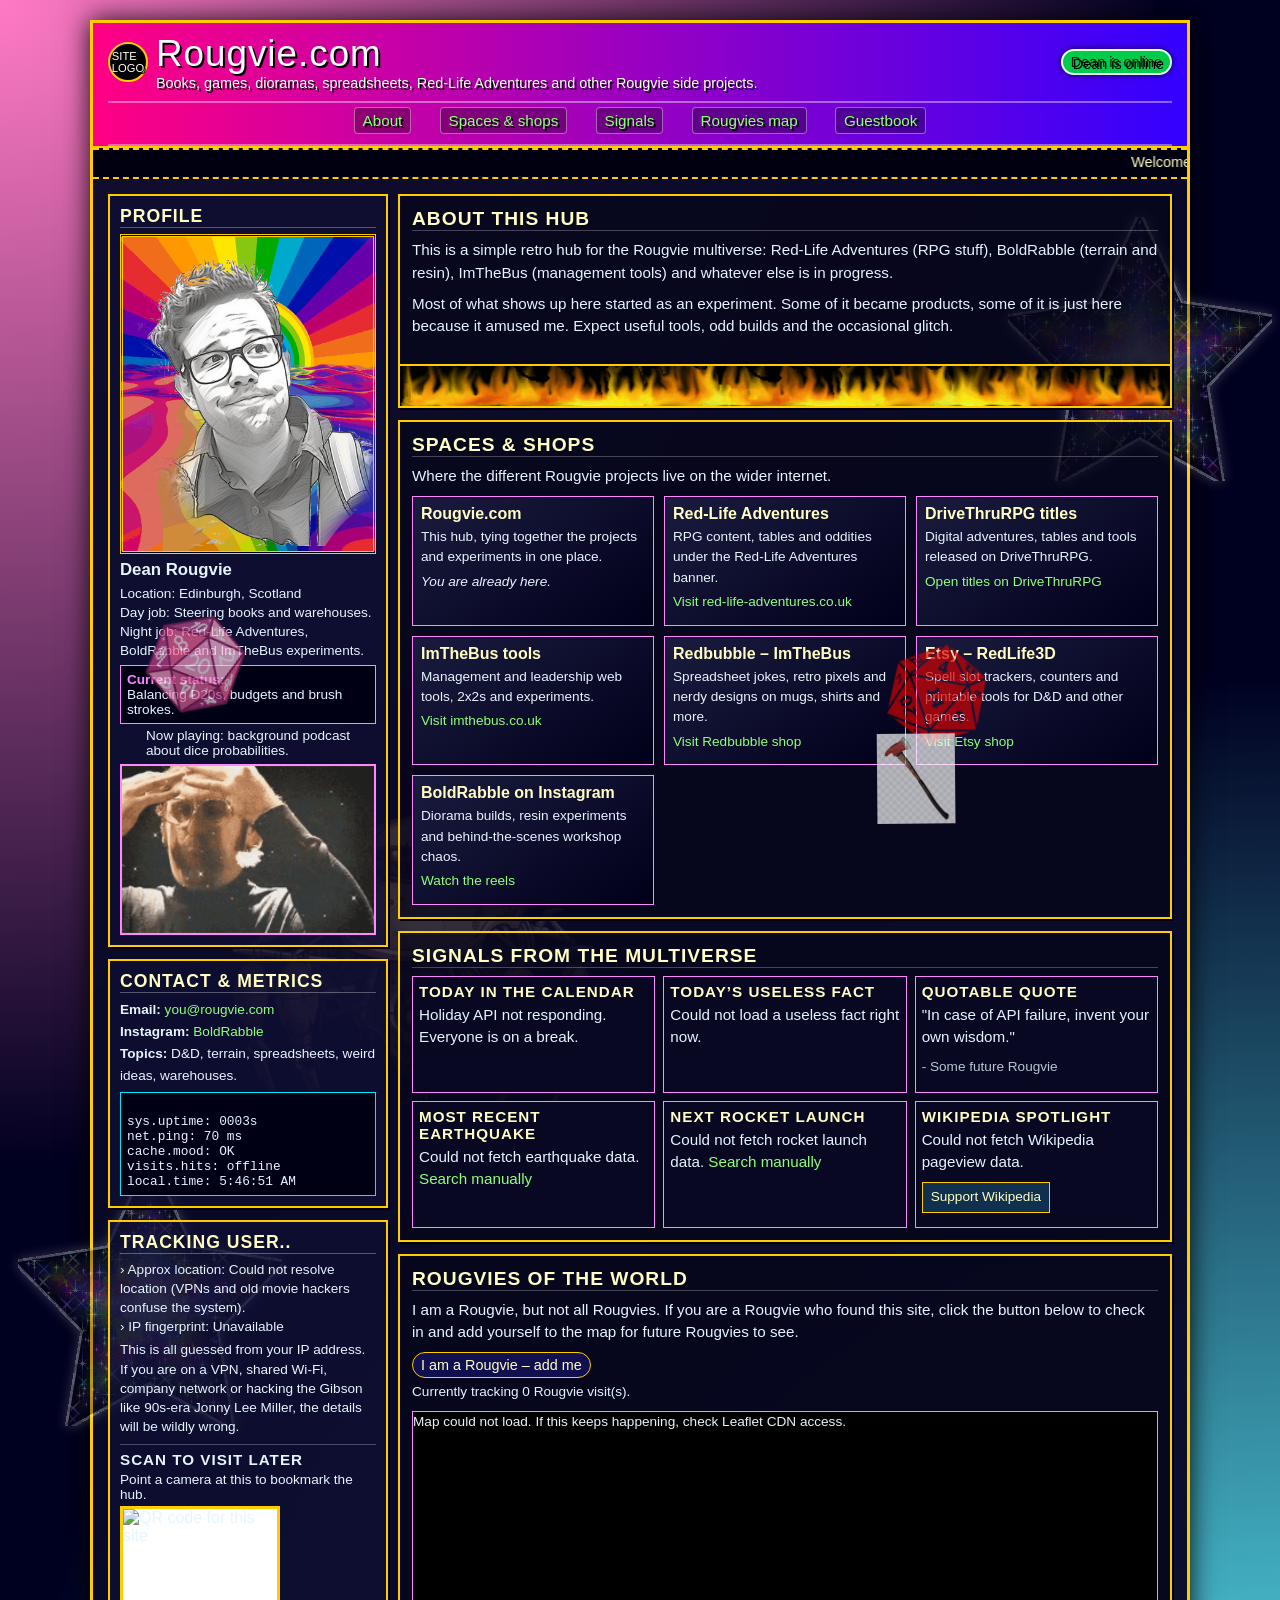
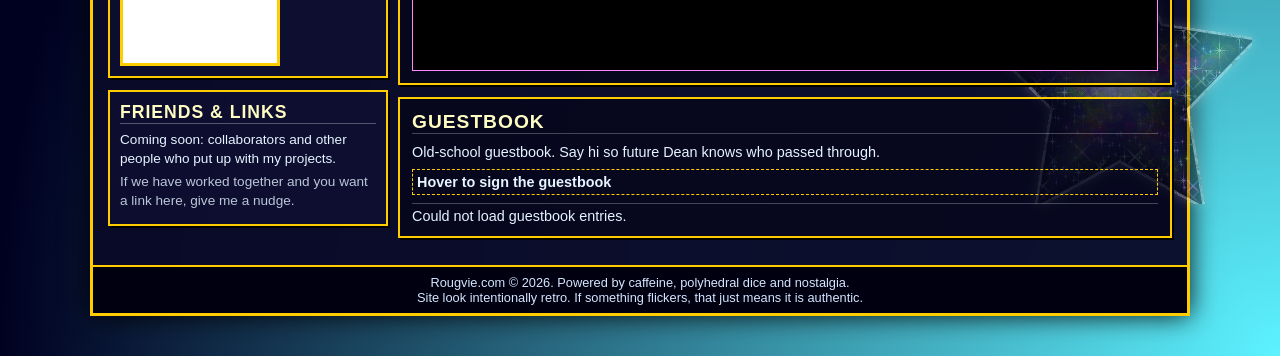
==== index.html @ 3fbbcd96 "Update index.html" ====
<!doctype html>
<html lang="en">
<head>
  <meta charset="utf-8">
  <title>Rougvie.com | Retro Hub</title>
  <meta name="viewport" content="width=device-width, initial-scale=1">

  <!-- Leaflet for the Rougvies map (no integrity/crossorigin to avoid SRI issues on GH Pages) -->
  <link
    rel="stylesheet"
    href="https://unpkg.com/leaflet@1.9.4/dist/leaflet.css"
  />
  <script
    src="https://unpkg.com/leaflet@1.9.4/dist/leaflet.js"
    defer
  ></script>

  <style>
    * {
      margin: 0;
      padding: 0;
      box-sizing: border-box;
    }

    body {
      font-family: "Trebuchet MS", Verdana, Arial, sans-serif;
      background:
        radial-gradient(circle at top left, #ff7ac4 0, transparent 50%),
        radial-gradient(circle at bottom right, #5cf2ff 0, transparent 55%),
        #000020;
      color: #e6f4ff;
      min-height: 100vh;
      overflow-x: hidden;
    }

    /* Sword cursor everywhere, with fallback
       Note: for this to show, cursor-sword.png should be reasonably small (e.g. 32x32 or 48x48). */
    html, body {
      cursor: url("images/cursor-sword.png") 16 16, auto;
    }

    a {
      color: #90ff7a;
      text-decoration: none;
    }

    a:hover {
      text-decoration: underline;
      color: #fffacd;
    }

    .page-wrapper {
      max-width: 1100px;
      margin: 20px auto 40px;
      border: 3px solid #ffcc00;
      background: rgba(10, 10, 40, 0.96);
      box-shadow: 0 0 25px rgba(0, 0, 0, 0.9);
      position: relative;
      overflow: visible; /* allow Charles/d20s to wander wider */
    }

    /* Charles drifting behind content, can move wider */
    .background-charles {
      position: absolute;
      top: 40%;
      left: 10%;
      width: 420px;
      opacity: 0.18;
      pointer-events: none;
      z-index: 0;
      animation: charles-drift 40s ease-in-out infinite alternate;
    }

    @keyframes charles-drift {
      0%   { transform: translate(-25vw, -30vh); }
      50%  { transform: translate(20vw, -5vh); }
      100% { transform: translate(60vw, -25vh); }
    }

    /* Floating d20s: controlled by JS, fixed to viewport, above most content */
    .d20-floater {
      position: fixed;
      top: 0;
      left: 0;
      width: 90px;
      opacity: 0.7;
      pointer-events: none;
      z-index: 5;
      transform: translate(0, 0) rotate(0deg);
    }

    .sticker {
      position: absolute;
      opacity: 0.35;
      pointer-events: none;
      filter: drop-shadow(0 0 6px rgba(255, 255, 255, 0.6));
      animation: float 18s linear infinite;
      z-index: 1;
    }

    .sticker.star1 { top: 60%; left: -80px; animation-delay: 0s; }
    .sticker.star2 { top: 10%; right: -90px; animation-delay: 4s; }
    .sticker.star3 { top: 80%; right: -70px; animation-delay: 8s; }

    @keyframes float {
      0%   { transform: translateX(0) translateY(0) rotate(0deg); }
      50%  { transform: translateX(-40px) translateY(-30px) rotate(10deg); }
      100% { transform: translateX(-260px) translateY(-60px) rotate(-15deg); }
    }

    header {
      border-bottom: 2px solid #ffcc00;
      padding: 10px 15px 0;
      background: linear-gradient(90deg, #ff0084, #3300ff);
      color: #fff;
      text-shadow: 2px 2px 0 #000;
      position: relative;
      z-index: 2;
      overflow: hidden; /* keeps Pokémon inside banner */
    }

    .header-top {
      display: flex;
      align-items: center;
      justify-content: space-between;
      gap: 10px;
    }

    .logo-wrap {
      display: flex;
      align-items: center;
      gap: 8px;
    }

    .site-logo-circle {
      width: 40px;
      height: 40px;
      border-radius: 50%;
      border: 2px solid #ffcc00;
      background: #000;
      display: flex;
      align-items: center;
      justify-content: center;
      font-size: 0.7rem;
      text-transform: uppercase;
    }

    .site-logo-circle img {
      width: 100%;
      height: 100%;
      object-fit: cover;
      border-radius: 50%;
    }

    .site-title {
      font-size: 2.3rem;
      letter-spacing: 1px;
    }

    .site-tagline {
      font-size: 0.9rem;
    }

    .online-status {
      font-size: 0.9rem;
      background: #00cc4b;
      color: #021b06;
      padding: 3px 8px;
      border-radius: 999px;
      border: 2px solid #e6ffe6;
      box-shadow: 0 0 6px rgba(0, 0, 0, 0.7);
      animation: pulse 1.6s ease-in-out infinite;
    }

    @keyframes pulse {
      0%, 100% { transform: scale(1); box-shadow: 0 0 4px #e6ffe6; }
      50%      { transform: scale(1.08); box-shadow: 0 0 10px #e6ffe6; }
    }

    nav {
      margin-top: 10px;
      padding-bottom: 6px;
      border-top: 2px solid rgba(255, 255, 255, 0.4);
      border-bottom: 2px solid rgba(255, 255, 255, 0.4);
      text-align: center;
      font-size: 0.95rem;
      position: relative;
      z-index: 2;
    }

    nav a {
      display: inline-block;
      margin: 4px 12px;
      padding: 4px 8px;
      background: rgba(0, 0, 0, 0.3);
      border-radius: 4px;
      border: 1px solid rgba(255, 255, 255, 0.4);
    }

    nav a:hover {
      background: rgba(0, 0, 0, 0.65);
    }

    /* Pokémon bouncing inside top banner */
    .pokemon-runner {
      position: absolute;
      width: 64px;
      height: 64px;
      pointer-events: none;
      image-rendering: pixelated;
      z-index: 3;
      transform: translate(0, 0);
    }

    .marquee-wrapper {
      background: #000010;
      border-top: 2px dashed #ffcc00;
      border-bottom: 2px dashed #ffcc00;
      padding: 4px 0;
      font-size: 0.9rem;
      color: #fffdc2;
      position: relative;
      z-index: 2;
    }

    .layout {
      display: grid;
      grid-template-columns: 280px 1fr;
      gap: 10px;
      padding: 15px;
      position: relative;
      z-index: 2;
    }

    @media (max-width: 800px) {
      .layout {
        grid-template-columns: 1fr;
      }
    }

    .panel {
      background: rgba(16, 16, 52, 0.68);
      border: 2px solid #ffcc00;
      margin-bottom: 12px;
      padding: 10px;
      box-shadow: 2px 2px 0 #000;
    }

    .panel h2 {
      font-size: 1.1rem;
      margin-bottom: 6px;
      color: #fffdc2;
      text-transform: uppercase;
      letter-spacing: 1px;
      border-bottom: 1px solid rgba(255, 255, 255, 0.3);
    }

    /* Profile frame with background, image on top */
    .profile-pic {
      width: 100%;
      aspect-ratio: 4 / 5;
      border: 3px double #ffcc00;
      margin-bottom: 6px;
      background-color: #000;
      background-image: url("images/captain-planet.gif");
      background-size: cover;
      background-position: center;
      background-repeat: no-repeat;
      position: relative;
      overflow: hidden;
    }

    .profile-pic img {
      position: relative;
      width: 100%;
      height: 100%;
      object-fit: cover;
      transform: scaleX(-1);
      z-index: 1;
    }

    .profile-name {
      font-weight: bold;
      font-size: 1.05rem;
      margin-bottom: 4px;
    }

    .profile-meta {
      font-size: 0.85rem;
      line-height: 1.4;
    }

    .status-box {
      background: #000015;
      border: 1px solid #ff88ff;
      padding: 6px;
      font-size: 0.85rem;
      margin-top: 5px;
    }

    .status-label {
      font-weight: bold;
      color: #ff88ff;
    }

    .now-playing {
      display: flex;
      align-items: center;
      gap: 8px;
      font-size: 0.85rem;
      margin-top: 4px;
    }

    .equalizer {
      display: inline-flex;
      gap: 2px;
      align-items: flex-end;
      height: 12px;
    }

    .bar {
      width: 3px;
      background: #90ff7a;
      animation: bounce 0.8s infinite alternate;
    }

    .bar:nth-child(2) { animation-delay: 0.2s; }
    .bar:nth-child(3) { animation-delay: 0.4s; }
    .bar:nth-child(4) { animation-delay: 0.6s; }

    @keyframes bounce {
      0%   { height: 3px; }
      100% { height: 12px; }
    }

    .profile-footer-gif {
      display: block;
      width: 100%;
      margin-top: 6px;
      border: 2px solid #ff88ff;
      background: #000;
    }

    .contact-list {
      list-style: none;
      font-size: 0.85rem;
      line-height: 1.6;
    }

    .status-metrics {
      font-size: 0.8rem;
      margin-top: 6px;
      background: #000015;
      border: 1px solid #00eaff;
      padding: 6px;
      font-family: "Consolas", "Courier New", monospace;
      white-space: pre-line;
    }

    .tracking-text {
      font-size: 0.85rem;
      line-height: 1.4;
      margin-top: 4px;
    }

    .qr-subpanel {
      margin-top: 8px;
      padding-top: 6px;
      border-top: 1px solid rgba(255,255,255,0.25);
    }

    .qr-subpanel h3 {
      font-size: 0.95rem;
      margin-bottom: 4px;
      text-transform: uppercase;
      letter-spacing: 1px;
    }

    .qr-img {
      width: 160px;
      height: 160px;
      border: 3px solid #ffcc00;
      background: #fff;
      display: block;
      margin-top: 4px;
    }

    .friends-text {
      font-size: 0.85rem;
      line-height: 1.4;
      margin-bottom: 4px;
    }

    .content-panel {
      background: rgba(5, 5, 24, 0.68);
      border: 2px solid #ffcc00;
      padding: 12px;
      margin-bottom: 12px;
      box-shadow: 2px 2px 0 #000;
      position: relative;
    }

    .content-panel h2 {
      font-size: 1.2rem;
      margin-bottom: 8px;
      color: #fffdc2;
      text-transform: uppercase;
      letter-spacing: 1px;
      border-bottom: 1px solid rgba(255, 255, 255, 0.25);
    }

    .content-panel p {
      font-size: 0.95rem;
      line-height: 1.5;
      margin-bottom: 8px;
    }

    /* Ensure About text is not cut off by flame gif */
    #about {
      padding-bottom: 60px;
    }

    /* fire gif glued to bottom border, no frame */
    .about-gif-wrapper {
      position: absolute;
      left: 0;
      right: 0;
      bottom: 0;
      border-top: 2px solid #ffcc00;
    }

    .about-gif {
      display: block;
      width: 100%;
      height: 40px;
      object-fit: cover;
      margin: 0;
      border: none;
      background: transparent;
    }

    .shop-grid {
      display: grid;
      grid-template-columns: repeat(auto-fit, minmax(190px, 1fr));
      gap: 10px;
      margin-top: 6px;
    }

    .shop-card {
      background: linear-gradient(145deg, #1b1b3f, #00001a);
      border: 1px solid #ff88ff;
      padding: 8px;
      font-size: 0.9rem;
      position: relative;
      overflow: hidden;
    }

    .shop-card::before {
      content: "";
      position: absolute;
      inset: 0;
      background: linear-gradient(120deg, transparent, rgba(255, 255, 255, 0.15), transparent);
      transform: translateX(-100%);
      animation: sheen 4s linear infinite;
    }

    @keyframes sheen {
      0%   { transform: translateX(-100%); }
      60%  { transform: translateX(120%); }
      100% { transform: translateX(120%); }
    }

    .shop-card h3 {
      font-size: 1rem;
      margin-bottom: 4px;
      color: #fffdc2;
    }

    .shop-card p {
      font-size: 0.85rem;
      margin-bottom: 4px;
    }

    .signals-grid {
      display: grid;
      grid-template-columns: repeat(auto-fit, minmax(230px, 1fr));
      gap: 8px;
      margin-top: 6px;
    }

    .signal-card {
      border: 1px solid #ff88ff;
      background: #080822;
      padding: 6px;
      font-size: 0.9rem;
    }

    .signal-card h3 {
      font-size: 0.95rem;
      margin-bottom: 4px;
      color: #fffdc2;
      text-transform: uppercase;
      letter-spacing: 1px;
    }

    .wiki-donate-btn {
      display: inline-block;
      padding: 4px 8px;
      border: 1px solid #ffcc00;
      background: #103050;
      color: #fffdc2;
      font-size: 0.85rem;
      text-decoration: none;
    }

    .wiki-donate-btn:hover {
      background: #ffc800;
      color: #000010;
    }

    .rougvies-map {
      width: 100%;
      height: 260px;
      border: 1px solid #ff88ff;
      margin-top: 6px;
      background: #000;
    }

    .rougvie-button {
      padding: 4px 8px;
      border-radius: 999px;
      border: 1px solid #ffcc00;
      background: #101050;
      color: #fffdc2;
      font-size: 0.9rem;
    }

    .rougvie-button:hover {
      background: #ffc800;
      color: #000010;
    }

    .guestbook-form-shell {
      border: 1px dashed #ffcc00;
      padding: 4px;
      margin-top: 4px;
      max-height: 26px;
      overflow: hidden;
      transition: max-height 0.3s ease;
    }

    .guestbook-form-shell:hover {
      max-height: 500px;
    }

    .guestbook-form-shell h3 {
      margin-bottom: 4px;
      font-size: 0.9rem;
    }

    .guestbook-form-shell input,
    .guestbook-form-shell textarea,
    .guestbook-form-shell button {
      width: 100%;
      margin-bottom: 4px;
      padding: 4px;
      font-family: inherit;
      font-size: 0.9rem;
      background: #000020;
      border: 1px solid #ff88ff;
      color: #e6f4ff;
    }

    .guestbook-form-shell button {
      cursor: pointer;
      background: #101050;
    }

    .guestbook-entries {
      font-size: 0.9rem;
      margin-top: 8px;
      max-height: 260px;
      overflow-y: auto;
      border-top: 1px solid rgba(255,255,255,0.25);
      padding-top: 4px;
    }

    .guestbook-entry {
      margin-bottom: 6px;
      padding-bottom: 4px;
      border-bottom: 1px dotted rgba(255,255,255,0.2);
    }

    footer {
      text-align: center;
      padding: 8px;
      font-size: 0.8rem;
      color: #d4e6ff;
      background: #000010;
      border-top: 2px solid #ffcc00;
      position: relative;
      z-index: 2;
    }

    footer a {
      color: #ff88ff;
    }

    /* Cursor trail dots */
    .cursor-trail-dot {
      position: fixed;
      width: 8px;
      height: 8px;
      border-radius: 50%;
      background: rgba(255, 255, 255, 0.75);
      pointer-events: none;
      transform: translate(-50%, -50%);
      animation: trailFade 0.5s ease-out forwards;
      z-index: 9999;
    }

    .cursor-trail-dot.link {
      background: rgba(255, 0, 0, 0.85);
    }

    @keyframes trailFade {
      0% {
        opacity: 1;
        transform: translate(-50%, -50%) scale(1);
      }
      100% {
        opacity: 0;
        transform: translate(-50%, -50%) scale(0.4);
      }
    }
  </style>
</head>

<body>
  <div class="page-wrapper">
    <!-- drifting Charles behind content -->
    <img src="images/charles.png" alt="Background Charles" class="background-charles">

    <!-- three floating d20s (positions controlled in JS) -->
    <img src="images/d20-1.png" alt="d20" class="d20-floater d20-1">
    <img src="images/d20-2.png" alt="d20" class="d20-floater d20-2">
    <img src="images/d20-3.png" alt="d20" class="d20-floater d20-3">

    <!-- floating stickers -->
    <img class="sticker star1" src="images/glitter-star.gif" alt="sparkle">
    <img class="sticker star2" src="images/glitter-star.gif" alt="sparkle">
    <img class="sticker star3" src="images/glitter-star.gif" alt="sparkle">

    <header>
      <div class="header-top">
        <div class="logo-wrap">
          <div class="site-logo-circle">
            <span>Site<br>logo</span>
          </div>
          <div>
            <div class="site-title">Rougvie.com</div>
            <div class="site-tagline">
              Books, games, dioramas, spreadsheets, Red-Life Adventures and other Rougvie side projects.
            </div>
          </div>
        </div>
        <div class="online-status">Dean is online</div>
      </div>

      <nav>
        <a href="#about">About</a>
        <a href="#shops">Spaces &amp; shops</a>
        <a href="#signals">Signals</a>
        <a href="#rougvies">Rougvies map</a>
        <a href="#guestbook">Guestbook</a>
      </nav>
      <img id="pokemon-runner" class="pokemon-runner" src="" alt="">
    </header>

    <div class="marquee-wrapper">
      <marquee behavior="scroll" direction="left" scrollamount="4">
        Welcome to the Rougvie.com hub. Featuring D&amp;D nonsense, crunchy spreadsheets, terrain builds, management tools and the occasional half-finished experiment.
      </marquee>
    </div>

    <main class="layout">
      <!-- Left column -->
      <section>
        <div class="panel">
          <h2>Profile</h2>

          <div class="profile-pic">
            <img id="profile-pic" src="images/DR.png" alt="Dean profile picture">
          </div>

          <div class="profile-name">Dean Rougvie</div>
          <div class="profile-meta">
            Location: Edinburgh, Scotland<br>
            Day job: Steering books and warehouses.<br>
            Night job: Red-Life Adventures, BoldRabble and ImTheBus experiments.
          </div>

          <div class="status-box">
            <div class="status-label">Current status:</div>
            <div id="status-text">Loading creative chaos...</div>
          </div>

          <div class="now-playing">
            <div class="equalizer" aria-hidden="true">
              <div class="bar"></div>
              <div class="bar"></div>
              <div class="bar"></div>
              <div class="bar"></div>
            </div>
            <span>Now playing: background podcast about dice probabilities.</span>
          </div>

          <img src="images/gif-retro-1.gif" alt="Profile footer gif" class="profile-footer-gif">
        </div>

        <div class="panel">
          <h2>Contact &amp; metrics</h2>
          <ul class="contact-list">
            <li><strong>Email:</strong> <a href="mailto:you@rougvie.com">you@rougvie.com</a></li>
            <li><strong>Instagram:</strong> <a href="https://www.instagram.com/boldrabble/" target="_blank" rel="noopener">BoldRabble</a></li>
            <li><strong>Topics:</strong> D&amp;D, terrain, spreadsheets, weird ideas, warehouses.</li>
          </ul>

          <div class="status-metrics">
sys.uptime: <span id="uptime-value">0000s</span>
net.ping: <span id="ping-value">42</span> ms
cache.mood: <span id="mood-value">OK</span>
visits.hits: <span id="visits-value">offline</span>
local.time: <span id="localtime-value">00:00:00</span>
          </div>
        </div>

        <div class="panel">
          <h2 id="tracking-heading">Tracking user.</h2>
          <div class="tracking-text">
            &rsaquo; Approx location: <span id="approx-location">Resolving via IP magic...</span><br>
            &rsaquo; IP fingerprint: <span id="ip-fingerprint">...</span>
          </div>
          <p class="tracking-text">
            This is all guessed from your IP address. If you are on a VPN, shared Wi-Fi, company network or hacking the Gibson like 90s-era Jonny Lee Miller, the details will be wildly wrong.
          </p>

          <div class="qr-subpanel">
            <h3>Scan to visit later</h3>
            <p style="font-size:0.85rem;">
              Point a camera at this to bookmark the hub.
            </p>
            <img id="qr-code" class="qr-img" src="" alt="QR code for this site">
          </div>
        </div>

        <div class="panel">
          <h2>Friends &amp; links</h2>
          <p class="friends-text">
            Coming soon: collaborators and other people who put up with my projects.
          </p>
          <p class="friends-text" style="opacity:0.8;">
            If we have worked together and you want a link here, give me a nudge.
          </p>
        </div>
      </section>

      <!-- Right column -->
      <section>
        <div class="content-panel" id="about">
          <h2>About this hub</h2>
          <p>
            This is a simple retro hub for the Rougvie multiverse: Red-Life Adventures (RPG stuff), BoldRabble (terrain and resin), ImTheBus (management tools) and whatever else is in progress.
          </p>
          <p>
            Most of what shows up here started as an experiment. Some of it became products, some of it is just here because it amused me. Expect useful tools, odd builds and the occasional glitch.
          </p>

          <div class="about-gif-wrapper">
            <img id="about-gif" class="about-gif" src="images/gif-retro-2.gif" alt="Retro gif">
          </div>
        </div>

        <div class="content-panel" id="shops">
          <h2>Spaces &amp; shops</h2>
          <p>Where the different Rougvie projects live on the wider internet.</p>

          <div class="shop-grid">
            <article class="shop-card">
              <h3>Rougvie.com</h3>
              <p>This hub, tying together the projects and experiments in one place.</p>
              <p><em>You are already here.</em></p>
            </article>

            <article class="shop-card">
              <h3>Red-Life Adventures</h3>
              <p>RPG content, tables and oddities under the Red-Life Adventures banner.</p>
              <p>
                <a href="https://red-life-adventures.co.uk" target="_blank" rel="noopener">
                  Visit red-life-adventures.co.uk
                </a>
              </p>
            </article>

            <article class="shop-card">
              <h3>DriveThruRPG titles</h3>
              <p>Digital adventures, tables and tools released on DriveThruRPG.</p>
              <p>
                <a href="https://www.drivethrurpg.com" target="_blank" rel="noopener">
                  Open titles on DriveThruRPG
                </a>
              </p>
            </article>

            <article class="shop-card">
              <h3>ImTheBus tools</h3>
              <p>Management and leadership web tools, 2x2s and experiments.</p>
              <p><a href="https://imthebus.co.uk" target="_blank" rel="noopener">Visit imthebus.co.uk</a></p>
            </article>

            <article class="shop-card">
              <h3>Redbubble &ndash; ImTheBus</h3>
              <p>Spreadsheet jokes, retro pixels and nerdy designs on mugs, shirts and more.</p>
              <p><a href="https://www.redbubble.com/people/imthebus/shop" target="_blank" rel="noopener">Visit Redbubble shop</a></p>
            </article>

            <article class="shop-card">
              <h3>Etsy &ndash; RedLife3D</h3>
              <p>Spell slot trackers, counters and printable tools for D&amp;D and other games.</p>
              <p><a href="https://www.etsy.com/shop/RedLife3D" target="_blank" rel="noopener">Visit Etsy shop</a></p>
            </article>

            <article class="shop-card">
              <h3>BoldRabble on Instagram</h3>
              <p>Diorama builds, resin experiments and behind-the-scenes workshop chaos.</p>
              <p><a href="https://www.instagram.com/boldrabble/" target="_blank" rel="noopener">Watch the reels</a></p>
            </article>
          </div>
        </div>

        <div class="content-panel" id="signals">
          <h2>Signals from the multiverse</h2>

          <div class="signals-grid">
            <article class="signal-card" id="signal-calendar">
              <h3>Today in the calendar</h3>
              <p id="calendar-text">Loading next global holiday...</p>
            </article>

            <article class="signal-card" id="signal-useless">
              <h3>Today’s useless fact</h3>
              <p id="useless-fact">Fetching something gloriously pointless...</p>
            </article>

            <article class="signal-card" id="signal-quote">
              <h3>Quotable quote</h3>
              <p id="quote-text">Loading a line from someone smarter than us...</p>
              <p id="quote-author" style="font-size:0.85rem; opacity:0.8;"></p>
            </article>

            <article class="signal-card" id="signal-quake">
              <h3>Most recent earthquake</h3>
              <p id="quake-text">Checking with USGS...</p>
            </article>

            <article class="signal-card" id="signal-rocket">
              <h3>Next rocket launch</h3>
              <p id="rocket-text">Asking RocketLaunch.Live for details...</p>
            </article>

            <article class="signal-card" id="signal-wiki">
              <h3>Wikipedia spotlight</h3>
              <p id="wiki-text">Finding what everyone just looked up...</p>
              <p style="margin-top:6px;">
                <a href="https://donate.wikimedia.org" target="_blank" rel="noopener"
                   class="wiki-donate-btn">Support Wikipedia</a>
              </p>
            </article>
          </div>
        </div>

        <div class="content-panel" id="rougvies">
          <h2>Rougvies of the world</h2>
          <p>
            I am a Rougvie, but not all Rougvies. If you are a Rougvie who found this site, click the button below to check in and add yourself to the map for future Rougvies to see.
          </p>
          <button id="rougvie-add-btn" class="rougvie-button">I am a Rougvie &ndash; add me</button>
          <p style="margin-top:4px; font-size:0.85rem;">
            Currently tracking <span id="rougvie-count">0</span> Rougvie visit(s).
          </p>
          <div id="rougvies-map" class="rougvies-map"></div>
        </div>

        <div class="content-panel" id="guestbook">
          <h2>Guestbook</h2>
          <p style="font-size:0.9rem; margin-bottom:6px;">
            Old-school guestbook. Say hi so future Dean knows who passed through.
          </p>

          <div class="guestbook-form-shell">
            <h3>Hover to sign the guestbook</h3>
            <input id="gb-name" type="text" placeholder="Name (optional)">
            <input id="gb-city" type="text" placeholder="City (optional)">
            <textarea id="gb-message" rows="3" placeholder="Message"></textarea>
            <button id="gb-submit-btn">Sign guestbook</button>
          </div>

          <div id="guestbook-entries" class="guestbook-entries">
            Loading previous scribbles...
          </div>
        </div>
      </section>
    </main>

    <footer>
      <div>Rougvie.com &copy; <span id="year"></span>. Powered by caffeine, polyhedral dice and nostalgia.</div>
      <div>Site look intentionally retro. If something flickers, that just means it is authentic.</div>
    </footer>
  </div>

  <script>
    // ---- CONSTANTS --------------------------------------------------------

    const IPSTACK_KEY = "486031badb95bb1f7e9145e73a33686e";
    const SITE_URL_FOR_QR = "https://imthebus.github.io/rougvie/";

    const COUNTAPI_URL =
      "https://api.countapi.xyz/hit/imthebus-rougvie/hub";

    const ROUVIES_ENDPOINT =
      "https://script.google.com/macros/s/AKfycbzhSzjmmpyZyklEKFDbebcnHAOMI73QdDy7rgWxit4XvCc_BPDcAxhCHen24QZr2SXZ/exec";
    const GUESTBOOK_ENDPOINT =
      "https://script.google.com/macros/s/AKfycbzmAAURMWxt9OfZP4C5aJrFLF0WWRhE7yibp01-E_5wDDTIkjwsePJCy87LomCF-Iw/exec";

    // ---- STATUS TEXT ------------------------------------------------------

    const statuses = [
      "Painting tiny rocks and pretending it is productive.",
      "Writing encounter tables instead of finishing campaigns.",
      "Balancing D20s, budgets and brush strokes.",
      "Probably thinking about how to make this terrain modular.",
      "Trying to convince myself I do not need another 3D printer."
    ];

    function setStatus() {
      const el = document.getElementById("status-text");
      const pick = statuses[Math.floor(Math.random() * statuses.length)];
      el.textContent = pick;
    }

    setStatus();
    setInterval(setStatus, 12000);

    // ---- METRICS & VISITS -------------------------------------------------

    const pingEl = document.getElementById("ping-value");
    const uptimeEl = document.getElementById("uptime-value");
    const moodEl = document.getElementById("mood-value");
    const visitsEl = document.getElementById("visits-value");
    const localTimeEl = document.getElementById("localtime-value");

    let uptime = 0;
    const moods = ["OK", "OK", "OK", "IDLE", "BUILDING", "LOADING"];

    function updateMetrics() {
      uptime += Math.floor(Math.random() * 4) + 1;
      uptimeEl.textContent = String(uptime).padStart(4, "0") + "s";

      const ping = 15 + Math.floor(Math.random() * 80);
      pingEl.textContent = ping;

      const moodPick = moods[Math.floor(Math.random() * moods.length)];
      moodEl.textContent = moodPick;

      const now = new Date();
      localTimeEl.textContent = now.toLocaleTimeString();
    }

    updateMetrics();
    setInterval(updateMetrics, 3000);

    async function loadVisitorCount() {
      if (!visitsEl) return;
      try {
        const resp = await fetch(COUNTAPI_URL);
        const data = await resp.json();
        visitsEl.textContent = data.value ?? "online";
      } catch (err) {
        console.error("CountAPI error", err);
        visitsEl.textContent = "offline";
      }
    }

    loadVisitorCount();

    // ---- TRACKING USER HEADING DOTS --------------------------------------

    const trackingHeading = document.getElementById("tracking-heading");
    let trackingDotCount = 1;

    setInterval(() => {
      if (!trackingHeading) return;
      trackingDotCount = (trackingDotCount % 3) + 1;
      const dots = ".".repeat(trackingDotCount);
      trackingHeading.textContent = "Tracking user" + dots;
    }, 1200);

    // ---- IP LOCATION / IPSTACK -------------------------------------------

    let lastLat = null;
    let lastLon = null;

    async function loadIpInfo() {
      const locEl = document.getElementById("approx-location");
      const ipEl = document.getElementById("ip-fingerprint");
      if (!locEl || !ipEl) return;

      try {
        const resp = await fetch(
          "https://api.ipstack.com/check?access_key=" + IPSTACK_KEY
        );
        if (!resp.ok) throw new Error("ipstack blocked or error");
        const data = await resp.json();

        const city = data.city || "Somewhere";
        const region = data.region_name || "";
        const country = data.country_name || data.country_code || "Earth";
        const zip = data.zip || "";
        const textLoc = [city, region, country, zip].filter(Boolean).join(", ");

        locEl.textContent = textLoc || "Unknown, somewhere on Earth";
        ipEl.textContent = data.ip || "hidden in the void";

        if (typeof data.latitude === "number" && typeof data.longitude === "number") {
          lastLat = data.latitude;
          lastLon = data.longitude;
        }
      } catch (err) {
        console.error("IP info error", err);
        locEl.textContent = "Could not resolve location (VPNs and old movie hackers confuse the system).";
        ipEl.textContent = "Unavailable";
      }
    }

    loadIpInfo();

    // ---- QR CODE ----------------------------------------------------------

    function buildQrUrl(data) {
      const encoded = encodeURIComponent(data);
      return `https://api.qrserver.com/v1/create-qr-code/?size=200x200&data=${encoded}`;
    }

    const qrImg = document.getElementById("qr-code");
    if (qrImg) {
      qrImg.src = buildQrUrl(SITE_URL_FOR_QR);
    }

    // ---- NEXT HOLIDAY -----------------------------------------------------

    async function loadNextHoliday() {
      const el = document.getElementById("calendar-text");
      if (!el) return;

      try {
        const resp = await fetch("https://date.nager.at/api/v3/NextPublicHolidaysWorldwide");
        if (!resp.ok) throw new Error("Holiday API error");
        const data = await resp.json();
        if (!Array.isArray(data) || !data.length) {
          el.textContent = "No future holidays found, which feels unlikely.";
          return;
        }

        const next = data[0];
        const name = next.localName || next.name;
        const country = next.countryCode || next.country;
        const date = next.date;

        el.textContent = `Next public holiday anywhere: ${name} in ${country} on ${date}.`;
      } catch (err) {
        console.error(err);
        el.textContent = "Holiday API not responding. Everyone is on a break.";
      }
    }

    loadNextHoliday();

    // ---- USELESS FACT -----------------------------------------------------

    async function loadUselessFact() {
      const el = document.getElementById("useless-fact");
      if (!el) return;
      try {
        const resp = await fetch("https://uselessfacts.jsph.pl/api/v2/facts/random?language=en");
        if (!resp.ok) throw new Error("Useless facts error");
        const data = await resp.json();
        el.textContent = data.text || "The fact database had nothing to say.";
      } catch (err) {
        console.error(err);
        el.textContent = "Could not load a useless fact right now.";
      }
    }

    loadUselessFact();

    // ---- QUOTABLE QUOTE ---------------------------------------------------

    async function loadQuote() {
      const textEl = document.getElementById("quote-text");
      const authEl = document.getElementById("quote-author");
      if (!textEl) return;
      try {
        const resp = await fetch("https://api.quotable.io/random", {
          headers: { "Accept": "application/json" }
        });
        if (!resp.ok) throw new Error("Quote error");
        const data = await resp.json();
        textEl.textContent = `"${data.content}"`;
        if (authEl) authEl.textContent = "- " + data.author;
      } catch (err) {
        console.error(err);
        textEl.textContent = "\"In case of API failure, invent your own wisdom.\"";
        if (authEl) authEl.textContent = "- Some future Rougvie";
      }
    }

    loadQuote();

    // ---- LATEST EARTHQUAKE (USGS) ----------------------------------------

    async function loadLatestQuake() {
      const el = document.getElementById("quake-text");
      if (!el) return;
      try {
        const resp = await fetch(
          "https://earthquake.usgs.gov/earthquakes/feed/v1.0/summary/all_hour.geojson"
        );
        if (!resp.ok) throw new Error("USGS error");
        const data = await resp.json();
        const features = data.features || [];
        if (!features.length) {
          const q = encodeURIComponent("latest earthquake USGS");
          el.innerHTML = `No earthquakes reported in the last hour. <a href="https://duckduckgo.com/?q=${q}" target="_blank" rel="noopener">Search USGS</a>`;
          return;
        }
        const quake = features[0];
        const mag = quake.properties.mag;
        const place = quake.properties.place;
        const time = new Date(quake.properties.time).toLocaleTimeString();
        const url = quake.properties.url ||
                    `https://duckduckgo.com/?q=${encodeURIComponent("USGS earthquake " + place)}`;

        el.innerHTML = `M${mag.toFixed(1)} near ${place} at ${time}. ` +
                       `<a href="${url}" target="_blank" rel="noopener">More info</a>`;
      } catch (err) {
        console.error(err);
        const q = encodeURIComponent("latest earthquake USGS");
        el.innerHTML = `Could not fetch earthquake data. <a href="https://duckduckgo.com/?q=${q}" target="_blank" rel="noopener">Search manually</a>`;
      }
    }

    loadLatestQuake();

    // ---- NEXT ROCKET LAUNCH ----------------------------------------------

    async function loadNextRocket() {
      const el = document.getElementById("rocket-text");
      if (!el) return;
      try {
        const resp = await fetch("https://fdo.rocketlaunch.live/json/launches/next/5");
        if (!resp.ok) throw new Error("RocketLaunch error");
        const data = await resp.json();
        const launches = data.result || [];
        if (!launches.length) {
          const q = encodeURIComponent("next rocket launch");
          el.innerHTML = `No upcoming launches in the free feed. <a href="https://duckduckgo.com/?q=${q}" target="_blank" rel="noopener">Search manually</a>`;
          return;
        }
        const launch = launches[0];
        const name = launch.name || "Unnamed mission";
        const provider = (launch.provider && launch.provider.name) || "Unknown provider";
        const pad = (launch.pad && (launch.pad.location && launch.pad.location.name)) ||
                    (launch.pad && launch.pad.name) || "Unknown pad";
        const time = launch.win_open
          ? new Date(launch.win_open).toLocaleString()
          : "TBD";

        const query = encodeURIComponent(`${name} site:rocketlaunch.live`);
        const url = `https://duckduckgo.com/?q=${query}`;

        el.innerHTML = `${name} (${provider}) from ${pad}, planned for ${time}. ` +
                       `<a href="${url}" target="_blank" rel="noopener">More info</a>`;
      } catch (err) {
        console.error(err);
        const q = encodeURIComponent("next rocket launch");
        el.innerHTML = `Could not fetch rocket launch data. <a href="https://duckduckgo.com/?q=${q}" target="_blank" rel="noopener">Search manually</a>`;
      }
    }

    loadNextRocket();

    // ---- WIKIPEDIA TOP PAGE ----------------------------------------------

    async function loadWikiTop() {
      const el = document.getElementById("wiki-text");
      if (!el) return;
      try {
        const now = new Date();
        now.setDate(now.getDate() - 1); // yesterday
        const y = now.getFullYear();
        const m = String(now.getMonth() + 1).padStart(2, "0");
        const d = String(now.getDate()).padStart(2, "0");

        const url =
          `https://wikimedia.org/api/rest_v1/metrics/pageviews/top/en.wikipedia/all-access/${y}/${m}/${d}`;
        const resp = await fetch(url);
        if (!resp.ok) throw new Error("Wikipedia error");
        const data = await resp.json();
        const items = data.items?.[0]?.articles || [];

        const ignore = new Set(["Main_Page", "Special:Search"]);
        const top = items.find(a => !ignore.has(a.article));

        if (!top) {
          el.textContent = "No usable pageview data for yesterday.";
          return;
        }

        const title = decodeURIComponent(top.article.replace(/_/g, " "));
        el.innerHTML =
          `Yesterday’s most viewed article was ` +
          `<a href="https://en.wikipedia.org/wiki/${encodeURIComponent(top.article)}" ` +
          `target="_blank" rel="noopener">${title}</a> ` +
          `with ${top.views.toLocaleString()} views.`;
      } catch (err) {
        console.error(err);
        el.textContent = "Could not fetch Wikipedia pageview data.";
      }
    }

    loadWikiTop();

    // ---- RANDOM POKÉMON --------------------------------------------------

    async function loadRandomPokemon() {
      const img = document.getElementById("pokemon-runner");
      if (!img) return;

      try {
        const maxId = 898;
        const id = Math.floor(Math.random() * maxId) + 1;
        const resp = await fetch(`https://pokeapi.co/api/v2/pokemon/${id}`);
        if (!resp.ok) throw new Error("PokeAPI error: " + resp.status);
        const data = await resp.json();

        const sprite =
          data.sprites?.other?.["official-artwork"]?.front_default ||
          data.sprites?.front_default;

        if (sprite) {
          img.src = sprite;
          img.style.display = "block";
        } else {
          console.warn("No sprite, using fallback (charles.png)");
          img.src = "images/charles.png";
          img.style.display = "block";
        }
      } catch (err) {
        console.error("Pokemon error:", err);
        const img = document.getElementById("pokemon-runner");
        if (img) {
          // Local fallback that definitely exists
          img.src = "images/charles.png";
          img.style.display = "block";
        }
      }
    }

    loadRandomPokemon();

    // ---- POKÉMON MOVEMENT (BOUNCE IN HEADER, INCLUDING CURSOR) ------------

    function initPokemonRunner() {
      const img = document.getElementById("pokemon-runner");
      const header = document.querySelector("header");
      if (!img || !header) return;

      let x = 40;
      let y = 10;
      let vx = 3.5;
      let vy = 2.8;

      let cursorX = 0;
      let cursorY = 0;
      let cursorInside = false;

      header.addEventListener("mousemove", (e) => {
        const rect = header.getBoundingClientRect();
        cursorX = e.clientX - rect.left;
        cursorY = e.clientY - rect.top;
        cursorInside = true;
      });

      header.addEventListener("mouseleave", () => {
        cursorInside = false;
      });

      function tick() {
        const spriteWidth = img.offsetWidth || 64;
        const spriteHeight = img.offsetHeight || 64;
        const maxX = Math.max(0, header.clientWidth  - spriteWidth);
        const maxY = Math.max(0, header.clientHeight - spriteHeight);

        x += vx;
        y += vy;

        if (x <= 0) {
          x = 0;
          vx *= -1;
        } else if (x >= maxX) {
          x = maxX;
          vx *= -1;
        }

        if (y <= 0) {
          y = 0;
          vy *= -1;
        } else if (y >= maxY) {
          y = maxY;
          vy *= -1;
        }

        if (cursorInside) {
          const centerX = x + spriteWidth / 2;
          const centerY = y + spriteHeight / 2;
          const dx = centerX - cursorX;
          const dy = centerY - cursorY;
          const dist = Math.hypot(dx, dy);
          const minDist = 50;

          if (dist < minDist && dist > 0) {
            const signX = centerX < cursorX ? -1 : 1;
            const signY = centerY < cursorY ? -1 : 1;

            vx = Math.abs(vx) * signX;
            vy = Math.abs(vy) * signY;

            x += signX * 8;
            y += signY * 8;
          }
        }

        img.style.transform = `translate(${x}px, ${y}px)`;
        requestAnimationFrame(tick);
      }

      requestAnimationFrame(tick);
    }

    // ---- D20 FLOATERS (FASTER, SPIN, AVOID CURSOR) ------------------------

    function initD20Floaters() {
      const nodes = Array.from(document.querySelectorAll(".d20-floater"));
      if (!nodes.length) return;

      const floaters = nodes.map(el => {
        return {
          el,
          x: Math.random() * window.innerWidth,
          y: Math.random() * window.innerHeight,
          vx: (Math.random() * 2 + 1) * (Math.random() < 0.5 ? -1 : 1),
          vy: (Math.random() * 2 + 1) * (Math.random() < 0.5 ? -1 : 1),
          angle: Math.random() * 360,
          spin: (Math.random() * 2 + 1) * (Math.random() < 0.5 ? -1 : 1)
        };
      });

      let cursorX = window.innerWidth / 2;
      let cursorY = window.innerHeight / 2;

      document.addEventListener("mousemove", (e) => {
        cursorX = e.clientX;
        cursorY = e.clientY;
      });

      function tick() {
        const w = window.innerWidth;
        const h = window.innerHeight;

        for (const f of floaters) {
          const fw = f.el.offsetWidth || 80;
          const fh = f.el.offsetHeight || 80;

          f.x += f.vx;
          f.y += f.vy;

          if (f.x <= 0) {
            f.x = 0;
            f.vx = Math.abs(f.vx);
          } else if (f.x + fw >= w) {
            f.x = w - fw;
            f.vx = -Math.abs(f.vx);
          }

          if (f.y <= 0) {
            f.y = 0;
            f.vy = Math.abs(f.vy);
          } else if (f.y + fh >= h) {
            f.y = h - fh;
            f.vy = -Math.abs(f.vy);
          }

          const centerX = f.x + fw / 2;
          const centerY = f.y + fh / 2;
          const dx = centerX - cursorX;
          const dy = centerY - cursorY;
          const dist = Math.hypot(dx, dy);

          const avoidRadius = 120;
          if (dist > 0 && dist < avoidRadius) {
            const factor = 0.4;
            f.vx += (dx / dist) * factor;
            f.vy += (dy / dist) * factor;
          }

          const maxSpeed = 6;
          const speed = Math.hypot(f.vx, f.vy);
          if (speed > maxSpeed) {
            const scale = maxSpeed / speed;
            f.vx *= scale;
            f.vy *= scale;
          }

          f.angle += f.spin;

          f.el.style.transform =
            `translate(${f.x}px, ${f.y}px) rotate(${f.angle}deg)`;
        }

        requestAnimationFrame(tick);
      }

      requestAnimationFrame(tick);
    }

    // ---- ROUVGIES MAP ----------------------------------------------------

    let rougvieMap = null;

    function initRougviesMap() {
      const mapDiv = document.getElementById("rougvies-map");
      if (!mapDiv) return;

      if (typeof L === "undefined") {
        console.error("Leaflet L is undefined. Map script may not have loaded.");
        mapDiv.innerHTML = "<p style='font-size:0.85rem;'>Map could not load. If this keeps happening, check Leaflet CDN access.</p>";
        return;
      }

      rougvieMap = L.map("rougvies-map").setView([20, 0], 2);

      L.tileLayer("https://{s}.tile.openstreetmap.org/{z}/{x}/{y}.png", {
        maxZoom: 5,
        attribution: "&copy; OpenStreetMap"
      }).addTo(rougvieMap);

      loadRougvies();
    }

    async function loadRougvies() {
      const countEl = document.getElementById("rougvie-count");
      if (!rougvieMap) return;
      try {
        const resp = await fetch(ROUVIES_ENDPOINT);
        const data = await resp.json();
        if (!Array.isArray(data)) return;

        if (countEl) countEl.textContent = data.length;

        data.forEach(row => {
          const lat = Number(row.lat);
          const lon = Number(row.lon);
          if (!isFinite(lat) || !isFinite(lon)) return;
          const name = row.name || "Rougvie";
          const city = row.city || "";
          const label = city ? `${name} (${city})` : name;
          L.circleMarker([lat, lon], {
            radius: 5,
            color: "#ffcc00",
            fillColor: "#ff88ff",
            fillOpacity: 0.9
          }).addTo(rougvieMap).bindPopup(label);
        });
      } catch (err) {
        console.error("Rougvies load error", err);
      }
    }

    async function addRougvie() {
      const name = prompt("First name (optional, can be a nickname):", "");
      const city = prompt("City you want to show on the map:", "") || "";

      const payload = {
        name: name || "Rougvie",
        city: city,
        lat: lastLat,
        lon: lastLon
      };

      try {
        await fetch(ROUVIES_ENDPOINT, {
          method: "POST",
          headers: { "Content-Type": "application/json" },
          body: JSON.stringify(payload)
        });
        alert("Rougvie check-in sent. Reloading markers.");
        loadRougvies();
      } catch (err) {
        console.error("Rougvie add error", err);
        alert("Could not add you to the map. Blame the goblins in the wires.");
      }
    }

    document.getElementById("rougvie-add-btn")?.addEventListener("click", addRougvie);

    // ---- GUESTBOOK -------------------------------------------------------

    async function loadGuestbook() {
      const listEl = document.getElementById("guestbook-entries");
      if (!listEl) return;
      try {
        const resp = await fetch(GUESTBOOK_ENDPOINT);
        const data = await resp.json();
        if (!Array.isArray(data) || !data.length) {
          listEl.textContent = "No entries yet. Be the first scribble.";
          return;
        }
        listEl.innerHTML = "";
        data.slice().reverse().forEach(row => {
          const div = document.createElement("div");
          div.className = "guestbook-entry";
          const name = row.name || "Anonymous";
          const city = row.city || "";
          const msg = row.message || "";
          const stamp = row.timestamp || "";
          div.innerHTML =
            `<strong>${name}</strong>` +
            (city ? ` &mdash; ${city}` : "") +
            (stamp ? ` <span style="font-size:0.8rem; opacity:0.7;">| ${stamp}</span>` : "") +
            `<div>${msg}</div>`;
          listEl.appendChild(div);
        });
      } catch (err) {
        console.error("Guestbook load error", err);
        listEl.textContent = "Could not load guestbook entries.";
      }
    }

    async function submitGuestbook() {
      const nameEl = document.getElementById("gb-name");
      const cityEl = document.getElementById("gb-city");
      const msgEl = document.getElementById("gb-message");
      const message = msgEl.value.trim();
      if (!message) {
        alert("Please write a message before signing.");
        return;
      }
      const payload = {
        name: nameEl.value.trim() || "Anonymous",
        city: cityEl.value.trim(),
        message
      };
      try {
        await fetch(GUESTBOOK_ENDPOINT, {
          method: "POST",
          headers: { "Content-Type": "application/json" },
          body: JSON.stringify(payload)
        });
        msgEl.value = "";
        alert("Guestbook signed. Thanks!");
        loadGuestbook();
      } catch (err) {
        console.error("Guestbook submit error", err);
        alert("Could not sign the guestbook right now.");
      }
    }

    document.getElementById("gb-submit-btn")?.addEventListener("click", submitGuestbook);

    // ---- FOOTER YEAR ------------------------------------------------------

    document.getElementById("year").textContent = new Date().getFullYear();

    // ---- CURSOR TRAIL -----------------------------------------------------

    (function () {
      const maxDots = 80;
      const dots = [];
      let lastTime = 0;

      document.addEventListener("mousemove", (e) => {
        const now = performance.now();
        if (now - lastTime < 15) return;
        lastTime = now;

        const dot = document.createElement("div");
        dot.className = "cursor-trail-dot";

        if (e.target && e.target.closest("a, button")) {
          dot.classList.add("link");
        }

        dot.style.left = e.clientX + "px";
        dot.style.top = e.clientY + "px";

        document.body.appendChild(dot);
        dots.push(dot);

        setTimeout(() => {
          if (dot.parentNode) dot.parentNode.removeChild(dot);
        }, 500);

        if (dots.length > maxDots) {
          const old = dots.shift();
          if (old && old.parentNode) old.parentNode.removeChild(old);
        }
      });
    })();

    // ---- INITIALISE MAP, GUESTBOOK, POKÉMON, D20s AFTER LOAD --------------

    window.addEventListener("load", () => {
      initRougviesMap();
      loadGuestbook();
      initPokemonRunner();
      initD20Floaters();
    });
  </script>
</body>
</html>
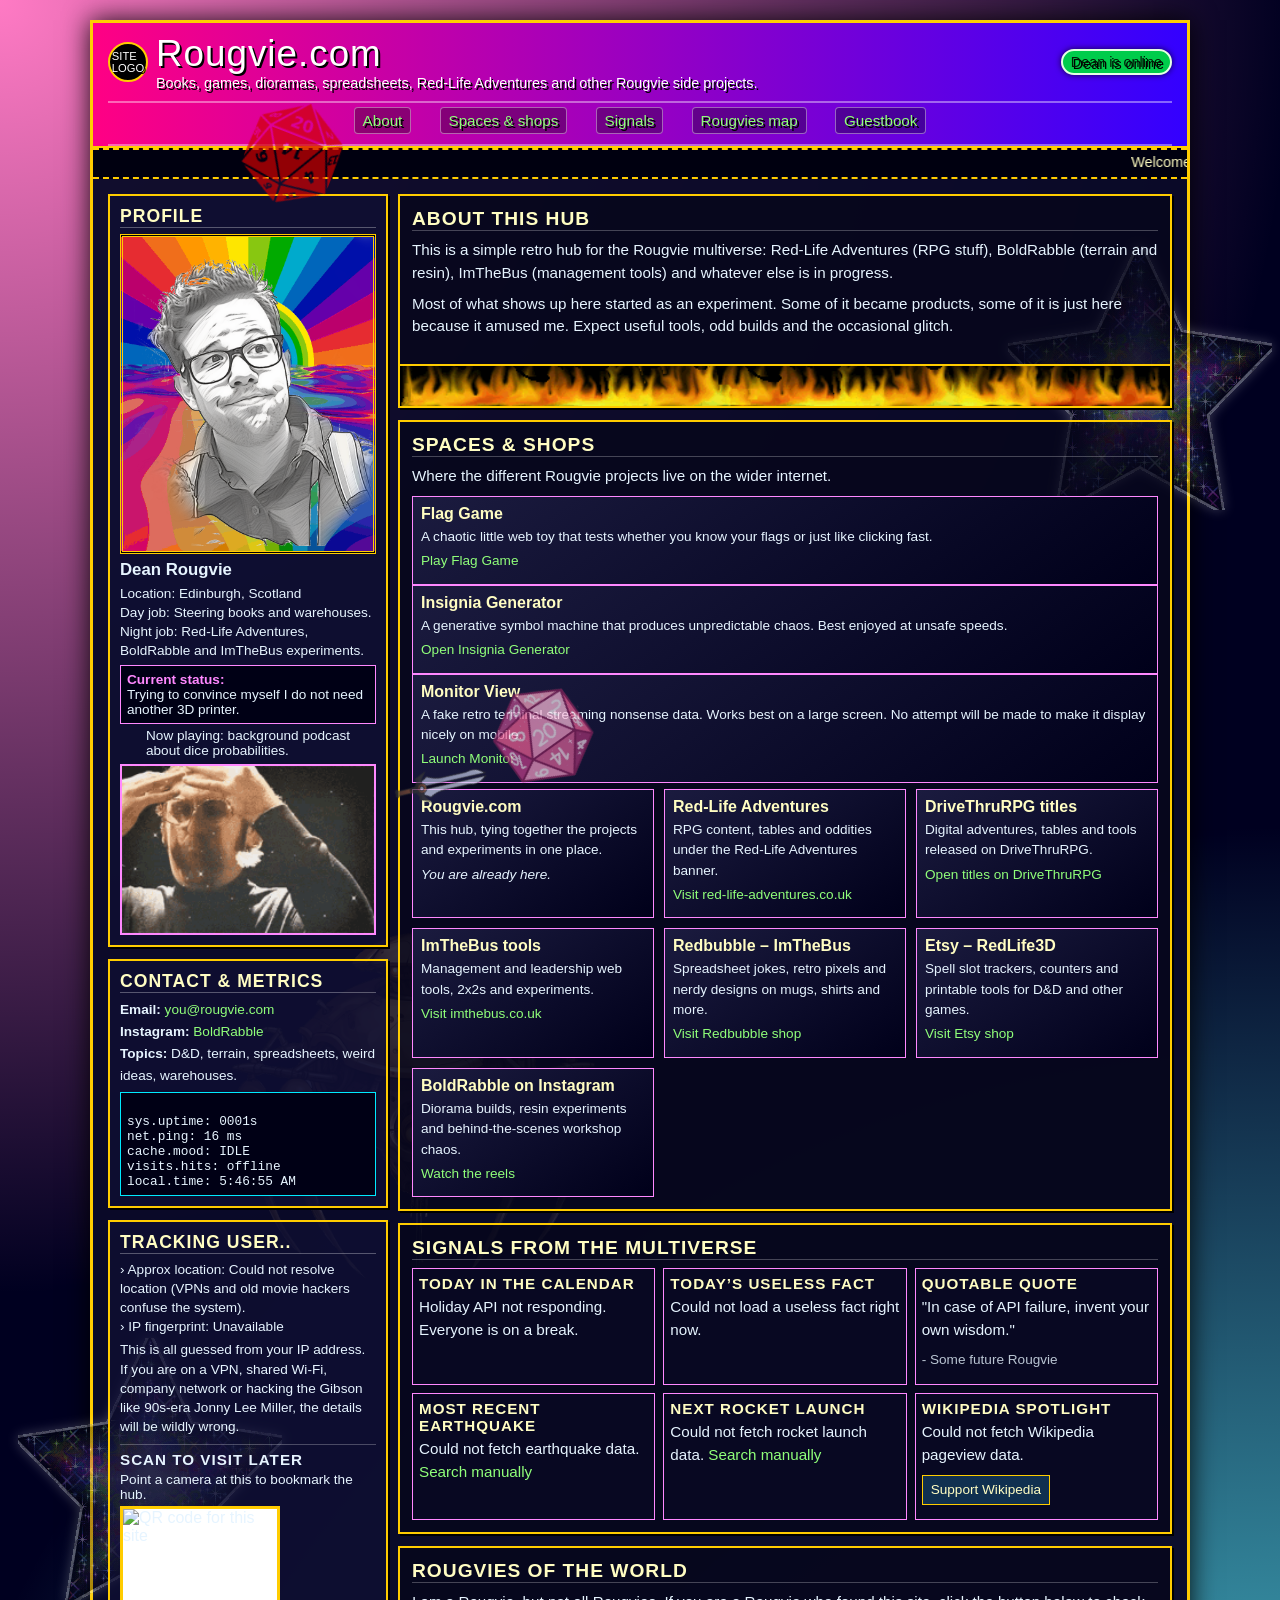
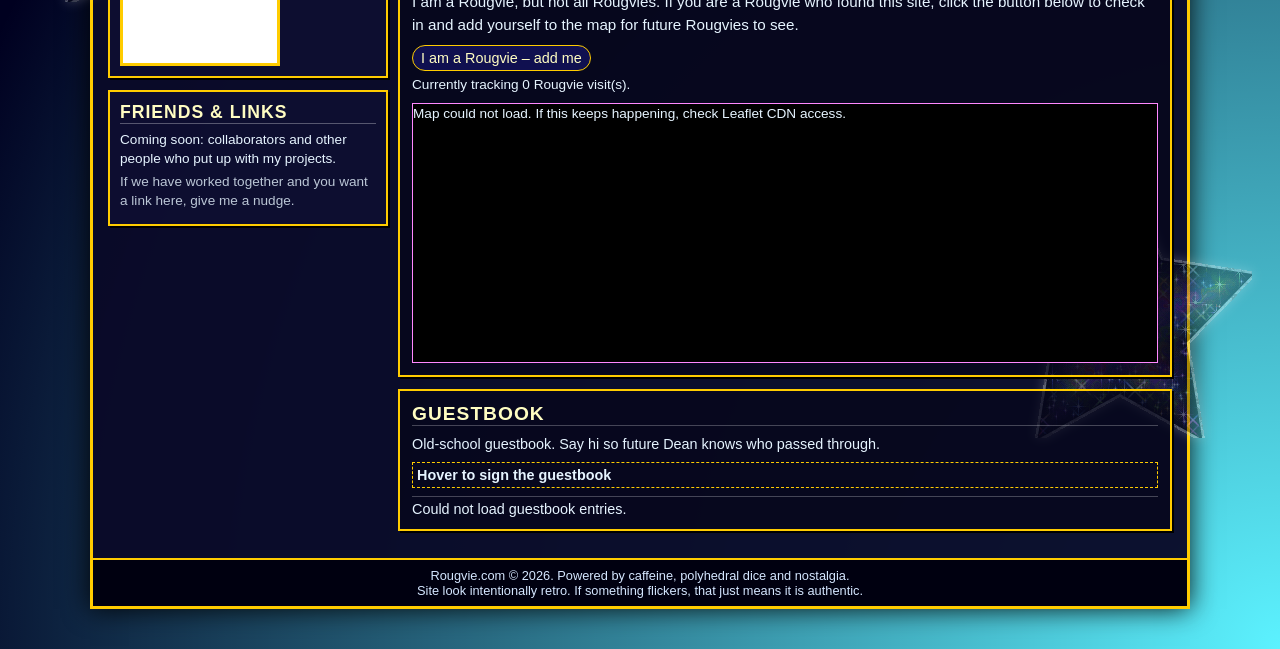
==== commit 476d6213: "Update index.html" ====
--- a/index.html
+++ b/index.html
@@ -784,6 +784,40 @@
         <div class="content-panel" id="shops">
           <h2>Spaces &amp; shops</h2>
           <p>Where the different Rougvie projects live on the wider internet.</p>
+
+          <article class="shop-card">
+          <h3>Flag Game</h3>
+          <p>A chaotic little web toy that tests whether you know your flags or just like clicking fast.</p>
+          <p>
+            <a href="https://imthebus.github.io/flag-game/" target="_blank" rel="noopener">
+              Play Flag Game
+            </a>
+          </p>
+        </article>
+        
+        <article class="shop-card">
+          <h3>Insignia Generator</h3>
+          <p>A generative symbol machine that produces unpredictable chaos. Best enjoyed at unsafe speeds.</p>
+          <p>
+            <a href="https://imthebus.github.io/insig/" target="_blank" rel="noopener">
+              Open Insignia Generator
+            </a>
+          </p>
+        </article>
+        
+        <article class="shop-card">
+          <h3>Monitor View</h3>
+          <p>
+            A fake retro terminal streaming nonsense data.  
+            Works best on a large screen.  
+            No attempt will be made to make it display nicely on mobile.
+          </p>
+          <p>
+            <a href="https://imthebus.github.io/monitor/" target="_blank" rel="noopener">
+              Launch Monitor
+            </a>
+          </p>
+        </article>
 
           <div class="shop-grid">
             <article class="shop-card">
@@ -1638,3 +1672,4 @@
   </script>
 </body>
 </html>
+
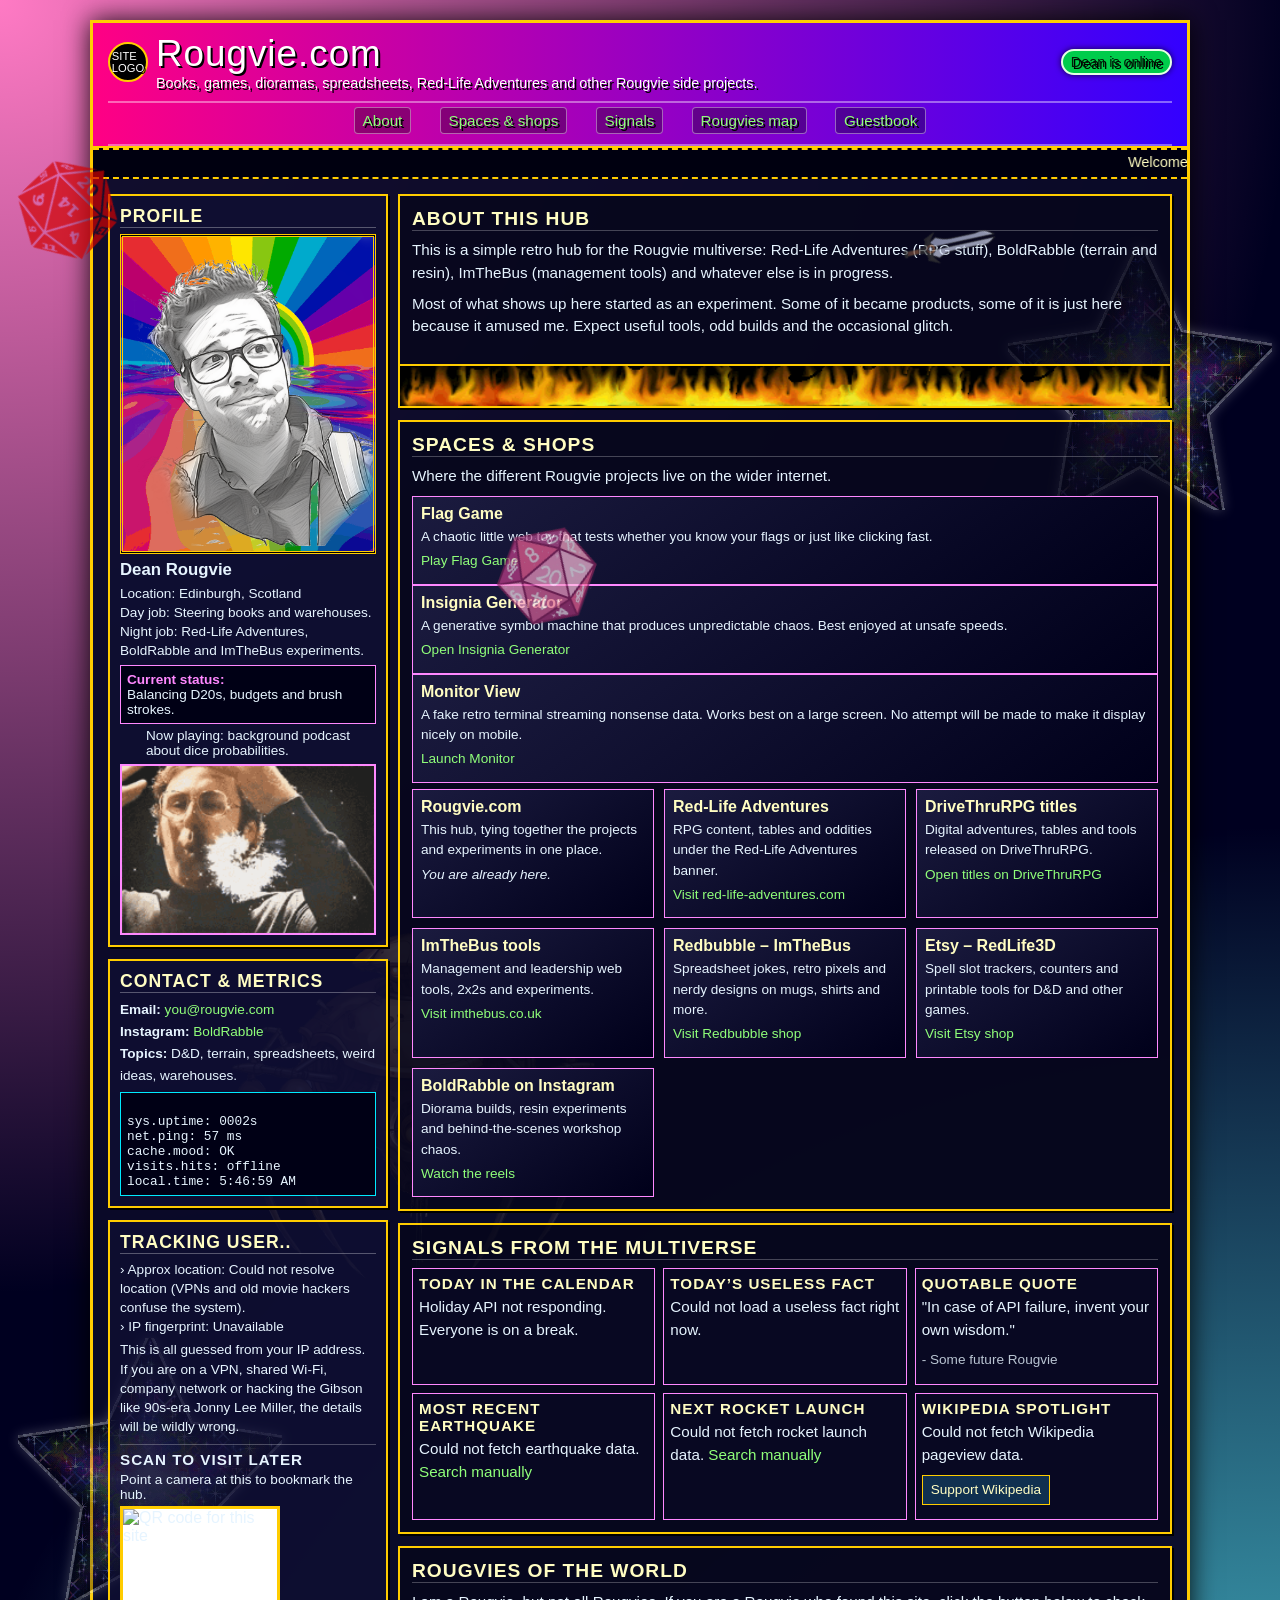
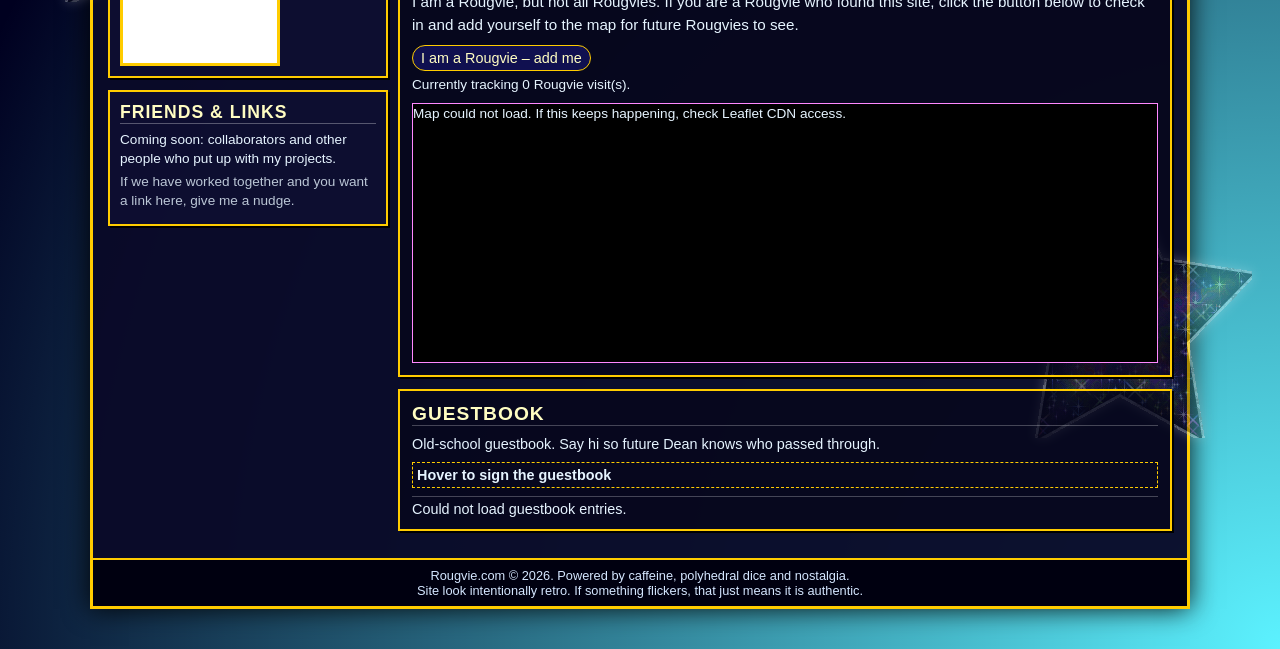
==== commit f7d421fe: "Update index.html" ====
--- a/index.html
+++ b/index.html
@@ -830,8 +830,8 @@
               <h3>Red-Life Adventures</h3>
               <p>RPG content, tables and oddities under the Red-Life Adventures banner.</p>
               <p>
-                <a href="https://red-life-adventures.co.uk" target="_blank" rel="noopener">
-                  Visit red-life-adventures.co.uk
+                <a href="https://red-life-adventures.com" target="_blank" rel="noopener">
+                  Visit red-life-adventures.com
                 </a>
               </p>
             </article>
@@ -1673,3 +1673,4 @@
 </body>
 </html>
 
+
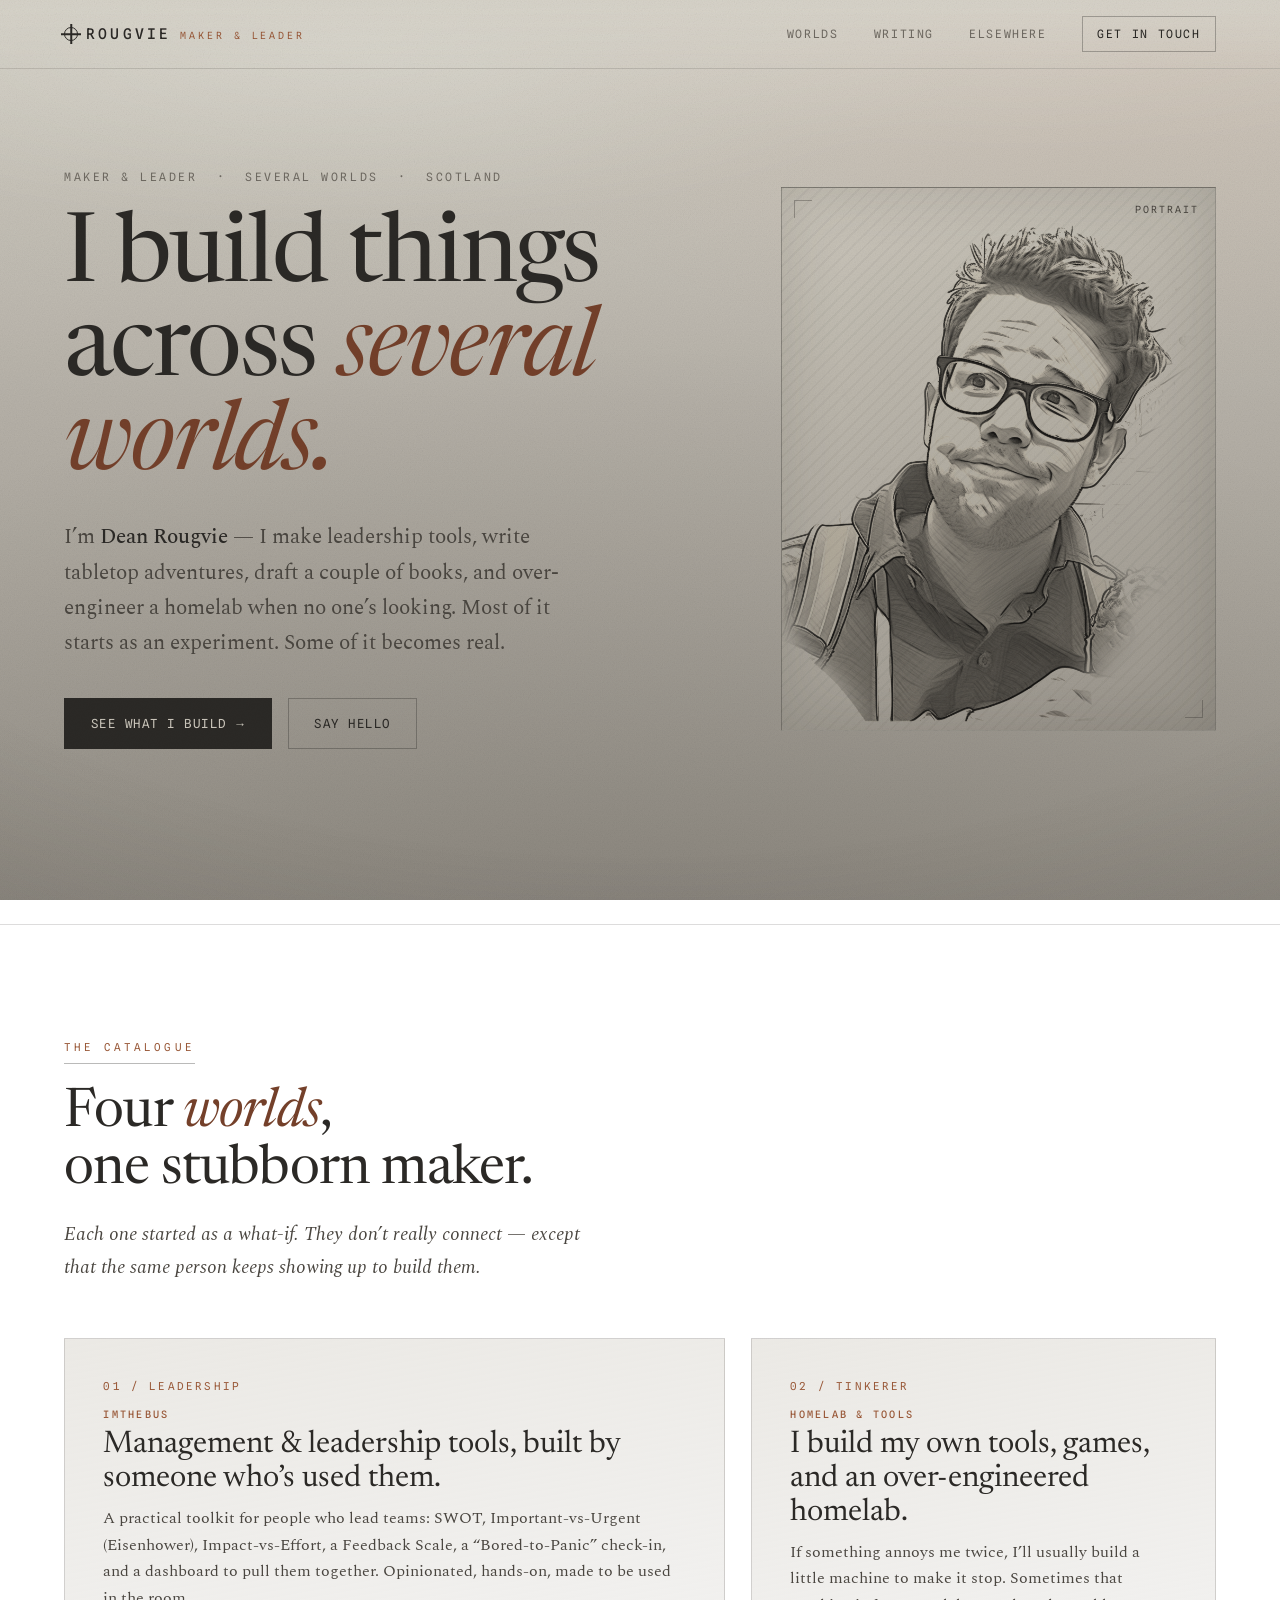
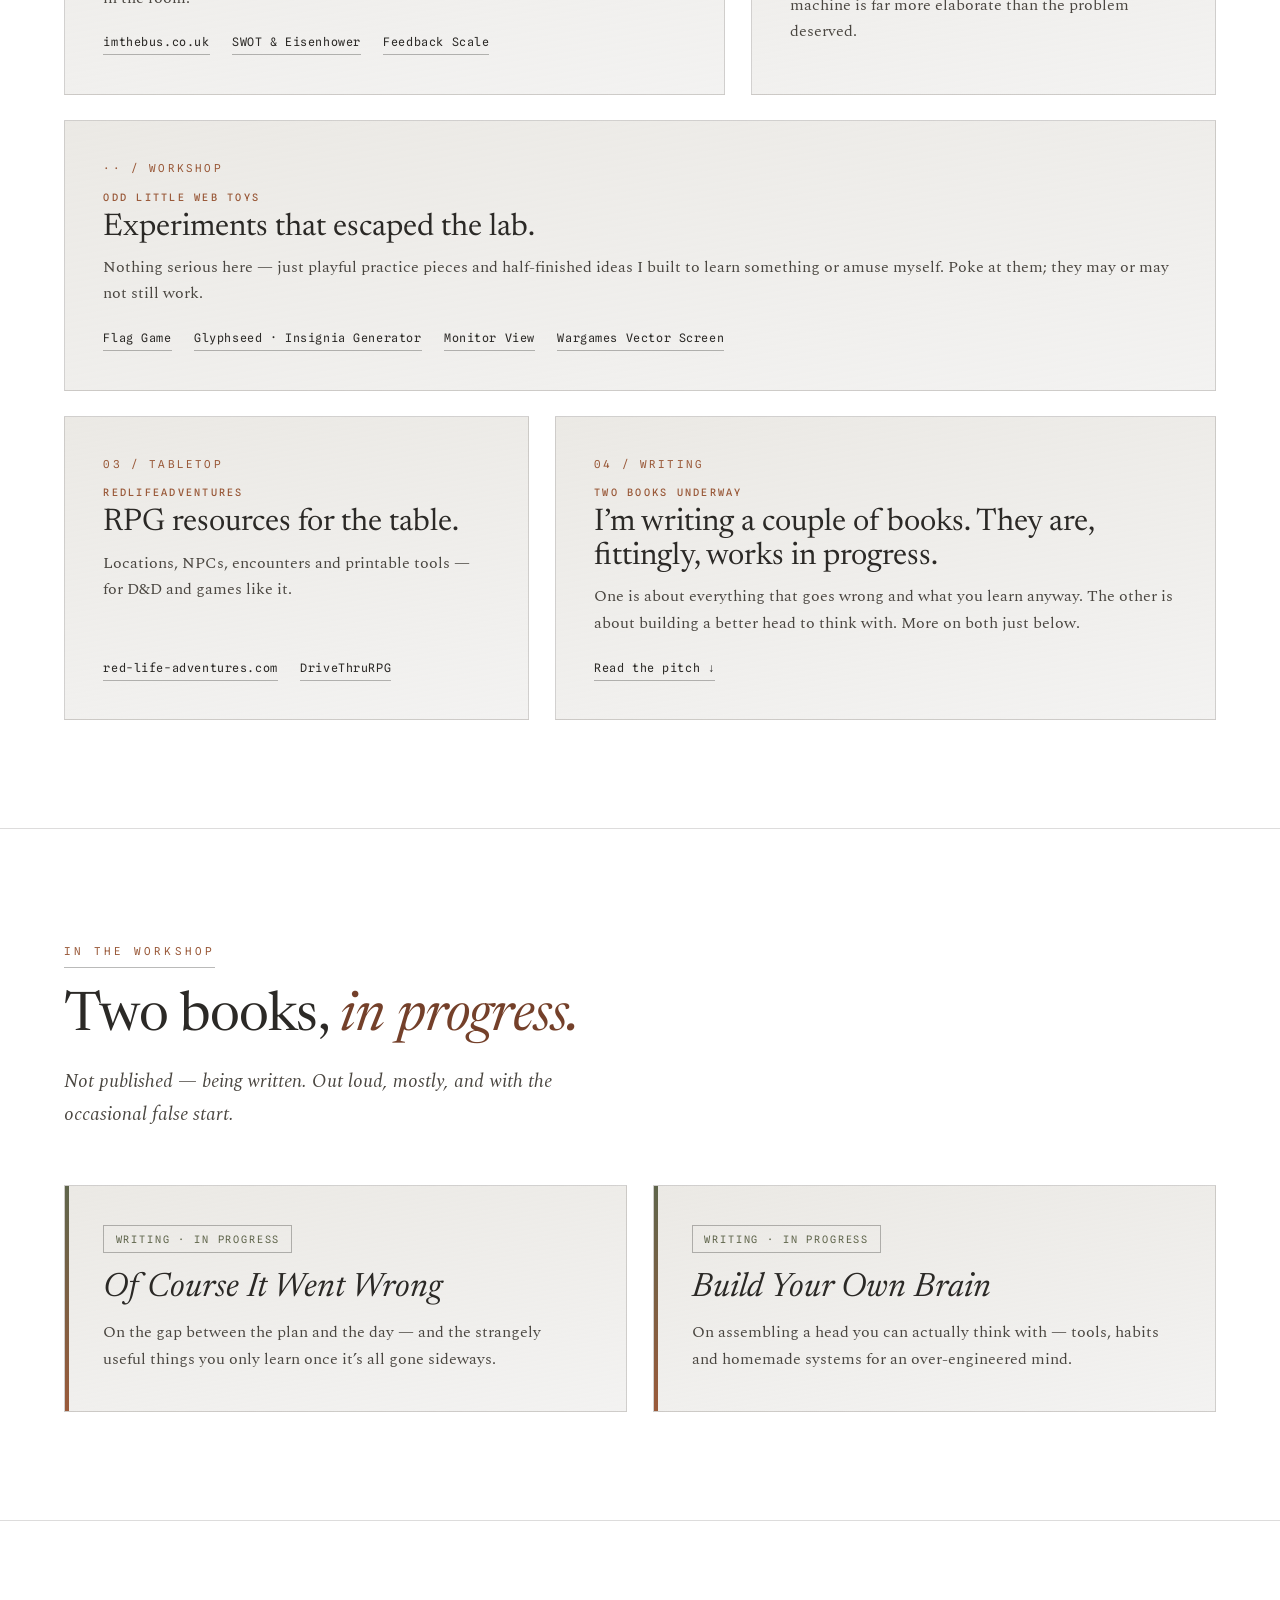
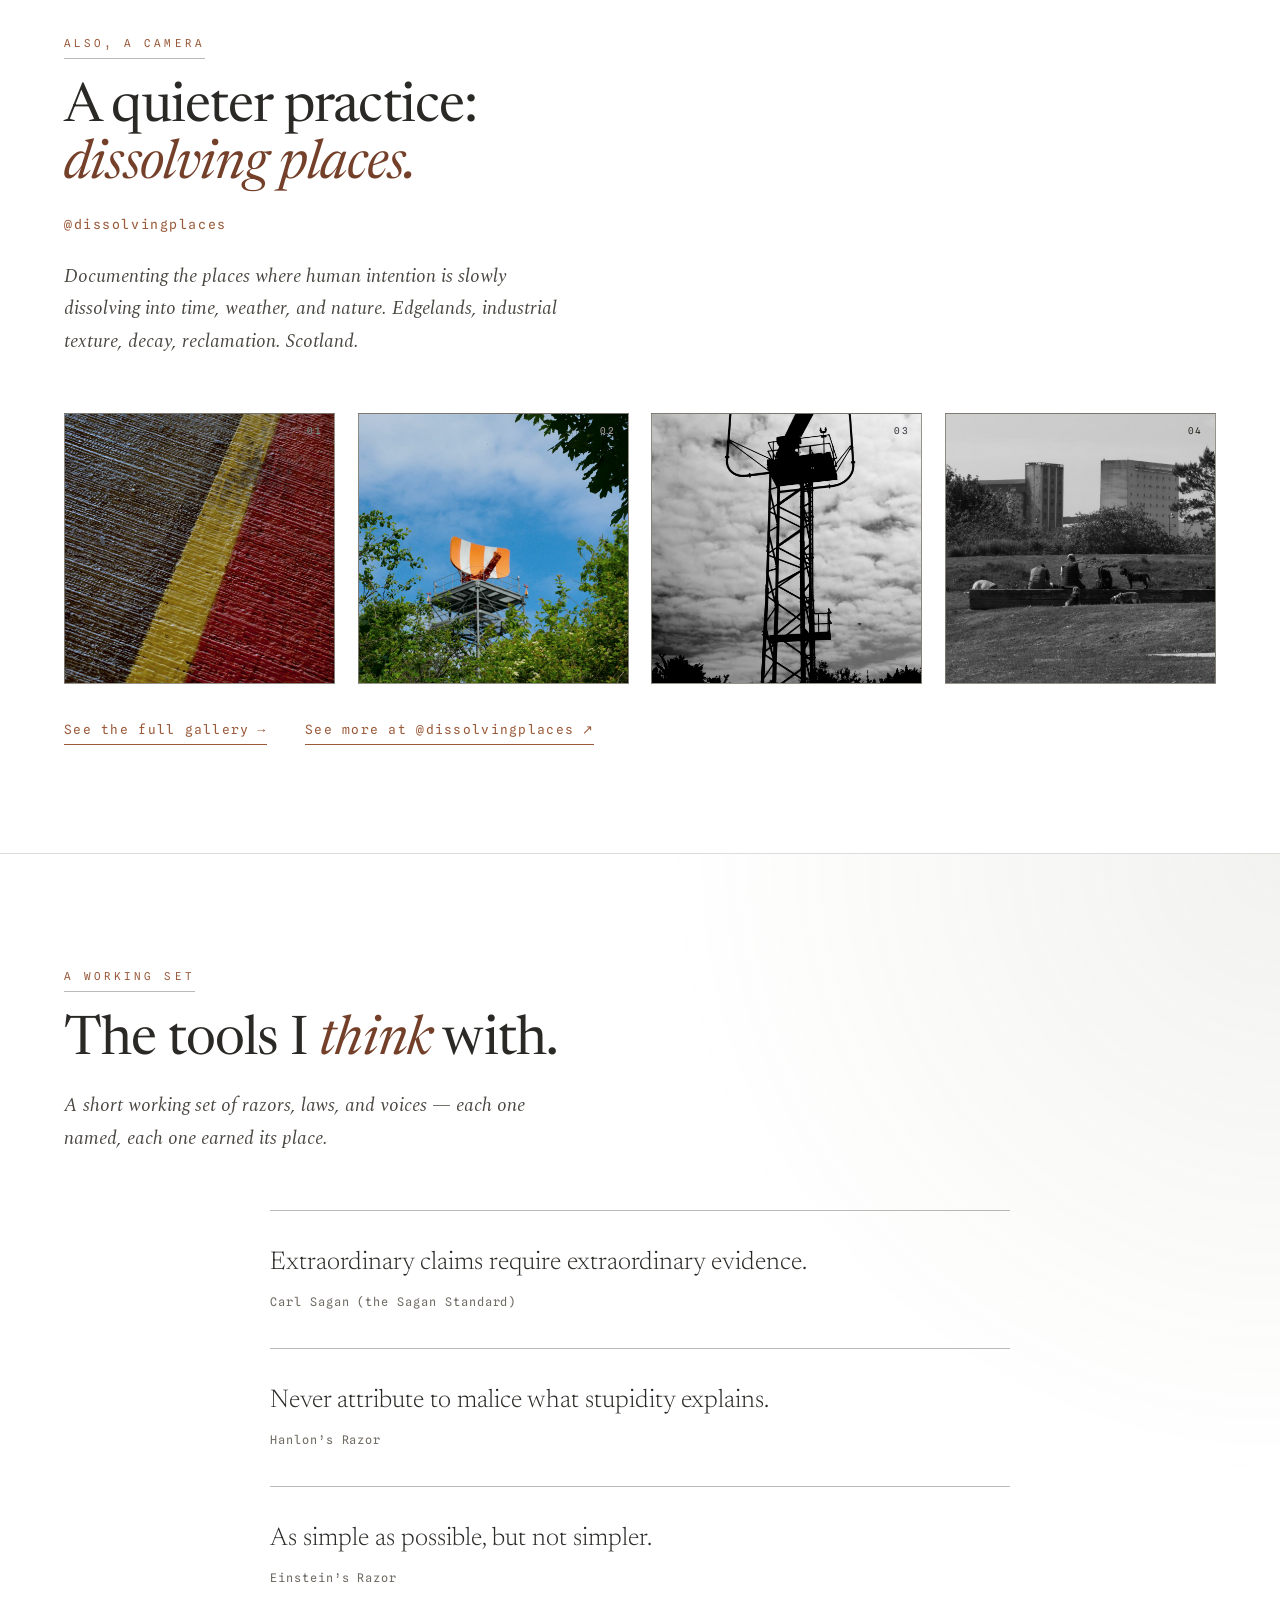
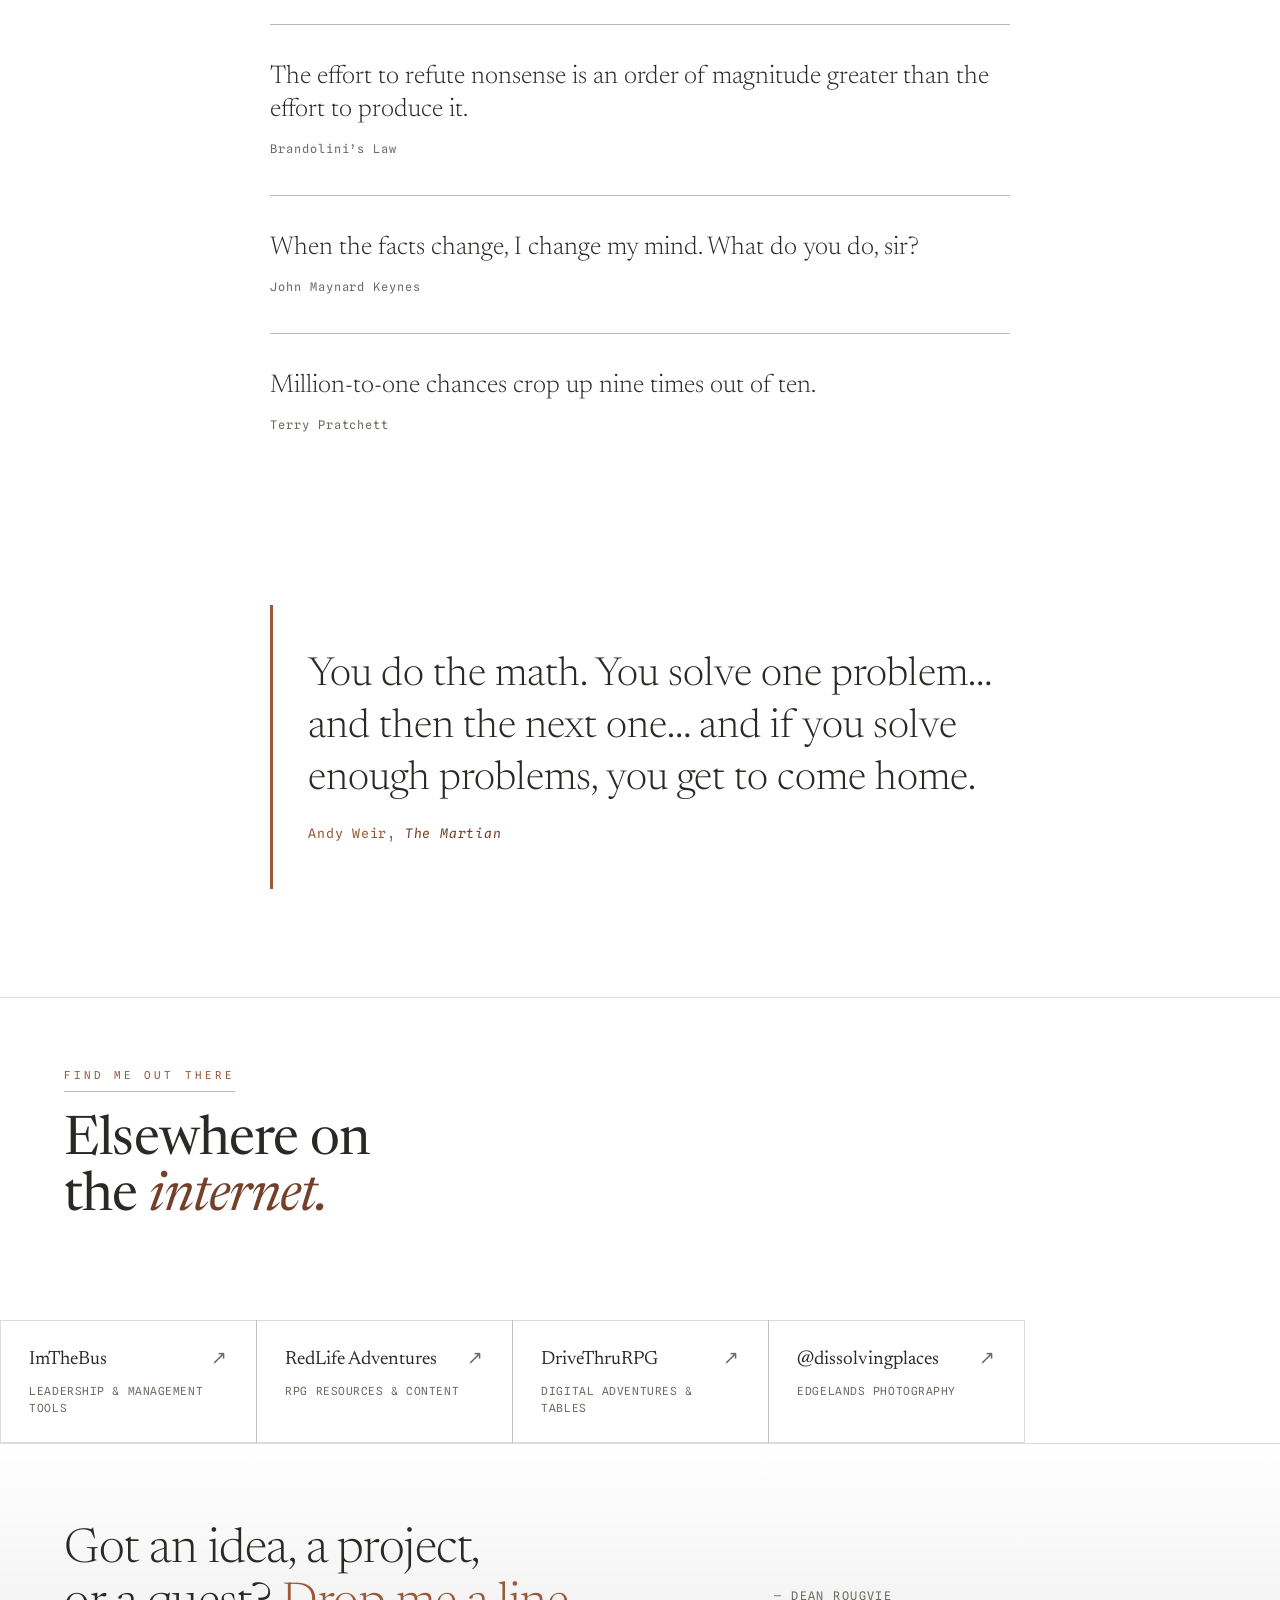
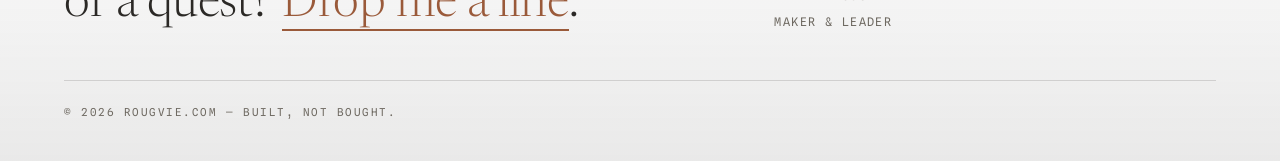
==== commit 97c720eb: "Redesign rougvie.com: modern edgelands landing + photo gallery; retro hub → /classic/ (key+tracking " ====
--- a/index.html
+++ b/index.html
@@ -1,1676 +1,324 @@
-<!doctype html>
-<html lang="en">
-<head>
-  <meta charset="utf-8">
-  <title>Rougvie.com | Retro Hub</title>
-  <meta name="viewport" content="width=device-width, initial-scale=1">
-
-  <!-- Leaflet for the Rougvies map (no integrity/crossorigin to avoid SRI issues on GH Pages) -->
-  <link
-    rel="stylesheet"
-    href="https://unpkg.com/leaflet@1.9.4/dist/leaflet.css"
-  />
-  <script
-    src="https://unpkg.com/leaflet@1.9.4/dist/leaflet.js"
-    defer
-  ></script>
-
-  <style>
-    * {
-      margin: 0;
-      padding: 0;
-      box-sizing: border-box;
-    }
-
-    body {
-      font-family: "Trebuchet MS", Verdana, Arial, sans-serif;
-      background:
-        radial-gradient(circle at top left, #ff7ac4 0, transparent 50%),
-        radial-gradient(circle at bottom right, #5cf2ff 0, transparent 55%),
-        #000020;
-      color: #e6f4ff;
-      min-height: 100vh;
-      overflow-x: hidden;
-    }
-
-    /* Sword cursor everywhere, with fallback
-       Note: for this to show, cursor-sword.png should be reasonably small (e.g. 32x32 or 48x48). */
-    html, body {
-      cursor: url("images/cursor-sword.png") 16 16, auto;
-    }
-
-    a {
-      color: #90ff7a;
-      text-decoration: none;
-    }
-
-    a:hover {
-      text-decoration: underline;
-      color: #fffacd;
-    }
-
-    .page-wrapper {
-      max-width: 1100px;
-      margin: 20px auto 40px;
-      border: 3px solid #ffcc00;
-      background: rgba(10, 10, 40, 0.96);
-      box-shadow: 0 0 25px rgba(0, 0, 0, 0.9);
-      position: relative;
-      overflow: visible; /* allow Charles/d20s to wander wider */
-    }
-
-    /* Charles drifting behind content, can move wider */
-    .background-charles {
-      position: absolute;
-      top: 40%;
-      left: 10%;
-      width: 420px;
-      opacity: 0.18;
-      pointer-events: none;
-      z-index: 0;
-      animation: charles-drift 40s ease-in-out infinite alternate;
-    }
-
-    @keyframes charles-drift {
-      0%   { transform: translate(-25vw, -30vh); }
-      50%  { transform: translate(20vw, -5vh); }
-      100% { transform: translate(60vw, -25vh); }
-    }
-
-    /* Floating d20s: controlled by JS, fixed to viewport, above most content */
-    .d20-floater {
-      position: fixed;
-      top: 0;
-      left: 0;
-      width: 90px;
-      opacity: 0.7;
-      pointer-events: none;
-      z-index: 5;
-      transform: translate(0, 0) rotate(0deg);
-    }
-
-    .sticker {
-      position: absolute;
-      opacity: 0.35;
-      pointer-events: none;
-      filter: drop-shadow(0 0 6px rgba(255, 255, 255, 0.6));
-      animation: float 18s linear infinite;
-      z-index: 1;
-    }
-
-    .sticker.star1 { top: 60%; left: -80px; animation-delay: 0s; }
-    .sticker.star2 { top: 10%; right: -90px; animation-delay: 4s; }
-    .sticker.star3 { top: 80%; right: -70px; animation-delay: 8s; }
-
-    @keyframes float {
-      0%   { transform: translateX(0) translateY(0) rotate(0deg); }
-      50%  { transform: translateX(-40px) translateY(-30px) rotate(10deg); }
-      100% { transform: translateX(-260px) translateY(-60px) rotate(-15deg); }
-    }
-
-    header {
-      border-bottom: 2px solid #ffcc00;
-      padding: 10px 15px 0;
-      background: linear-gradient(90deg, #ff0084, #3300ff);
-      color: #fff;
-      text-shadow: 2px 2px 0 #000;
-      position: relative;
-      z-index: 2;
-      overflow: hidden; /* keeps Pokémon inside banner */
-    }
-
-    .header-top {
-      display: flex;
-      align-items: center;
-      justify-content: space-between;
-      gap: 10px;
-    }
-
-    .logo-wrap {
-      display: flex;
-      align-items: center;
-      gap: 8px;
-    }
-
-    .site-logo-circle {
-      width: 40px;
-      height: 40px;
-      border-radius: 50%;
-      border: 2px solid #ffcc00;
-      background: #000;
-      display: flex;
-      align-items: center;
-      justify-content: center;
-      font-size: 0.7rem;
-      text-transform: uppercase;
-    }
-
-    .site-logo-circle img {
-      width: 100%;
-      height: 100%;
-      object-fit: cover;
-      border-radius: 50%;
-    }
-
-    .site-title {
-      font-size: 2.3rem;
-      letter-spacing: 1px;
-    }
-
-    .site-tagline {
-      font-size: 0.9rem;
-    }
-
-    .online-status {
-      font-size: 0.9rem;
-      background: #00cc4b;
-      color: #021b06;
-      padding: 3px 8px;
-      border-radius: 999px;
-      border: 2px solid #e6ffe6;
-      box-shadow: 0 0 6px rgba(0, 0, 0, 0.7);
-      animation: pulse 1.6s ease-in-out infinite;
-    }
-
-    @keyframes pulse {
-      0%, 100% { transform: scale(1); box-shadow: 0 0 4px #e6ffe6; }
-      50%      { transform: scale(1.08); box-shadow: 0 0 10px #e6ffe6; }
-    }
-
-    nav {
-      margin-top: 10px;
-      padding-bottom: 6px;
-      border-top: 2px solid rgba(255, 255, 255, 0.4);
-      border-bottom: 2px solid rgba(255, 255, 255, 0.4);
-      text-align: center;
-      font-size: 0.95rem;
-      position: relative;
-      z-index: 2;
-    }
-
-    nav a {
-      display: inline-block;
-      margin: 4px 12px;
-      padding: 4px 8px;
-      background: rgba(0, 0, 0, 0.3);
-      border-radius: 4px;
-      border: 1px solid rgba(255, 255, 255, 0.4);
-    }
-
-    nav a:hover {
-      background: rgba(0, 0, 0, 0.65);
-    }
-
-    /* Pokémon bouncing inside top banner */
-    .pokemon-runner {
-      position: absolute;
-      width: 64px;
-      height: 64px;
-      pointer-events: none;
-      image-rendering: pixelated;
-      z-index: 3;
-      transform: translate(0, 0);
-    }
-
-    .marquee-wrapper {
-      background: #000010;
-      border-top: 2px dashed #ffcc00;
-      border-bottom: 2px dashed #ffcc00;
-      padding: 4px 0;
-      font-size: 0.9rem;
-      color: #fffdc2;
-      position: relative;
-      z-index: 2;
-    }
-
-    .layout {
-      display: grid;
-      grid-template-columns: 280px 1fr;
-      gap: 10px;
-      padding: 15px;
-      position: relative;
-      z-index: 2;
-    }
-
-    @media (max-width: 800px) {
-      .layout {
-        grid-template-columns: 1fr;
-      }
-    }
-
-    .panel {
-      background: rgba(16, 16, 52, 0.68);
-      border: 2px solid #ffcc00;
-      margin-bottom: 12px;
-      padding: 10px;
-      box-shadow: 2px 2px 0 #000;
-    }
-
-    .panel h2 {
-      font-size: 1.1rem;
-      margin-bottom: 6px;
-      color: #fffdc2;
-      text-transform: uppercase;
-      letter-spacing: 1px;
-      border-bottom: 1px solid rgba(255, 255, 255, 0.3);
-    }
-
-    /* Profile frame with background, image on top */
-    .profile-pic {
-      width: 100%;
-      aspect-ratio: 4 / 5;
-      border: 3px double #ffcc00;
-      margin-bottom: 6px;
-      background-color: #000;
-      background-image: url("images/captain-planet.gif");
-      background-size: cover;
-      background-position: center;
-      background-repeat: no-repeat;
-      position: relative;
-      overflow: hidden;
-    }
-
-    .profile-pic img {
-      position: relative;
-      width: 100%;
-      height: 100%;
-      object-fit: cover;
-      transform: scaleX(-1);
-      z-index: 1;
-    }
-
-    .profile-name {
-      font-weight: bold;
-      font-size: 1.05rem;
-      margin-bottom: 4px;
-    }
-
-    .profile-meta {
-      font-size: 0.85rem;
-      line-height: 1.4;
-    }
-
-    .status-box {
-      background: #000015;
-      border: 1px solid #ff88ff;
-      padding: 6px;
-      font-size: 0.85rem;
-      margin-top: 5px;
-    }
-
-    .status-label {
-      font-weight: bold;
-      color: #ff88ff;
-    }
-
-    .now-playing {
-      display: flex;
-      align-items: center;
-      gap: 8px;
-      font-size: 0.85rem;
-      margin-top: 4px;
-    }
-
-    .equalizer {
-      display: inline-flex;
-      gap: 2px;
-      align-items: flex-end;
-      height: 12px;
-    }
-
-    .bar {
-      width: 3px;
-      background: #90ff7a;
-      animation: bounce 0.8s infinite alternate;
-    }
-
-    .bar:nth-child(2) { animation-delay: 0.2s; }
-    .bar:nth-child(3) { animation-delay: 0.4s; }
-    .bar:nth-child(4) { animation-delay: 0.6s; }
-
-    @keyframes bounce {
-      0%   { height: 3px; }
-      100% { height: 12px; }
-    }
-
-    .profile-footer-gif {
-      display: block;
-      width: 100%;
-      margin-top: 6px;
-      border: 2px solid #ff88ff;
-      background: #000;
-    }
-
-    .contact-list {
-      list-style: none;
-      font-size: 0.85rem;
-      line-height: 1.6;
-    }
-
-    .status-metrics {
-      font-size: 0.8rem;
-      margin-top: 6px;
-      background: #000015;
-      border: 1px solid #00eaff;
-      padding: 6px;
-      font-family: "Consolas", "Courier New", monospace;
-      white-space: pre-line;
-    }
-
-    .tracking-text {
-      font-size: 0.85rem;
-      line-height: 1.4;
-      margin-top: 4px;
-    }
-
-    .qr-subpanel {
-      margin-top: 8px;
-      padding-top: 6px;
-      border-top: 1px solid rgba(255,255,255,0.25);
-    }
-
-    .qr-subpanel h3 {
-      font-size: 0.95rem;
-      margin-bottom: 4px;
-      text-transform: uppercase;
-      letter-spacing: 1px;
-    }
-
-    .qr-img {
-      width: 160px;
-      height: 160px;
-      border: 3px solid #ffcc00;
-      background: #fff;
-      display: block;
-      margin-top: 4px;
-    }
-
-    .friends-text {
-      font-size: 0.85rem;
-      line-height: 1.4;
-      margin-bottom: 4px;
-    }
-
-    .content-panel {
-      background: rgba(5, 5, 24, 0.68);
-      border: 2px solid #ffcc00;
-      padding: 12px;
-      margin-bottom: 12px;
-      box-shadow: 2px 2px 0 #000;
-      position: relative;
-    }
-
-    .content-panel h2 {
-      font-size: 1.2rem;
-      margin-bottom: 8px;
-      color: #fffdc2;
-      text-transform: uppercase;
-      letter-spacing: 1px;
-      border-bottom: 1px solid rgba(255, 255, 255, 0.25);
-    }
-
-    .content-panel p {
-      font-size: 0.95rem;
-      line-height: 1.5;
-      margin-bottom: 8px;
-    }
-
-    /* Ensure About text is not cut off by flame gif */
-    #about {
-      padding-bottom: 60px;
-    }
-
-    /* fire gif glued to bottom border, no frame */
-    .about-gif-wrapper {
-      position: absolute;
-      left: 0;
-      right: 0;
-      bottom: 0;
-      border-top: 2px solid #ffcc00;
-    }
-
-    .about-gif {
-      display: block;
-      width: 100%;
-      height: 40px;
-      object-fit: cover;
-      margin: 0;
-      border: none;
-      background: transparent;
-    }
-
-    .shop-grid {
-      display: grid;
-      grid-template-columns: repeat(auto-fit, minmax(190px, 1fr));
-      gap: 10px;
-      margin-top: 6px;
-    }
-
-    .shop-card {
-      background: linear-gradient(145deg, #1b1b3f, #00001a);
-      border: 1px solid #ff88ff;
-      padding: 8px;
-      font-size: 0.9rem;
-      position: relative;
-      overflow: hidden;
-    }
-
-    .shop-card::before {
-      content: "";
-      position: absolute;
-      inset: 0;
-      background: linear-gradient(120deg, transparent, rgba(255, 255, 255, 0.15), transparent);
-      transform: translateX(-100%);
-      animation: sheen 4s linear infinite;
-    }
-
-    @keyframes sheen {
-      0%   { transform: translateX(-100%); }
-      60%  { transform: translateX(120%); }
-      100% { transform: translateX(120%); }
-    }
-
-    .shop-card h3 {
-      font-size: 1rem;
-      margin-bottom: 4px;
-      color: #fffdc2;
-    }
-
-    .shop-card p {
-      font-size: 0.85rem;
-      margin-bottom: 4px;
-    }
-
-    .signals-grid {
-      display: grid;
-      grid-template-columns: repeat(auto-fit, minmax(230px, 1fr));
-      gap: 8px;
-      margin-top: 6px;
-    }
-
-    .signal-card {
-      border: 1px solid #ff88ff;
-      background: #080822;
-      padding: 6px;
-      font-size: 0.9rem;
-    }
-
-    .signal-card h3 {
-      font-size: 0.95rem;
-      margin-bottom: 4px;
-      color: #fffdc2;
-      text-transform: uppercase;
-      letter-spacing: 1px;
-    }
-
-    .wiki-donate-btn {
-      display: inline-block;
-      padding: 4px 8px;
-      border: 1px solid #ffcc00;
-      background: #103050;
-      color: #fffdc2;
-      font-size: 0.85rem;
-      text-decoration: none;
-    }
-
-    .wiki-donate-btn:hover {
-      background: #ffc800;
-      color: #000010;
-    }
-
-    .rougvies-map {
-      width: 100%;
-      height: 260px;
-      border: 1px solid #ff88ff;
-      margin-top: 6px;
-      background: #000;
-    }
-
-    .rougvie-button {
-      padding: 4px 8px;
-      border-radius: 999px;
-      border: 1px solid #ffcc00;
-      background: #101050;
-      color: #fffdc2;
-      font-size: 0.9rem;
-    }
-
-    .rougvie-button:hover {
-      background: #ffc800;
-      color: #000010;
-    }
-
-    .guestbook-form-shell {
-      border: 1px dashed #ffcc00;
-      padding: 4px;
-      margin-top: 4px;
-      max-height: 26px;
-      overflow: hidden;
-      transition: max-height 0.3s ease;
-    }
-
-    .guestbook-form-shell:hover {
-      max-height: 500px;
-    }
-
-    .guestbook-form-shell h3 {
-      margin-bottom: 4px;
-      font-size: 0.9rem;
-    }
-
-    .guestbook-form-shell input,
-    .guestbook-form-shell textarea,
-    .guestbook-form-shell button {
-      width: 100%;
-      margin-bottom: 4px;
-      padding: 4px;
-      font-family: inherit;
-      font-size: 0.9rem;
-      background: #000020;
-      border: 1px solid #ff88ff;
-      color: #e6f4ff;
-    }
-
-    .guestbook-form-shell button {
-      cursor: pointer;
-      background: #101050;
-    }
-
-    .guestbook-entries {
-      font-size: 0.9rem;
-      margin-top: 8px;
-      max-height: 260px;
-      overflow-y: auto;
-      border-top: 1px solid rgba(255,255,255,0.25);
-      padding-top: 4px;
-    }
-
-    .guestbook-entry {
-      margin-bottom: 6px;
-      padding-bottom: 4px;
-      border-bottom: 1px dotted rgba(255,255,255,0.2);
-    }
-
-    footer {
-      text-align: center;
-      padding: 8px;
-      font-size: 0.8rem;
-      color: #d4e6ff;
-      background: #000010;
-      border-top: 2px solid #ffcc00;
-      position: relative;
-      z-index: 2;
-    }
-
-    footer a {
-      color: #ff88ff;
-    }
-
-    /* Cursor trail dots */
-    .cursor-trail-dot {
-      position: fixed;
-      width: 8px;
-      height: 8px;
-      border-radius: 50%;
-      background: rgba(255, 255, 255, 0.75);
-      pointer-events: none;
-      transform: translate(-50%, -50%);
-      animation: trailFade 0.5s ease-out forwards;
-      z-index: 9999;
-    }
-
-    .cursor-trail-dot.link {
-      background: rgba(255, 0, 0, 0.85);
-    }
-
-    @keyframes trailFade {
-      0% {
-        opacity: 1;
-        transform: translate(-50%, -50%) scale(1);
-      }
-      100% {
-        opacity: 0;
-        transform: translate(-50%, -50%) scale(0.4);
-      }
-    }
-  </style>
-</head>
-
-<body>
-  <div class="page-wrapper">
-    <!-- drifting Charles behind content -->
-    <img src="images/charles.png" alt="Background Charles" class="background-charles">
-
-    <!-- three floating d20s (positions controlled in JS) -->
-    <img src="images/d20-1.png" alt="d20" class="d20-floater d20-1">
-    <img src="images/d20-2.png" alt="d20" class="d20-floater d20-2">
-    <img src="images/d20-3.png" alt="d20" class="d20-floater d20-3">
-
-    <!-- floating stickers -->
-    <img class="sticker star1" src="images/glitter-star.gif" alt="sparkle">
-    <img class="sticker star2" src="images/glitter-star.gif" alt="sparkle">
-    <img class="sticker star3" src="images/glitter-star.gif" alt="sparkle">
-
-    <header>
-      <div class="header-top">
-        <div class="logo-wrap">
-          <div class="site-logo-circle">
-            <span>Site<br>logo</span>
-          </div>
-          <div>
-            <div class="site-title">Rougvie.com</div>
-            <div class="site-tagline">
-              Books, games, dioramas, spreadsheets, Red-Life Adventures and other Rougvie side projects.
-            </div>
-          </div>
-        </div>
-        <div class="online-status">Dean is online</div>
-      </div>
-
-      <nav>
-        <a href="#about">About</a>
-        <a href="#shops">Spaces &amp; shops</a>
-        <a href="#signals">Signals</a>
-        <a href="#rougvies">Rougvies map</a>
-        <a href="#guestbook">Guestbook</a>
-      </nav>
-      <img id="pokemon-runner" class="pokemon-runner" src="" alt="">
-    </header>
-
-    <div class="marquee-wrapper">
-      <marquee behavior="scroll" direction="left" scrollamount="4">
-        Welcome to the Rougvie.com hub. Featuring D&amp;D nonsense, crunchy spreadsheets, terrain builds, management tools and the occasional half-finished experiment.
-      </marquee>
-    </div>
-
-    <main class="layout">
-      <!-- Left column -->
-      <section>
-        <div class="panel">
-          <h2>Profile</h2>
-
-          <div class="profile-pic">
-            <img id="profile-pic" src="images/DR.png" alt="Dean profile picture">
-          </div>
-
-          <div class="profile-name">Dean Rougvie</div>
-          <div class="profile-meta">
-            Location: Edinburgh, Scotland<br>
-            Day job: Steering books and warehouses.<br>
-            Night job: Red-Life Adventures, BoldRabble and ImTheBus experiments.
-          </div>
-
-          <div class="status-box">
-            <div class="status-label">Current status:</div>
-            <div id="status-text">Loading creative chaos...</div>
-          </div>
-
-          <div class="now-playing">
-            <div class="equalizer" aria-hidden="true">
-              <div class="bar"></div>
-              <div class="bar"></div>
-              <div class="bar"></div>
-              <div class="bar"></div>
-            </div>
-            <span>Now playing: background podcast about dice probabilities.</span>
-          </div>
-
-          <img src="images/gif-retro-1.gif" alt="Profile footer gif" class="profile-footer-gif">
-        </div>
-
-        <div class="panel">
-          <h2>Contact &amp; metrics</h2>
-          <ul class="contact-list">
-            <li><strong>Email:</strong> <a href="mailto:you@rougvie.com">you@rougvie.com</a></li>
-            <li><strong>Instagram:</strong> <a href="https://www.instagram.com/boldrabble/" target="_blank" rel="noopener">BoldRabble</a></li>
-            <li><strong>Topics:</strong> D&amp;D, terrain, spreadsheets, weird ideas, warehouses.</li>
-          </ul>
-
-          <div class="status-metrics">
-sys.uptime: <span id="uptime-value">0000s</span>
-net.ping: <span id="ping-value">42</span> ms
-cache.mood: <span id="mood-value">OK</span>
-visits.hits: <span id="visits-value">offline</span>
-local.time: <span id="localtime-value">00:00:00</span>
-          </div>
-        </div>
-
-        <div class="panel">
-          <h2 id="tracking-heading">Tracking user.</h2>
-          <div class="tracking-text">
-            &rsaquo; Approx location: <span id="approx-location">Resolving via IP magic...</span><br>
-            &rsaquo; IP fingerprint: <span id="ip-fingerprint">...</span>
-          </div>
-          <p class="tracking-text">
-            This is all guessed from your IP address. If you are on a VPN, shared Wi-Fi, company network or hacking the Gibson like 90s-era Jonny Lee Miller, the details will be wildly wrong.
-          </p>
-
-          <div class="qr-subpanel">
-            <h3>Scan to visit later</h3>
-            <p style="font-size:0.85rem;">
-              Point a camera at this to bookmark the hub.
-            </p>
-            <img id="qr-code" class="qr-img" src="" alt="QR code for this site">
-          </div>
-        </div>
-
-        <div class="panel">
-          <h2>Friends &amp; links</h2>
-          <p class="friends-text">
-            Coming soon: collaborators and other people who put up with my projects.
-          </p>
-          <p class="friends-text" style="opacity:0.8;">
-            If we have worked together and you want a link here, give me a nudge.
-          </p>
-        </div>
-      </section>
-
-      <!-- Right column -->
-      <section>
-        <div class="content-panel" id="about">
-          <h2>About this hub</h2>
-          <p>
-            This is a simple retro hub for the Rougvie multiverse: Red-Life Adventures (RPG stuff), BoldRabble (terrain and resin), ImTheBus (management tools) and whatever else is in progress.
-          </p>
-          <p>
-            Most of what shows up here started as an experiment. Some of it became products, some of it is just here because it amused me. Expect useful tools, odd builds and the occasional glitch.
-          </p>
-
-          <div class="about-gif-wrapper">
-            <img id="about-gif" class="about-gif" src="images/gif-retro-2.gif" alt="Retro gif">
-          </div>
-        </div>
-
-        <div class="content-panel" id="shops">
-          <h2>Spaces &amp; shops</h2>
-          <p>Where the different Rougvie projects live on the wider internet.</p>
-
-          <article class="shop-card">
-          <h3>Flag Game</h3>
-          <p>A chaotic little web toy that tests whether you know your flags or just like clicking fast.</p>
-          <p>
-            <a href="https://imthebus.github.io/flag-game/" target="_blank" rel="noopener">
-              Play Flag Game
-            </a>
-          </p>
-        </article>
-        
-        <article class="shop-card">
-          <h3>Insignia Generator</h3>
-          <p>A generative symbol machine that produces unpredictable chaos. Best enjoyed at unsafe speeds.</p>
-          <p>
-            <a href="https://imthebus.github.io/insig/" target="_blank" rel="noopener">
-              Open Insignia Generator
-            </a>
-          </p>
-        </article>
-        
-        <article class="shop-card">
-          <h3>Monitor View</h3>
-          <p>
-            A fake retro terminal streaming nonsense data.  
-            Works best on a large screen.  
-            No attempt will be made to make it display nicely on mobile.
-          </p>
-          <p>
-            <a href="https://imthebus.github.io/monitor/" target="_blank" rel="noopener">
-              Launch Monitor
-            </a>
-          </p>
-        </article>
-
-          <div class="shop-grid">
-            <article class="shop-card">
-              <h3>Rougvie.com</h3>
-              <p>This hub, tying together the projects and experiments in one place.</p>
-              <p><em>You are already here.</em></p>
-            </article>
-
-            <article class="shop-card">
-              <h3>Red-Life Adventures</h3>
-              <p>RPG content, tables and oddities under the Red-Life Adventures banner.</p>
-              <p>
-                <a href="https://red-life-adventures.com" target="_blank" rel="noopener">
-                  Visit red-life-adventures.com
-                </a>
-              </p>
-            </article>
-
-            <article class="shop-card">
-              <h3>DriveThruRPG titles</h3>
-              <p>Digital adventures, tables and tools released on DriveThruRPG.</p>
-              <p>
-                <a href="https://www.drivethrurpg.com" target="_blank" rel="noopener">
-                  Open titles on DriveThruRPG
-                </a>
-              </p>
-            </article>
-
-            <article class="shop-card">
-              <h3>ImTheBus tools</h3>
-              <p>Management and leadership web tools, 2x2s and experiments.</p>
-              <p><a href="https://imthebus.co.uk" target="_blank" rel="noopener">Visit imthebus.co.uk</a></p>
-            </article>
-
-            <article class="shop-card">
-              <h3>Redbubble &ndash; ImTheBus</h3>
-              <p>Spreadsheet jokes, retro pixels and nerdy designs on mugs, shirts and more.</p>
-              <p><a href="https://www.redbubble.com/people/imthebus/shop" target="_blank" rel="noopener">Visit Redbubble shop</a></p>
-            </article>
-
-            <article class="shop-card">
-              <h3>Etsy &ndash; RedLife3D</h3>
-              <p>Spell slot trackers, counters and printable tools for D&amp;D and other games.</p>
-              <p><a href="https://www.etsy.com/shop/RedLife3D" target="_blank" rel="noopener">Visit Etsy shop</a></p>
-            </article>
-
-            <article class="shop-card">
-              <h3>BoldRabble on Instagram</h3>
-              <p>Diorama builds, resin experiments and behind-the-scenes workshop chaos.</p>
-              <p><a href="https://www.instagram.com/boldrabble/" target="_blank" rel="noopener">Watch the reels</a></p>
-            </article>
-          </div>
-        </div>
-
-        <div class="content-panel" id="signals">
-          <h2>Signals from the multiverse</h2>
-
-          <div class="signals-grid">
-            <article class="signal-card" id="signal-calendar">
-              <h3>Today in the calendar</h3>
-              <p id="calendar-text">Loading next global holiday...</p>
-            </article>
-
-            <article class="signal-card" id="signal-useless">
-              <h3>Today’s useless fact</h3>
-              <p id="useless-fact">Fetching something gloriously pointless...</p>
-            </article>
-
-            <article class="signal-card" id="signal-quote">
-              <h3>Quotable quote</h3>
-              <p id="quote-text">Loading a line from someone smarter than us...</p>
-              <p id="quote-author" style="font-size:0.85rem; opacity:0.8;"></p>
-            </article>
-
-            <article class="signal-card" id="signal-quake">
-              <h3>Most recent earthquake</h3>
-              <p id="quake-text">Checking with USGS...</p>
-            </article>
-
-            <article class="signal-card" id="signal-rocket">
-              <h3>Next rocket launch</h3>
-              <p id="rocket-text">Asking RocketLaunch.Live for details...</p>
-            </article>
-
-            <article class="signal-card" id="signal-wiki">
-              <h3>Wikipedia spotlight</h3>
-              <p id="wiki-text">Finding what everyone just looked up...</p>
-              <p style="margin-top:6px;">
-                <a href="https://donate.wikimedia.org" target="_blank" rel="noopener"
-                   class="wiki-donate-btn">Support Wikipedia</a>
-              </p>
-            </article>
-          </div>
-        </div>
-
-        <div class="content-panel" id="rougvies">
-          <h2>Rougvies of the world</h2>
-          <p>
-            I am a Rougvie, but not all Rougvies. If you are a Rougvie who found this site, click the button below to check in and add yourself to the map for future Rougvies to see.
-          </p>
-          <button id="rougvie-add-btn" class="rougvie-button">I am a Rougvie &ndash; add me</button>
-          <p style="margin-top:4px; font-size:0.85rem;">
-            Currently tracking <span id="rougvie-count">0</span> Rougvie visit(s).
-          </p>
-          <div id="rougvies-map" class="rougvies-map"></div>
-        </div>
-
-        <div class="content-panel" id="guestbook">
-          <h2>Guestbook</h2>
-          <p style="font-size:0.9rem; margin-bottom:6px;">
-            Old-school guestbook. Say hi so future Dean knows who passed through.
-          </p>
-
-          <div class="guestbook-form-shell">
-            <h3>Hover to sign the guestbook</h3>
-            <input id="gb-name" type="text" placeholder="Name (optional)">
-            <input id="gb-city" type="text" placeholder="City (optional)">
-            <textarea id="gb-message" rows="3" placeholder="Message"></textarea>
-            <button id="gb-submit-btn">Sign guestbook</button>
-          </div>
-
-          <div id="guestbook-entries" class="guestbook-entries">
-            Loading previous scribbles...
-          </div>
-        </div>
-      </section>
-    </main>
-
-    <footer>
-      <div>Rougvie.com &copy; <span id="year"></span>. Powered by caffeine, polyhedral dice and nostalgia.</div>
-      <div>Site look intentionally retro. If something flickers, that just means it is authentic.</div>
-    </footer>
-  </div>
-
-  <script>
-    // ---- CONSTANTS --------------------------------------------------------
-
-    const IPSTACK_KEY = "486031badb95bb1f7e9145e73a33686e";
-    const SITE_URL_FOR_QR = "https://imthebus.github.io/rougvie/";
-
-    const COUNTAPI_URL =
-      "https://api.countapi.xyz/hit/imthebus-rougvie/hub";
-
-    const ROUVIES_ENDPOINT =
-      "https://script.google.com/macros/s/AKfycbzhSzjmmpyZyklEKFDbebcnHAOMI73QdDy7rgWxit4XvCc_BPDcAxhCHen24QZr2SXZ/exec";
-    const GUESTBOOK_ENDPOINT =
-      "https://script.google.com/macros/s/AKfycbzmAAURMWxt9OfZP4C5aJrFLF0WWRhE7yibp01-E_5wDDTIkjwsePJCy87LomCF-Iw/exec";
-
-    // ---- STATUS TEXT ------------------------------------------------------
-
-    const statuses = [
-      "Painting tiny rocks and pretending it is productive.",
-      "Writing encounter tables instead of finishing campaigns.",
-      "Balancing D20s, budgets and brush strokes.",
-      "Probably thinking about how to make this terrain modular.",
-      "Trying to convince myself I do not need another 3D printer."
-    ];
-
-    function setStatus() {
-      const el = document.getElementById("status-text");
-      const pick = statuses[Math.floor(Math.random() * statuses.length)];
-      el.textContent = pick;
-    }
-
-    setStatus();
-    setInterval(setStatus, 12000);
-
-    // ---- METRICS & VISITS -------------------------------------------------
-
-    const pingEl = document.getElementById("ping-value");
-    const uptimeEl = document.getElementById("uptime-value");
-    const moodEl = document.getElementById("mood-value");
-    const visitsEl = document.getElementById("visits-value");
-    const localTimeEl = document.getElementById("localtime-value");
-
-    let uptime = 0;
-    const moods = ["OK", "OK", "OK", "IDLE", "BUILDING", "LOADING"];
-
-    function updateMetrics() {
-      uptime += Math.floor(Math.random() * 4) + 1;
-      uptimeEl.textContent = String(uptime).padStart(4, "0") + "s";
-
-      const ping = 15 + Math.floor(Math.random() * 80);
-      pingEl.textContent = ping;
-
-      const moodPick = moods[Math.floor(Math.random() * moods.length)];
-      moodEl.textContent = moodPick;
-
-      const now = new Date();
-      localTimeEl.textContent = now.toLocaleTimeString();
-    }
-
-    updateMetrics();
-    setInterval(updateMetrics, 3000);
-
-    async function loadVisitorCount() {
-      if (!visitsEl) return;
-      try {
-        const resp = await fetch(COUNTAPI_URL);
-        const data = await resp.json();
-        visitsEl.textContent = data.value ?? "online";
-      } catch (err) {
-        console.error("CountAPI error", err);
-        visitsEl.textContent = "offline";
-      }
-    }
-
-    loadVisitorCount();
-
-    // ---- TRACKING USER HEADING DOTS --------------------------------------
-
-    const trackingHeading = document.getElementById("tracking-heading");
-    let trackingDotCount = 1;
-
-    setInterval(() => {
-      if (!trackingHeading) return;
-      trackingDotCount = (trackingDotCount % 3) + 1;
-      const dots = ".".repeat(trackingDotCount);
-      trackingHeading.textContent = "Tracking user" + dots;
-    }, 1200);
-
-    // ---- IP LOCATION / IPSTACK -------------------------------------------
-
-    let lastLat = null;
-    let lastLon = null;
-
-    async function loadIpInfo() {
-      const locEl = document.getElementById("approx-location");
-      const ipEl = document.getElementById("ip-fingerprint");
-      if (!locEl || !ipEl) return;
-
-      try {
-        const resp = await fetch(
-          "https://api.ipstack.com/check?access_key=" + IPSTACK_KEY
-        );
-        if (!resp.ok) throw new Error("ipstack blocked or error");
-        const data = await resp.json();
-
-        const city = data.city || "Somewhere";
-        const region = data.region_name || "";
-        const country = data.country_name || data.country_code || "Earth";
-        const zip = data.zip || "";
-        const textLoc = [city, region, country, zip].filter(Boolean).join(", ");
-
-        locEl.textContent = textLoc || "Unknown, somewhere on Earth";
-        ipEl.textContent = data.ip || "hidden in the void";
-
-        if (typeof data.latitude === "number" && typeof data.longitude === "number") {
-          lastLat = data.latitude;
-          lastLon = data.longitude;
-        }
-      } catch (err) {
-        console.error("IP info error", err);
-        locEl.textContent = "Could not resolve location (VPNs and old movie hackers confuse the system).";
-        ipEl.textContent = "Unavailable";
-      }
-    }
-
-    loadIpInfo();
-
-    // ---- QR CODE ----------------------------------------------------------
-
-    function buildQrUrl(data) {
-      const encoded = encodeURIComponent(data);
-      return `https://api.qrserver.com/v1/create-qr-code/?size=200x200&data=${encoded}`;
-    }
-
-    const qrImg = document.getElementById("qr-code");
-    if (qrImg) {
-      qrImg.src = buildQrUrl(SITE_URL_FOR_QR);
-    }
-
-    // ---- NEXT HOLIDAY -----------------------------------------------------
-
-    async function loadNextHoliday() {
-      const el = document.getElementById("calendar-text");
-      if (!el) return;
-
-      try {
-        const resp = await fetch("https://date.nager.at/api/v3/NextPublicHolidaysWorldwide");
-        if (!resp.ok) throw new Error("Holiday API error");
-        const data = await resp.json();
-        if (!Array.isArray(data) || !data.length) {
-          el.textContent = "No future holidays found, which feels unlikely.";
-          return;
-        }
-
-        const next = data[0];
-        const name = next.localName || next.name;
-        const country = next.countryCode || next.country;
-        const date = next.date;
-
-        el.textContent = `Next public holiday anywhere: ${name} in ${country} on ${date}.`;
-      } catch (err) {
-        console.error(err);
-        el.textContent = "Holiday API not responding. Everyone is on a break.";
-      }
-    }
-
-    loadNextHoliday();
-
-    // ---- USELESS FACT -----------------------------------------------------
-
-    async function loadUselessFact() {
-      const el = document.getElementById("useless-fact");
-      if (!el) return;
-      try {
-        const resp = await fetch("https://uselessfacts.jsph.pl/api/v2/facts/random?language=en");
-        if (!resp.ok) throw new Error("Useless facts error");
-        const data = await resp.json();
-        el.textContent = data.text || "The fact database had nothing to say.";
-      } catch (err) {
-        console.error(err);
-        el.textContent = "Could not load a useless fact right now.";
-      }
-    }
-
-    loadUselessFact();
-
-    // ---- QUOTABLE QUOTE ---------------------------------------------------
-
-    async function loadQuote() {
-      const textEl = document.getElementById("quote-text");
-      const authEl = document.getElementById("quote-author");
-      if (!textEl) return;
-      try {
-        const resp = await fetch("https://api.quotable.io/random", {
-          headers: { "Accept": "application/json" }
-        });
-        if (!resp.ok) throw new Error("Quote error");
-        const data = await resp.json();
-        textEl.textContent = `"${data.content}"`;
-        if (authEl) authEl.textContent = "- " + data.author;
-      } catch (err) {
-        console.error(err);
-        textEl.textContent = "\"In case of API failure, invent your own wisdom.\"";
-        if (authEl) authEl.textContent = "- Some future Rougvie";
-      }
-    }
-
-    loadQuote();
-
-    // ---- LATEST EARTHQUAKE (USGS) ----------------------------------------
-
-    async function loadLatestQuake() {
-      const el = document.getElementById("quake-text");
-      if (!el) return;
-      try {
-        const resp = await fetch(
-          "https://earthquake.usgs.gov/earthquakes/feed/v1.0/summary/all_hour.geojson"
-        );
-        if (!resp.ok) throw new Error("USGS error");
-        const data = await resp.json();
-        const features = data.features || [];
-        if (!features.length) {
-          const q = encodeURIComponent("latest earthquake USGS");
-          el.innerHTML = `No earthquakes reported in the last hour. <a href="https://duckduckgo.com/?q=${q}" target="_blank" rel="noopener">Search USGS</a>`;
-          return;
-        }
-        const quake = features[0];
-        const mag = quake.properties.mag;
-        const place = quake.properties.place;
-        const time = new Date(quake.properties.time).toLocaleTimeString();
-        const url = quake.properties.url ||
-                    `https://duckduckgo.com/?q=${encodeURIComponent("USGS earthquake " + place)}`;
-
-        el.innerHTML = `M${mag.toFixed(1)} near ${place} at ${time}. ` +
-                       `<a href="${url}" target="_blank" rel="noopener">More info</a>`;
-      } catch (err) {
-        console.error(err);
-        const q = encodeURIComponent("latest earthquake USGS");
-        el.innerHTML = `Could not fetch earthquake data. <a href="https://duckduckgo.com/?q=${q}" target="_blank" rel="noopener">Search manually</a>`;
-      }
-    }
-
-    loadLatestQuake();
-
-    // ---- NEXT ROCKET LAUNCH ----------------------------------------------
-
-    async function loadNextRocket() {
-      const el = document.getElementById("rocket-text");
-      if (!el) return;
-      try {
-        const resp = await fetch("https://fdo.rocketlaunch.live/json/launches/next/5");
-        if (!resp.ok) throw new Error("RocketLaunch error");
-        const data = await resp.json();
-        const launches = data.result || [];
-        if (!launches.length) {
-          const q = encodeURIComponent("next rocket launch");
-          el.innerHTML = `No upcoming launches in the free feed. <a href="https://duckduckgo.com/?q=${q}" target="_blank" rel="noopener">Search manually</a>`;
-          return;
-        }
-        const launch = launches[0];
-        const name = launch.name || "Unnamed mission";
-        const provider = (launch.provider && launch.provider.name) || "Unknown provider";
-        const pad = (launch.pad && (launch.pad.location && launch.pad.location.name)) ||
-                    (launch.pad && launch.pad.name) || "Unknown pad";
-        const time = launch.win_open
-          ? new Date(launch.win_open).toLocaleString()
-          : "TBD";
-
-        const query = encodeURIComponent(`${name} site:rocketlaunch.live`);
-        const url = `https://duckduckgo.com/?q=${query}`;
-
-        el.innerHTML = `${name} (${provider}) from ${pad}, planned for ${time}. ` +
-                       `<a href="${url}" target="_blank" rel="noopener">More info</a>`;
-      } catch (err) {
-        console.error(err);
-        const q = encodeURIComponent("next rocket launch");
-        el.innerHTML = `Could not fetch rocket launch data. <a href="https://duckduckgo.com/?q=${q}" target="_blank" rel="noopener">Search manually</a>`;
-      }
-    }
-
-    loadNextRocket();
-
-    // ---- WIKIPEDIA TOP PAGE ----------------------------------------------
-
-    async function loadWikiTop() {
-      const el = document.getElementById("wiki-text");
-      if (!el) return;
-      try {
-        const now = new Date();
-        now.setDate(now.getDate() - 1); // yesterday
-        const y = now.getFullYear();
-        const m = String(now.getMonth() + 1).padStart(2, "0");
-        const d = String(now.getDate()).padStart(2, "0");
-
-        const url =
-          `https://wikimedia.org/api/rest_v1/metrics/pageviews/top/en.wikipedia/all-access/${y}/${m}/${d}`;
-        const resp = await fetch(url);
-        if (!resp.ok) throw new Error("Wikipedia error");
-        const data = await resp.json();
-        const items = data.items?.[0]?.articles || [];
-
-        const ignore = new Set(["Main_Page", "Special:Search"]);
-        const top = items.find(a => !ignore.has(a.article));
-
-        if (!top) {
-          el.textContent = "No usable pageview data for yesterday.";
-          return;
-        }
-
-        const title = decodeURIComponent(top.article.replace(/_/g, " "));
-        el.innerHTML =
-          `Yesterday’s most viewed article was ` +
-          `<a href="https://en.wikipedia.org/wiki/${encodeURIComponent(top.article)}" ` +
-          `target="_blank" rel="noopener">${title}</a> ` +
-          `with ${top.views.toLocaleString()} views.`;
-      } catch (err) {
-        console.error(err);
-        el.textContent = "Could not fetch Wikipedia pageview data.";
-      }
-    }
-
-    loadWikiTop();
-
-    // ---- RANDOM POKÉMON --------------------------------------------------
-
-    async function loadRandomPokemon() {
-      const img = document.getElementById("pokemon-runner");
-      if (!img) return;
-
-      try {
-        const maxId = 898;
-        const id = Math.floor(Math.random() * maxId) + 1;
-        const resp = await fetch(`https://pokeapi.co/api/v2/pokemon/${id}`);
-        if (!resp.ok) throw new Error("PokeAPI error: " + resp.status);
-        const data = await resp.json();
-
-        const sprite =
-          data.sprites?.other?.["official-artwork"]?.front_default ||
-          data.sprites?.front_default;
-
-        if (sprite) {
-          img.src = sprite;
-          img.style.display = "block";
-        } else {
-          console.warn("No sprite, using fallback (charles.png)");
-          img.src = "images/charles.png";
-          img.style.display = "block";
-        }
-      } catch (err) {
-        console.error("Pokemon error:", err);
-        const img = document.getElementById("pokemon-runner");
-        if (img) {
-          // Local fallback that definitely exists
-          img.src = "images/charles.png";
-          img.style.display = "block";
-        }
-      }
-    }
-
-    loadRandomPokemon();
-
-    // ---- POKÉMON MOVEMENT (BOUNCE IN HEADER, INCLUDING CURSOR) ------------
-
-    function initPokemonRunner() {
-      const img = document.getElementById("pokemon-runner");
-      const header = document.querySelector("header");
-      if (!img || !header) return;
-
-      let x = 40;
-      let y = 10;
-      let vx = 3.5;
-      let vy = 2.8;
-
-      let cursorX = 0;
-      let cursorY = 0;
-      let cursorInside = false;
-
-      header.addEventListener("mousemove", (e) => {
-        const rect = header.getBoundingClientRect();
-        cursorX = e.clientX - rect.left;
-        cursorY = e.clientY - rect.top;
-        cursorInside = true;
-      });
-
-      header.addEventListener("mouseleave", () => {
-        cursorInside = false;
-      });
-
-      function tick() {
-        const spriteWidth = img.offsetWidth || 64;
-        const spriteHeight = img.offsetHeight || 64;
-        const maxX = Math.max(0, header.clientWidth  - spriteWidth);
-        const maxY = Math.max(0, header.clientHeight - spriteHeight);
-
-        x += vx;
-        y += vy;
-
-        if (x <= 0) {
-          x = 0;
-          vx *= -1;
-        } else if (x >= maxX) {
-          x = maxX;
-          vx *= -1;
-        }
-
-        if (y <= 0) {
-          y = 0;
-          vy *= -1;
-        } else if (y >= maxY) {
-          y = maxY;
-          vy *= -1;
-        }
-
-        if (cursorInside) {
-          const centerX = x + spriteWidth / 2;
-          const centerY = y + spriteHeight / 2;
-          const dx = centerX - cursorX;
-          const dy = centerY - cursorY;
-          const dist = Math.hypot(dx, dy);
-          const minDist = 50;
-
-          if (dist < minDist && dist > 0) {
-            const signX = centerX < cursorX ? -1 : 1;
-            const signY = centerY < cursorY ? -1 : 1;
-
-            vx = Math.abs(vx) * signX;
-            vy = Math.abs(vy) * signY;
-
-            x += signX * 8;
-            y += signY * 8;
-          }
-        }
-
-        img.style.transform = `translate(${x}px, ${y}px)`;
-        requestAnimationFrame(tick);
-      }
-
-      requestAnimationFrame(tick);
-    }
-
-    // ---- D20 FLOATERS (FASTER, SPIN, AVOID CURSOR) ------------------------
-
-    function initD20Floaters() {
-      const nodes = Array.from(document.querySelectorAll(".d20-floater"));
-      if (!nodes.length) return;
-
-      const floaters = nodes.map(el => {
-        return {
-          el,
-          x: Math.random() * window.innerWidth,
-          y: Math.random() * window.innerHeight,
-          vx: (Math.random() * 2 + 1) * (Math.random() < 0.5 ? -1 : 1),
-          vy: (Math.random() * 2 + 1) * (Math.random() < 0.5 ? -1 : 1),
-          angle: Math.random() * 360,
-          spin: (Math.random() * 2 + 1) * (Math.random() < 0.5 ? -1 : 1)
-        };
-      });
-
-      let cursorX = window.innerWidth / 2;
-      let cursorY = window.innerHeight / 2;
-
-      document.addEventListener("mousemove", (e) => {
-        cursorX = e.clientX;
-        cursorY = e.clientY;
-      });
-
-      function tick() {
-        const w = window.innerWidth;
-        const h = window.innerHeight;
-
-        for (const f of floaters) {
-          const fw = f.el.offsetWidth || 80;
-          const fh = f.el.offsetHeight || 80;
-
-          f.x += f.vx;
-          f.y += f.vy;
-
-          if (f.x <= 0) {
-            f.x = 0;
-            f.vx = Math.abs(f.vx);
-          } else if (f.x + fw >= w) {
-            f.x = w - fw;
-            f.vx = -Math.abs(f.vx);
-          }
-
-          if (f.y <= 0) {
-            f.y = 0;
-            f.vy = Math.abs(f.vy);
-          } else if (f.y + fh >= h) {
-            f.y = h - fh;
-            f.vy = -Math.abs(f.vy);
-          }
-
-          const centerX = f.x + fw / 2;
-          const centerY = f.y + fh / 2;
-          const dx = centerX - cursorX;
-          const dy = centerY - cursorY;
-          const dist = Math.hypot(dx, dy);
-
-          const avoidRadius = 120;
-          if (dist > 0 && dist < avoidRadius) {
-            const factor = 0.4;
-            f.vx += (dx / dist) * factor;
-            f.vy += (dy / dist) * factor;
-          }
-
-          const maxSpeed = 6;
-          const speed = Math.hypot(f.vx, f.vy);
-          if (speed > maxSpeed) {
-            const scale = maxSpeed / speed;
-            f.vx *= scale;
-            f.vy *= scale;
-          }
-
-          f.angle += f.spin;
-
-          f.el.style.transform =
-            `translate(${f.x}px, ${f.y}px) rotate(${f.angle}deg)`;
-        }
-
-        requestAnimationFrame(tick);
-      }
-
-      requestAnimationFrame(tick);
-    }
-
-    // ---- ROUVGIES MAP ----------------------------------------------------
-
-    let rougvieMap = null;
-
-    function initRougviesMap() {
-      const mapDiv = document.getElementById("rougvies-map");
-      if (!mapDiv) return;
-
-      if (typeof L === "undefined") {
-        console.error("Leaflet L is undefined. Map script may not have loaded.");
-        mapDiv.innerHTML = "<p style='font-size:0.85rem;'>Map could not load. If this keeps happening, check Leaflet CDN access.</p>";
-        return;
-      }
-
-      rougvieMap = L.map("rougvies-map").setView([20, 0], 2);
-
-      L.tileLayer("https://{s}.tile.openstreetmap.org/{z}/{x}/{y}.png", {
-        maxZoom: 5,
-        attribution: "&copy; OpenStreetMap"
-      }).addTo(rougvieMap);
-
-      loadRougvies();
-    }
-
-    async function loadRougvies() {
-      const countEl = document.getElementById("rougvie-count");
-      if (!rougvieMap) return;
-      try {
-        const resp = await fetch(ROUVIES_ENDPOINT);
-        const data = await resp.json();
-        if (!Array.isArray(data)) return;
-
-        if (countEl) countEl.textContent = data.length;
-
-        data.forEach(row => {
-          const lat = Number(row.lat);
-          const lon = Number(row.lon);
-          if (!isFinite(lat) || !isFinite(lon)) return;
-          const name = row.name || "Rougvie";
-          const city = row.city || "";
-          const label = city ? `${name} (${city})` : name;
-          L.circleMarker([lat, lon], {
-            radius: 5,
-            color: "#ffcc00",
-            fillColor: "#ff88ff",
-            fillOpacity: 0.9
-          }).addTo(rougvieMap).bindPopup(label);
-        });
-      } catch (err) {
-        console.error("Rougvies load error", err);
-      }
-    }
-
-    async function addRougvie() {
-      const name = prompt("First name (optional, can be a nickname):", "");
-      const city = prompt("City you want to show on the map:", "") || "";
-
-      const payload = {
-        name: name || "Rougvie",
-        city: city,
-        lat: lastLat,
-        lon: lastLon
-      };
-
-      try {
-        await fetch(ROUVIES_ENDPOINT, {
-          method: "POST",
-          headers: { "Content-Type": "application/json" },
-          body: JSON.stringify(payload)
-        });
-        alert("Rougvie check-in sent. Reloading markers.");
-        loadRougvies();
-      } catch (err) {
-        console.error("Rougvie add error", err);
-        alert("Could not add you to the map. Blame the goblins in the wires.");
-      }
-    }
-
-    document.getElementById("rougvie-add-btn")?.addEventListener("click", addRougvie);
-
-    // ---- GUESTBOOK -------------------------------------------------------
-
-    async function loadGuestbook() {
-      const listEl = document.getElementById("guestbook-entries");
-      if (!listEl) return;
-      try {
-        const resp = await fetch(GUESTBOOK_ENDPOINT);
-        const data = await resp.json();
-        if (!Array.isArray(data) || !data.length) {
-          listEl.textContent = "No entries yet. Be the first scribble.";
-          return;
-        }
-        listEl.innerHTML = "";
-        data.slice().reverse().forEach(row => {
-          const div = document.createElement("div");
-          div.className = "guestbook-entry";
-          const name = row.name || "Anonymous";
-          const city = row.city || "";
-          const msg = row.message || "";
-          const stamp = row.timestamp || "";
-          div.innerHTML =
-            `<strong>${name}</strong>` +
-            (city ? ` &mdash; ${city}` : "") +
-            (stamp ? ` <span style="font-size:0.8rem; opacity:0.7;">| ${stamp}</span>` : "") +
-            `<div>${msg}</div>`;
-          listEl.appendChild(div);
-        });
-      } catch (err) {
-        console.error("Guestbook load error", err);
-        listEl.textContent = "Could not load guestbook entries.";
-      }
-    }
-
-    async function submitGuestbook() {
-      const nameEl = document.getElementById("gb-name");
-      const cityEl = document.getElementById("gb-city");
-      const msgEl = document.getElementById("gb-message");
-      const message = msgEl.value.trim();
-      if (!message) {
-        alert("Please write a message before signing.");
-        return;
-      }
-      const payload = {
-        name: nameEl.value.trim() || "Anonymous",
-        city: cityEl.value.trim(),
-        message
-      };
-      try {
-        await fetch(GUESTBOOK_ENDPOINT, {
-          method: "POST",
-          headers: { "Content-Type": "application/json" },
-          body: JSON.stringify(payload)
-        });
-        msgEl.value = "";
-        alert("Guestbook signed. Thanks!");
-        loadGuestbook();
-      } catch (err) {
-        console.error("Guestbook submit error", err);
-        alert("Could not sign the guestbook right now.");
-      }
-    }
-
-    document.getElementById("gb-submit-btn")?.addEventListener("click", submitGuestbook);
-
-    // ---- FOOTER YEAR ------------------------------------------------------
-
-    document.getElementById("year").textContent = new Date().getFullYear();
-
-    // ---- CURSOR TRAIL -----------------------------------------------------
-
-    (function () {
-      const maxDots = 80;
-      const dots = [];
-      let lastTime = 0;
-
-      document.addEventListener("mousemove", (e) => {
-        const now = performance.now();
-        if (now - lastTime < 15) return;
-        lastTime = now;
-
-        const dot = document.createElement("div");
-        dot.className = "cursor-trail-dot";
-
-        if (e.target && e.target.closest("a, button")) {
-          dot.classList.add("link");
-        }
-
-        dot.style.left = e.clientX + "px";
-        dot.style.top = e.clientY + "px";
-
-        document.body.appendChild(dot);
-        dots.push(dot);
-
-        setTimeout(() => {
-          if (dot.parentNode) dot.parentNode.removeChild(dot);
-        }, 500);
-
-        if (dots.length > maxDots) {
-          const old = dots.shift();
-          if (old && old.parentNode) old.parentNode.removeChild(old);
-        }
-      });
-    })();
-
-    // ---- INITIALISE MAP, GUESTBOOK, POKÉMON, D20s AFTER LOAD --------------
-
-    window.addEventListener("load", () => {
-      initRougviesMap();
-      loadGuestbook();
-      initPokemonRunner();
-      initD20Floaters();
-    });
-  </script>
-</body>
-</html>
-
-
+<!doctype html>
+<html lang="en">
+<head>
+  <meta charset="utf-8">
+  <meta name="viewport" content="width=device-width, initial-scale=1">
+  <title>Dean Rougvie — Maker &amp; Leader</title>
+  <meta name="description" content="Dean Rougvie builds things across several worlds: leadership and management tools, tabletop RPGs, books in progress, and an over-engineered homelab.">
+
+  <!-- Open Graph -->
+  <meta property="og:type" content="website">
+  <meta property="og:title" content="Dean Rougvie — Maker &amp; Leader">
+  <meta property="og:description" content="One person, several worlds: leadership tools, tabletop RPGs, books in progress, and a homelab that got out of hand.">
+  <meta property="og:url" content="https://rougvie.com">
+  <meta name="twitter:card" content="summary_large_image">
+
+  <!-- weathered survey-marker favicon: a worn benchmark cross -->
+  <link rel="icon" href="data:image/svg+xml,%3Csvg xmlns='http://www.w3.org/2000/svg' viewBox='0 0 100 100'%3E%3Crect width='100' height='100' fill='%23a8a29a'/%3E%3Cpath d='M50 18 V82 M18 50 H82' stroke='%23433f3a' stroke-width='8'/%3E%3Ccircle cx='50' cy='50' r='12' fill='none' stroke='%23433f3a' stroke-width='8'/%3E%3C/svg%3E">
+
+  <!-- Fonts: Newsreader (display serif) + Spectral (body serif) + Spline Sans Mono (field-note metadata) -->
+  <link rel="preconnect" href="https://fonts.googleapis.com">
+  <link rel="preconnect" href="https://fonts.gstatic.com" crossorigin>
+  <link href="https://fonts.googleapis.com/css2?family=Newsreader:ital,opsz,wght@0,6..72,300..600;1,6..72,300..500&family=Spectral:ital,wght@0,300;0,400;0,500;1,300;1,400&family=Spline+Sans+Mono:wght@400;500&display=swap" rel="stylesheet">
+
+  <link rel="stylesheet" href="styles.css">
+</head>
+<body>
+  <!-- atmospheric layers: grain, drifting fog, vignette -->
+  <div class="grain" aria-hidden="true"></div>
+  <div class="fog" aria-hidden="true"></div>
+  <div class="vignette" aria-hidden="true"></div>
+
+  <!-- ===================== NAV ===================== -->
+  <header class="nav">
+    <div class="wrap nav-inner">
+      <a href="#top" class="brand" aria-label="Rougvie home">
+        <span class="brand-mark" aria-hidden="true"></span>
+        <span class="brand-text">ROUGV<span class="brand-i">I</span>E</span>
+        <span class="brand-sub">maker &amp; leader</span>
+      </a>
+      <nav class="nav-links" aria-label="Primary">
+        <a href="#worlds" class="hide-sm">Worlds</a>
+        <a href="#writing" class="hide-sm">Writing</a>
+        <a href="#elsewhere" class="hide-sm">Elsewhere</a>
+        <a href="#contact" class="nav-cta">Get in touch</a>
+      </nav>
+    </div>
+  </header>
+
+  <main id="top">
+    <!-- ===================== HERO ===================== -->
+    <section class="hero">
+      <div class="wrap">
+        <div class="hero-grid">
+          <div>
+            <p class="coord reveal">MAKER &amp; LEADER&nbsp;&nbsp;·&nbsp;&nbsp;SEVERAL WORLDS&nbsp;&nbsp;·&nbsp;&nbsp;SCOTLAND</p>
+            <h1 class="reveal d1">
+              I build things<br>
+              across <em>several<br>worlds.</em>
+            </h1>
+            <p class="hero-lede reveal d2">
+              I&rsquo;m <strong>Dean Rougvie</strong> — I make leadership tools,
+              write tabletop adventures, draft a couple of books, and
+              over-engineer a homelab when no one&rsquo;s looking. Most of it
+              starts as an experiment. Some of it becomes real.
+            </p>
+            <div class="hero-actions reveal d3">
+              <a href="#worlds" class="btn">See what I build <span class="arr">→</span></a>
+              <a href="#contact" class="btn btn-ghost">Say hello</a>
+            </div>
+          </div>
+
+          <div class="hero-card reveal d2">
+            <span class="plate-id">PORTRAIT</span>
+            <img src="images/DR.png" alt="Portrait of Dean Rougvie">
+          </div>
+        </div>
+
+        <!-- horizon ledger ticker -->
+        <div class="ledger reveal" aria-hidden="true">
+          <div class="ledger-track">
+            <span>Leadership tools&nbsp;·&nbsp;Tabletop RPGs&nbsp;·&nbsp;Two books in progress&nbsp;·&nbsp;3D printing&nbsp;·&nbsp;Homelab tinkering&nbsp;·&nbsp;Odd little web toys&nbsp;·&nbsp;</span>
+            <span>Leadership tools&nbsp;·&nbsp;Tabletop RPGs&nbsp;·&nbsp;Two books in progress&nbsp;·&nbsp;3D printing&nbsp;·&nbsp;Homelab tinkering&nbsp;·&nbsp;Odd little web toys&nbsp;·&nbsp;</span>
+          </div>
+        </div>
+      </div>
+    </section>
+
+    <!-- ===================== WORLDS ===================== -->
+    <section id="worlds" class="section-pad worlds-section">
+      <div class="wrap">
+        <div class="section-head reveal">
+          <span class="eyebrow">The catalogue</span>
+          <h2>Four <em>worlds</em>,<br>one stubborn maker.</h2>
+          <p>Each one started as a what-if. They don&rsquo;t really connect — except that the same person keeps showing up to build them.</p>
+        </div>
+
+        <div class="worlds">
+          <!-- Leadership -->
+          <article class="world span-7 reveal">
+            <span class="w-num">01 / Leadership</span>
+            <h3><span class="kicker">ImTheBus</span>Management &amp; leadership tools, built by someone who&rsquo;s used them.</h3>
+            <p>A practical toolkit for people who lead teams: SWOT, Important-vs-Urgent (Eisenhower), Impact-vs-Effort, a Feedback Scale, a &ldquo;Bored-to-Panic&rdquo; check-in, and a dashboard to pull them together. Opinionated, hands-on, made to be used in the room.</p>
+            <div class="w-links">
+              <a href="https://imthebus.co.uk" target="_blank" rel="noopener">imthebus.co.uk</a>
+              <a href="https://imthebus.co.uk" target="_blank" rel="noopener">SWOT &amp; Eisenhower</a>
+              <a href="https://imthebus.co.uk" target="_blank" rel="noopener">Feedback Scale</a>
+            </div>
+          </article>
+
+          <!-- Technologist -->
+          <article class="world span-5 reveal d1">
+            <span class="w-num">02 / Tinkerer</span>
+            <h3><span class="kicker">Homelab &amp; tools</span>I build my own tools, games, and an over-engineered homelab.</h3>
+            <p>If something annoys me twice, I&rsquo;ll usually build a little machine to make it stop. Sometimes that machine is far more elaborate than the problem deserved.</p>
+          </article>
+
+          <!-- Web toys / experiments (NOT leadership) -->
+          <article class="world span-12 reveal">
+            <span class="w-num">·· / Workshop</span>
+            <h3><span class="kicker">Odd little web toys</span>Experiments that escaped the lab.</h3>
+            <p>Nothing serious here — just playful practice pieces and half-finished ideas I built to learn something or amuse myself. Poke at them; they may or may not still work.</p>
+            <div class="w-links">
+              <a href="https://imthebus.github.io/flag-game/" target="_blank" rel="noopener">Flag Game</a>
+              <a href="https://imthebus.github.io/insig/" target="_blank" rel="noopener">Glyphseed · Insignia Generator</a>
+              <a href="https://imthebus.github.io/monitor/" target="_blank" rel="noopener">Monitor View</a>
+              <a href="https://imthebus.github.io/VectorDisplay/" target="_blank" rel="noopener">Wargames Vector Screen</a>
+            </div>
+          </article>
+
+          <!-- Tabletop RPG -->
+          <article class="world span-5 reveal">
+            <span class="w-num">03 / Tabletop</span>
+            <h3><span class="kicker">RedLifeAdventures</span>RPG resources for the table.</h3>
+            <p>Locations, NPCs, encounters and printable tools — for D&amp;D and games like it.</p>
+            <div class="w-links">
+              <a href="https://red-life-adventures.com" target="_blank" rel="noopener">red-life-adventures.com</a>
+              <a href="https://www.drivethrurpg.com" target="_blank" rel="noopener">DriveThruRPG</a>
+            </div>
+          </article>
+
+          <!-- Author teaser -->
+          <article class="world span-7 reveal d1">
+            <span class="w-num">04 / Writing</span>
+            <h3><span class="kicker">Two books underway</span>I&rsquo;m writing a couple of books. They are, fittingly, works in progress.</h3>
+            <p>One is about everything that goes wrong and what you learn anyway. The other is about building a better head to think with. More on both just below.</p>
+            <div class="w-links">
+              <a href="#writing">Read the pitch ↓</a>
+            </div>
+          </article>
+        </div>
+      </div>
+    </section>
+
+    <!-- ===================== WRITING ===================== -->
+    <section id="writing" class="section-pad writing-section">
+      <div class="wrap">
+        <div class="section-head reveal">
+          <span class="eyebrow">In the workshop</span>
+          <h2>Two books, <em>in progress.</em></h2>
+          <p>Not published — being written. Out loud, mostly, and with the occasional false start.</p>
+        </div>
+
+        <div class="writing-grid">
+          <article class="book reveal">
+            <span class="spine" aria-hidden="true"></span>
+            <span class="status-pill">Writing · in progress</span>
+            <h3>Of Course It Went Wrong</h3>
+            <p>On the gap between the plan and the day — and the strangely useful things you only learn once it&rsquo;s all gone sideways.</p>
+          </article>
+          <article class="book reveal d1">
+            <span class="spine" aria-hidden="true"></span>
+            <span class="status-pill">Writing · in progress</span>
+            <h3>Build Your Own Brain</h3>
+            <p>On assembling a head you can actually think with — tools, habits and homemade systems for an over-engineered mind.</p>
+          </article>
+        </div>
+      </div>
+    </section>
+
+    <!-- ===================== PHOTOGRAPHY (modest real-photo section) ===================== -->
+    <section id="photography" class="section-pad photography">
+      <div class="wrap">
+        <div class="section-head reveal">
+          <span class="eyebrow">Also, a camera</span>
+          <h2>A quieter practice:<br><em>dissolving places.</em></h2>
+          <div class="photo-meta">
+            <span class="photo-handle">@dissolvingplaces</span>
+          </div>
+          <p class="photo-bio">Documenting the places where human intention is slowly dissolving into time, weather, and nature. Edgelands, industrial texture, decay, reclamation. Scotland.</p>
+        </div>
+
+        <div class="photo-grid">
+          <figure class="photo-plate reveal">
+            <div class="photo-wrap">
+              <span class="photo-id">01</span>
+              <img src="images/photography/dissolvingplaces-1.jpg" alt="Edgelands photograph — reclamation, nature taking back the line" width="1600" height="1068" loading="lazy" decoding="async">
+            </div>
+          </figure>
+          <figure class="photo-plate reveal d1">
+            <div class="photo-wrap">
+              <span class="photo-id">02</span>
+              <img src="images/photography/dissolvingplaces-2.jpg" alt="Edgelands photograph — industrial texture and wear" width="1068" height="1600" loading="lazy" decoding="async">
+            </div>
+          </figure>
+          <figure class="photo-plate reveal d2">
+            <div class="photo-wrap">
+              <span class="photo-id">03</span>
+              <img src="images/photography/dissolvingplaces-3.jpg" alt="Edgelands photograph — a structure given back to time" width="1054" height="1600" loading="lazy" decoding="async">
+            </div>
+          </figure>
+          <figure class="photo-plate reveal d3">
+            <div class="photo-wrap">
+              <span class="photo-id">04</span>
+              <img src="images/photography/dissolvingplaces-4.jpg" alt="Edgelands photograph — a transitional, liminal space" width="1600" height="1054" loading="lazy" decoding="async">
+            </div>
+          </figure>
+        </div>
+
+        <div class="photo-cta reveal">
+          <a href="gallery/" class="handle-link">See the full gallery <span class="arr">→</span></a>
+          <a href="https://glass.photo/dissolvingplaces" target="_blank" rel="noopener" class="handle-link">See more at @dissolvingplaces <span class="arr">↗</span></a>
+        </div>
+      </div>
+    </section>
+
+    <!-- ===================== PHILOSOPHY ("The tools I think with") ===================== -->
+    <section id="philosophy" class="section-pad philosophy" aria-label="Philosophy">
+      <div class="wrap">
+        <div class="section-head reveal">
+          <span class="eyebrow">A working set</span>
+          <h2>The tools I <em>think</em> with.</h2>
+          <p class="phil-kicker">A short working set of razors, laws, and voices — each one named, each one earned its place.</p>
+        </div>
+
+        <ul class="phil-wall reveal">
+          <li class="phil-line">
+            <blockquote>Extraordinary claims require extraordinary evidence.</blockquote>
+            <cite>Carl Sagan (the Sagan Standard)</cite>
+          </li>
+          <li class="phil-line">
+            <blockquote>Never attribute to malice what stupidity explains.</blockquote>
+            <cite>Hanlon&rsquo;s Razor</cite>
+          </li>
+          <li class="phil-line">
+            <blockquote>As simple as possible, but not simpler.</blockquote>
+            <cite>Einstein&rsquo;s Razor</cite>
+          </li>
+          <li class="phil-line">
+            <blockquote>The effort to refute nonsense is an order of magnitude greater than the effort to produce it.</blockquote>
+            <cite>Brandolini&rsquo;s Law</cite>
+          </li>
+          <li class="phil-line">
+            <blockquote>When the facts change, I change my mind. What do you do, sir?</blockquote>
+            <cite>John Maynard Keynes</cite>
+          </li>
+          <li class="phil-line">
+            <blockquote>Million-to-one chances crop up nine times out of ten.</blockquote>
+            <cite>Terry Pratchett</cite>
+          </li>
+        </ul>
+
+        <div class="phil-div reveal" aria-hidden="true">✦</div>
+
+        <div class="phil-anchor reveal">
+          <blockquote>You do the math. You solve one problem&hellip; and then the next one&hellip; and if you solve enough problems, you get to come home.</blockquote>
+          <cite>Andy Weir, <em>The Martian</em></cite>
+        </div>
+      </div>
+    </section>
+
+    <!-- ===================== ELSEWHERE ===================== -->
+    <section id="elsewhere" class="elsewhere">
+      <div class="wrap section-pad" style="padding-block: clamp(3rem, 7vh, 5rem);">
+        <div class="section-head reveal" style="margin-bottom: 2rem;">
+          <span class="eyebrow">Find me out there</span>
+          <h2>Elsewhere on<br>the <em>internet.</em></h2>
+        </div>
+      </div>
+      <div class="wrap" style="--gutter: 0; width: 100%; max-width: none;">
+        <div class="rail reveal">
+          <a href="https://imthebus.co.uk" target="_blank" rel="noopener">
+            <span class="r-name">ImTheBus <span class="ar">↗</span></span>
+            <span class="r-desc">leadership &amp; management tools</span>
+          </a>
+          <a href="https://red-life-adventures.com" target="_blank" rel="noopener">
+            <span class="r-name">RedLife Adventures <span class="ar">↗</span></span>
+            <span class="r-desc">rpg resources &amp; content</span>
+          </a>
+          <a href="https://www.drivethrurpg.com" target="_blank" rel="noopener">
+            <span class="r-name">DriveThruRPG <span class="ar">↗</span></span>
+            <span class="r-desc">digital adventures &amp; tables</span>
+          </a>
+          <a href="https://glass.photo/dissolvingplaces" target="_blank" rel="noopener">
+            <span class="r-name">@dissolvingplaces <span class="ar">↗</span></span>
+            <span class="r-desc">edgelands photography</span>
+          </a>
+        </div>
+      </div>
+    </section>
+
+    <!-- ===================== FOOTER / CONTACT ===================== -->
+    <footer id="contact" class="footer">
+      <div class="wrap">
+        <div class="footer-grid reveal">
+          <div class="big">
+            Got an idea, a project,<br>
+            or a quest? <a href="mailto:hello@rougvie.com">Drop me a line</a>.
+          </div>
+          <div class="foot-meta">
+            <span>— Dean Rougvie</span>
+            <span>maker &amp; leader</span>
+          </div>
+        </div>
+
+        <div class="foot-bar">
+          <span>© <span data-year>2026</span> Rougvie.com — built, not bought.</span>
+        </div>
+      </div>
+    </footer>
+  </main>
+
+  <script src="main.js" defer></script>
+</body>
+</html>
--- a/styles.css
+++ b/styles.css
@@ -0,0 +1,567 @@
+/* =========================================================
+   rougvie.com — main landing, EDGELANDS skin
+   New Topographics / documentary aesthetic: weathered concrete,
+   rust/oxide, lichen, drifting fog. The full maker-&-leader
+   landing, dressed in patina.
+   Slow, weather-like motion; reduced-motion fully guarded.
+   ========================================================= */
+
+:root {
+  /* --- weathered palette --- */
+  --concrete:      #b6b1a8;   /* fog/concrete base */
+  --concrete-deep: #9a958c;
+  --paper:         #cdc8bd;   /* faded board */
+  --ink:           #2b2926;   /* weathered near-black */
+  --ink-soft:      #4a4640;
+  --mute:          #6f6a62;   /* lichen-grey text */
+  --rust:          #9a5a3a;   /* oxide / corten — the accent */
+  --rust-deep:     #74402a;
+  --lichen:        #7f8466;   /* dried moss green */
+  --lichen-deep:   #5f654b;
+  --fog:           #d7d3c9;
+  --line:          rgba(43, 41, 38, 0.16);
+  --line-strong:   rgba(43, 41, 38, 0.32);
+
+  --bg:            var(--concrete);
+  --fg:            var(--ink);
+
+  --display: "Newsreader", Georgia, "Times New Roman", serif;
+  --body:    "Spectral", Georgia, serif;
+  --mono:    "Spline Sans Mono", ui-monospace, "SFMono-Regular", monospace;
+
+  --wrap: 76rem;
+  --gutter: clamp(1.25rem, 5vw, 4rem);
+
+  --ease: cubic-bezier(0.22, 1, 0.36, 1);
+}
+
+*, *::before, *::after { box-sizing: border-box; margin: 0; padding: 0; }
+
+html { scroll-behavior: smooth; -webkit-text-size-adjust: 100%; }
+@media (prefers-reduced-motion: reduce) { html { scroll-behavior: auto; } }
+
+body {
+  font-family: var(--body);
+  font-weight: 400;
+  color: var(--fg);
+  /* layered concrete: soft tonal mottling, no flat fill */
+  background:
+    radial-gradient(120% 80% at 18% -10%, rgba(127,132,102,0.10), transparent 55%),
+    radial-gradient(110% 70% at 92% 8%, rgba(154,90,58,0.08), transparent 50%),
+    radial-gradient(140% 120% at 50% 110%, rgba(43,41,38,0.16), transparent 60%),
+    linear-gradient(180deg, var(--fog) 0%, var(--concrete) 45%, var(--concrete-deep) 100%);
+  background-attachment: fixed;
+  line-height: 1.6;
+  font-size: clamp(1rem, 0.97rem + 0.18vw, 1.075rem);
+  -webkit-font-smoothing: antialiased;
+  text-rendering: optimizeLegibility;
+  overflow-x: hidden;
+  position: relative;
+}
+
+a { color: inherit; text-decoration: none; }
+img { max-width: 100%; display: block; }
+::selection { background: var(--rust); color: var(--fog); }
+
+/* ---------- atmospheric layers ---------- */
+
+/* fine, desaturated film grain via SVG fractal noise */
+.grain {
+  position: fixed; inset: 0; z-index: 9000;
+  pointer-events: none; opacity: 0.16; mix-blend-mode: multiply;
+  background-image: url("data:image/svg+xml,%3Csvg xmlns='http://www.w3.org/2000/svg' width='160' height='160'%3E%3Cfilter id='n'%3E%3CfeTurbulence type='fractalNoise' baseFrequency='0.85' numOctaves='2' stitchTiles='stitch'/%3E%3CfeColorMatrix type='saturate' values='0'/%3E%3C/filter%3E%3Crect width='100%25' height='100%25' filter='url(%23n)'/%3E%3C/svg%3E");
+}
+
+/* drifting fog band — slow, weather-like */
+.fog {
+  position: fixed; inset: -20% -10% auto -10%; height: 60vh; z-index: 1;
+  pointer-events: none; opacity: 0.5; mix-blend-mode: screen;
+  background:
+    radial-gradient(60% 50% at 30% 40%, rgba(215,211,201,0.55), transparent 70%),
+    radial-gradient(50% 45% at 75% 30%, rgba(182,177,168,0.45), transparent 70%);
+  filter: blur(8px);
+  animation: drift 64s linear infinite;
+}
+@keyframes drift {
+  0%   { transform: translate3d(-4%, 0, 0) scale(1.05); }
+  50%  { transform: translate3d(4%, 1.5%, 0) scale(1.12); }
+  100% { transform: translate3d(-4%, 0, 0) scale(1.05); }
+}
+
+/* vignette — quiet edge darkening */
+.vignette {
+  position: fixed; inset: 0; z-index: 8000; pointer-events: none;
+  background: radial-gradient(130% 100% at 50% 40%, transparent 55%, rgba(43,41,38,0.28) 100%);
+}
+
+@media (prefers-reduced-motion: reduce) {
+  .fog { animation: none; }
+}
+
+/* ---------- layout shell ---------- */
+.wrap {
+  width: min(var(--wrap), 100% - var(--gutter) * 2);
+  margin-inline: auto;
+}
+.section-pad { padding-block: clamp(4rem, 12vh, 8rem); position: relative; z-index: 2; }
+section { position: relative; }
+
+.eyebrow {
+  display: inline-flex; align-items: center; gap: 0.6em;
+  font-family: var(--mono); font-size: 0.68rem; letter-spacing: 0.28em;
+  text-transform: uppercase; color: var(--rust);
+  margin-bottom: 1.4rem;
+  padding-bottom: 0.4rem; border-bottom: 1px solid var(--line-strong);
+}
+h1, h2, h3 { font-family: var(--display); font-weight: 400; }
+em { font-style: italic; color: var(--rust-deep); }
+
+/* ====================== NAV ====================== */
+.nav {
+  position: sticky; top: 0; z-index: 100;
+  backdrop-filter: blur(6px);
+  background: linear-gradient(180deg, rgba(215,211,201,0.78), rgba(215,211,201,0.0));
+  border-bottom: 1px solid var(--line);
+}
+.nav-inner {
+  display: flex; align-items: center; justify-content: space-between;
+  padding-block: 1rem;
+}
+.brand {
+  display: inline-flex; align-items: baseline; gap: 0.5rem;
+  color: var(--ink);
+}
+.brand-mark {
+  width: 14px; height: 14px; align-self: center;
+  border: 1.5px solid var(--ink); border-radius: 50%;
+  position: relative; flex: none;
+}
+.brand-mark::before, .brand-mark::after {
+  content: ""; position: absolute; background: var(--ink);
+  left: 50%; top: 50%; transform: translate(-50%,-50%);
+}
+.brand-mark::before { width: 1.5px; height: 20px; }
+.brand-mark::after  { width: 20px; height: 1.5px; }
+.brand-text {
+  font-family: var(--mono); font-size: 0.92rem; font-weight: 500;
+  letter-spacing: 0.22em; position: relative;
+}
+.brand-sub {
+  font-family: var(--mono); font-size: 0.62rem; letter-spacing: 0.3em;
+  text-transform: uppercase; color: var(--rust);
+}
+.nav-links { display: flex; align-items: center; gap: clamp(1rem, 3vw, 2.2rem); }
+.nav-links a {
+  font-family: var(--mono); font-size: 0.72rem; letter-spacing: 0.14em;
+  text-transform: uppercase; color: var(--mute);
+  transition: color 0.4s var(--ease);
+}
+.nav-links a:hover { color: var(--ink); }
+.nav-cta {
+  color: var(--ink) !important;
+  border: 1px solid var(--line-strong);
+  padding: 0.5rem 0.9rem !important;
+}
+.nav-cta:hover { border-color: var(--rust); color: var(--rust) !important; }
+@media (max-width: 680px) {
+  .nav-links .hide-sm { display: none; }
+}
+
+/* ====================== HERO ====================== */
+.hero {
+  position: relative; z-index: 2;
+  padding-block: clamp(4rem, 11vh, 8rem) clamp(2.5rem, 6vh, 4rem);
+}
+.hero-grid {
+  display: grid;
+  grid-template-columns: 1.5fr 1fr;
+  gap: clamp(2rem, 5vw, 5rem);
+  align-items: center;
+}
+@media (max-width: 880px) { .hero-grid { grid-template-columns: 1fr; } }
+
+.coord {
+  font-family: var(--mono); font-size: 0.72rem; letter-spacing: 0.22em;
+  text-transform: uppercase; color: var(--mute); margin-bottom: 1.5rem;
+}
+.hero h1 {
+  font-size: clamp(2.7rem, 8vw, 6rem);
+  line-height: 0.98; letter-spacing: -0.02em;
+  margin-block: 0 1.7rem;
+  color: var(--ink);
+  text-wrap: balance;
+  font-optical-sizing: auto;
+}
+.hero h1 em { font-style: italic; }
+.hero-lede {
+  font-size: clamp(1.05rem, 1rem + 0.4vw, 1.3rem); line-height: 1.7;
+  max-width: 48ch; color: var(--ink-soft); margin-bottom: 2.3rem;
+}
+.hero-lede strong { font-weight: 500; color: var(--ink); }
+
+.hero-actions {
+  display: flex; flex-wrap: wrap; gap: 1rem; align-items: center;
+}
+.btn {
+  font-family: var(--mono); font-size: 0.78rem; letter-spacing: 0.12em;
+  text-transform: uppercase;
+  display: inline-flex; align-items: center; gap: 0.6rem;
+  padding: 0.9rem 1.6rem; color: var(--paper);
+  background: var(--ink); border: 1px solid var(--ink);
+  transition: transform 0.4s var(--ease), background 0.4s var(--ease), color 0.4s var(--ease), border-color 0.4s var(--ease);
+}
+.btn .arr { transition: transform 0.4s var(--ease); }
+.btn:hover { background: var(--rust-deep); border-color: var(--rust-deep); }
+.btn:hover .arr { transform: translateX(4px); }
+.btn-ghost { background: transparent; color: var(--ink); border-color: var(--line-strong); }
+.btn-ghost:hover { background: transparent; color: var(--rust); border-color: var(--rust); }
+
+/* hero portrait — a weathered survey plate */
+.hero-card {
+  position: relative;
+  aspect-ratio: 4 / 5;
+  border: 1px solid var(--line-strong);
+  background:
+    repeating-linear-gradient(135deg, rgba(43,41,38,0.04) 0 2px, transparent 2px 9px),
+    linear-gradient(160deg, var(--paper), var(--concrete-deep));
+  box-shadow: inset 0 0 60px rgba(43,41,38,0.16);
+  overflow: hidden;
+}
+.hero-card::before, .hero-card::after {
+  content: ""; position: absolute; width: 18px; height: 18px;
+  border: 1px solid var(--line-strong); z-index: 3;
+}
+.hero-card::before { top: 12px; left: 12px; border-right: 0; border-bottom: 0; }
+.hero-card::after  { bottom: 12px; right: 12px; border-left: 0; border-top: 0; }
+.hero-card img {
+  width: 100%; height: 100%;
+  object-fit: cover; object-position: center 22%;
+  filter: grayscale(0.55) contrast(1.04) sepia(0.08);
+  mix-blend-mode: multiply;
+  opacity: 0.96;
+}
+.hero-card .plate-id {
+  position: absolute; top: 14px; right: 16px; z-index: 4;
+  font-family: var(--mono); font-size: 0.62rem; letter-spacing: 0.2em;
+  color: var(--ink-soft);
+}
+@media (max-width: 880px) {
+  .hero-card { max-width: 360px; aspect-ratio: 1 / 1; }
+}
+
+/* horizon ledger ticker */
+.ledger {
+  margin-top: clamp(3rem, 8vh, 5rem);
+  border-block: 1px solid var(--line);
+  overflow: hidden; white-space: nowrap;
+  background: rgba(43,41,38,0.03);
+  -webkit-mask-image: linear-gradient(90deg, transparent, #000 6%, #000 94%, transparent);
+          mask-image: linear-gradient(90deg, transparent, #000 6%, #000 94%, transparent);
+}
+.ledger-track {
+  display: inline-flex; will-change: transform;
+  animation: scroll-ledger 48s linear infinite;
+}
+.ledger-track span {
+  font-family: var(--mono); font-size: 0.72rem; letter-spacing: 0.2em;
+  text-transform: uppercase; color: var(--mute);
+  padding: 0.9rem 0; flex-shrink: 0;
+}
+@keyframes scroll-ledger { to { transform: translateX(-50%); } }
+@media (prefers-reduced-motion: reduce) { .ledger-track { animation: none; } }
+
+/* ====================== SECTION HEAD ====================== */
+.section-head { max-width: 56rem; margin-bottom: clamp(2.5rem, 6vh, 4rem); }
+.section-head .eyebrow { margin-bottom: 1.3rem; }
+.section-head h2 {
+  font-size: clamp(2rem, 5vw, 3.4rem); line-height: 1.04;
+  letter-spacing: -0.015em; margin-bottom: 1.3rem; color: var(--ink);
+  text-wrap: balance;
+}
+.section-head h2 em { font-style: italic; }
+.section-head p {
+  font-size: clamp(1.02rem, 1.05rem + 0.3vw, 1.2rem); line-height: 1.7;
+  max-width: 52ch; color: var(--ink-soft); font-style: italic;
+}
+
+/* ====================== WORLDS ====================== */
+.worlds-section { border-top: 1px solid var(--line); }
+.worlds {
+  display: grid; grid-template-columns: repeat(12, 1fr);
+  gap: clamp(1rem, 2.2vw, 1.6rem);
+}
+.world {
+  position: relative; overflow: hidden;
+  padding: clamp(1.5rem, 3vw, 2.4rem);
+  border: 1px solid var(--line);
+  background: linear-gradient(170deg, rgba(205,200,189,0.4), rgba(154,149,140,0.12));
+  transition: border-color 0.5s var(--ease), transform 0.5s var(--ease);
+  display: flex; flex-direction: column; min-height: 230px;
+}
+.world::after {
+  /* oxide stain that creeps in on hover — entropy */
+  content: ""; position: absolute; inset: auto -30% -40% auto;
+  width: 60%; height: 70%;
+  background: radial-gradient(circle, rgba(154,90,58,0.18), transparent 70%);
+  opacity: 0; transition: opacity 0.6s var(--ease);
+}
+.world:hover { border-color: var(--line-strong); transform: translateY(-3px); }
+.world:hover::after { opacity: 1; }
+
+.world .w-num {
+  font-family: var(--mono); font-size: 0.68rem; letter-spacing: 0.2em;
+  text-transform: uppercase; color: var(--rust); display: block;
+}
+.world h3 {
+  font-size: clamp(1.4rem, 2.5vw, 1.95rem); line-height: 1.08;
+  margin-block: 0.9rem 0.6rem; color: var(--ink);
+}
+.world h3 .kicker {
+  display: block;
+  font-family: var(--mono); font-size: 0.64rem; letter-spacing: 0.22em;
+  text-transform: uppercase; color: var(--rust);
+  margin-bottom: 0.5rem; font-weight: 500;
+}
+.world p { color: var(--ink-soft); font-size: 1.0rem; line-height: 1.65; flex: 1; }
+.world .w-links {
+  display: flex; flex-wrap: wrap; gap: 0.6rem 1.4rem;
+  margin-top: 1.4rem; position: relative; z-index: 1;
+}
+.world .w-links a {
+  font-family: var(--mono); font-size: 0.73rem; letter-spacing: 0.05em;
+  color: var(--ink);
+  border-bottom: 1px solid var(--line-strong);
+  padding-bottom: 0.15rem;
+  transition: color 0.4s var(--ease), border-color 0.4s var(--ease);
+}
+.world .w-links a:hover { color: var(--rust); border-color: var(--rust); }
+
+/* spans (12-col, same as ember structure) */
+.span-7 { grid-column: span 7; }
+.span-5 { grid-column: span 5; }
+.span-6 { grid-column: span 6; }
+.span-12 { grid-column: span 12; }
+@media (max-width: 860px) {
+  .worlds { grid-template-columns: 1fr; }
+  .span-7, .span-5, .span-6, .span-12 { grid-column: 1 / -1; }
+}
+
+/* ====================== WRITING ====================== */
+.writing-section { border-top: 1px solid var(--line); }
+.writing-grid {
+  display: grid; grid-template-columns: repeat(2, 1fr);
+  gap: clamp(1rem, 2.2vw, 1.6rem);
+}
+@media (max-width: 720px) { .writing-grid { grid-template-columns: 1fr; } }
+.book {
+  position: relative; overflow: hidden;
+  padding: clamp(1.6rem, 3vw, 2.4rem);
+  border: 1px solid var(--line);
+  background: linear-gradient(170deg, rgba(205,200,189,0.4), rgba(154,149,140,0.12));
+}
+.book .spine {
+  position: absolute; left: 0; top: 0; bottom: 0; width: 4px;
+  background: linear-gradient(var(--lichen-deep), var(--rust));
+}
+.book .status-pill {
+  font-family: var(--mono); font-size: 0.64rem; letter-spacing: 0.18em;
+  text-transform: uppercase; color: var(--lichen-deep);
+  border: 1px solid var(--line-strong);
+  padding: 0.3rem 0.7rem; display: inline-block; margin-bottom: 1.1rem;
+}
+.book h3 {
+  font-style: italic; font-size: clamp(1.5rem, 3vw, 2.1rem);
+  line-height: 1.08; color: var(--ink);
+}
+.book p { color: var(--ink-soft); margin-top: 0.8rem; font-size: 1.0rem; line-height: 1.65; }
+
+/* ====================== PHOTOGRAPHY (modest real-photo gallery) ====================== */
+.photography { border-top: 1px solid var(--line); }
+.photo-meta {
+  display: flex; flex-wrap: wrap; align-items: baseline; gap: 0.8rem 1.6rem;
+  margin-bottom: 1.6rem;
+}
+.photo-handle {
+  font-family: var(--mono); font-size: 0.82rem; letter-spacing: 0.12em;
+  color: var(--rust);
+}
+.photo-bio {
+  font-style: italic; font-size: clamp(1.02rem, 1.05rem + 0.3vw, 1.22rem);
+  line-height: 1.7; max-width: 56ch; color: var(--ink-soft);
+}
+.photo-grid {
+  display: grid; grid-template-columns: repeat(4, 1fr);
+  gap: clamp(0.8rem, 2vw, 1.4rem);
+  margin-top: clamp(1.8rem, 4vh, 2.6rem);
+}
+@media (max-width: 760px) { .photo-grid { grid-template-columns: repeat(2, 1fr); } }
+.photo-plate { margin: 0; position: relative; }
+.photo-plate .photo-wrap {
+  position: relative; overflow: hidden;
+  border: 1px solid var(--line-strong);
+  aspect-ratio: 1 / 1;
+  background: linear-gradient(160deg, var(--paper), var(--concrete-deep));
+  box-shadow: inset 0 0 40px rgba(43,41,38,0.12);
+}
+.photo-plate img {
+  width: 100%; height: 100%; object-fit: cover;
+  filter: grayscale(0.18) contrast(1.03);
+  transition: filter 0.7s var(--ease), transform 0.9s var(--ease);
+}
+.photo-plate:hover img { filter: grayscale(0) contrast(1.05); transform: scale(1.02); }
+.photo-plate .photo-id {
+  position: absolute; top: 10px; right: 12px; z-index: 2;
+  font-family: var(--mono); font-size: 0.58rem; letter-spacing: 0.18em;
+  color: var(--fog); mix-blend-mode: difference; opacity: 0.85;
+}
+.photo-cta {
+  margin-top: clamp(1.6rem, 4vh, 2.4rem);
+  display: flex; flex-wrap: wrap; gap: 1rem 2.4rem; align-items: baseline;
+}
+.handle-link {
+  display: inline-flex; align-items: center; gap: 0.5rem;
+  font-family: var(--mono); font-size: 0.8rem; letter-spacing: 0.1em;
+  color: var(--rust);
+  border-bottom: 1px solid var(--rust);
+  padding-bottom: 0.2rem;
+  transition: gap 0.4s var(--ease), color 0.4s var(--ease);
+}
+.handle-link:hover { gap: 0.85rem; color: var(--rust-deep); }
+
+/* ====================== PHILOSOPHY ("The tools I think with") ====================== */
+.philosophy {
+  border-top: 1px solid var(--line);
+  background: radial-gradient(80% 60% at 100% 0%, rgba(127,132,102,0.10), transparent 60%);
+}
+.phil-kicker { font-style: italic; color: var(--ink-soft); max-width: 52ch; line-height: 1.7; }
+
+/* the working set — one calm wall, lots of breathing room */
+.phil-wall {
+  list-style: none;
+  max-width: 740px; margin: clamp(2.5rem, 6vh, 4rem) auto 0;
+  display: flex; flex-direction: column;
+}
+.phil-line {
+  border-top: 1px solid var(--line-strong);
+  padding-block: clamp(1.6rem, 4vh, 2.4rem);
+  transition: background 0.5s var(--ease);
+}
+.phil-line:hover { background: rgba(43,41,38,0.035); }
+.phil-line blockquote {
+  font-family: var(--display); font-weight: 300;
+  font-size: clamp(1.15rem, 1.05rem + 0.7vw, 1.6rem);
+  line-height: 1.3; color: var(--ink); text-wrap: pretty;
+}
+.phil-line cite {
+  display: block; margin-top: 0.8rem; font-style: normal;
+  font-family: var(--mono); font-size: 0.74rem; letter-spacing: 0.08em;
+  color: var(--mute);
+}
+
+/* the divider before the anchor */
+.phil-div {
+  text-align: center; color: var(--rust); opacity: 0.85;
+  font-size: 1rem; margin: clamp(2.5rem, 6vh, 4rem) auto;
+}
+
+/* the anchor — set apart, most space, largest type */
+.phil-anchor {
+  max-width: 740px; margin: 0 auto;
+  border-left: 3px solid var(--rust);
+  padding: clamp(1.8rem, 5vh, 3rem) 0 clamp(1.8rem, 5vh, 3rem) clamp(1.4rem, 3vw, 2.2rem);
+}
+.phil-anchor blockquote {
+  font-family: var(--display); font-weight: 300;
+  font-size: clamp(1.5rem, 1.2rem + 1.7vw, 2.5rem); line-height: 1.3;
+  color: var(--ink); text-wrap: pretty;
+}
+.phil-anchor cite {
+  display: block; margin-top: 1.1rem; font-style: normal;
+  font-family: var(--mono); font-size: 0.82rem; letter-spacing: 0.06em;
+  color: var(--rust);
+}
+.phil-anchor cite em { color: var(--rust-deep); font-style: italic; }
+
+/* ====================== ELSEWHERE (link rail) ====================== */
+.elsewhere {
+  border-top: 1px solid var(--line);
+  border-bottom: 1px solid var(--line);
+  position: relative; z-index: 2;
+}
+.rail {
+  display: grid; grid-template-columns: repeat(auto-fill, minmax(220px, 1fr)); gap: 0;
+}
+.rail a {
+  padding: 1.5rem clamp(1rem, 2.5vw, 1.8rem);
+  border: 1px solid var(--line); margin: -0.5px;
+  display: flex; flex-direction: column; gap: 0.4rem;
+  transition: background 0.4s var(--ease);
+}
+.rail a:hover { background: rgba(43,41,38,0.04); }
+.rail a .r-name {
+  font-family: var(--display); font-size: 1.2rem;
+  display: flex; align-items: center; justify-content: space-between; color: var(--ink);
+}
+.rail a .r-name .ar { color: var(--mute); transition: transform 0.3s var(--ease), color 0.3s; }
+.rail a:hover .r-name .ar { transform: translate(3px, -3px); color: var(--rust); }
+.rail a .r-desc {
+  font-family: var(--mono); font-size: 0.7rem; letter-spacing: 0.05em;
+  text-transform: uppercase; color: var(--mute);
+}
+
+/* ====================== FOOTER ====================== */
+.footer {
+  position: relative; z-index: 2;
+  background: linear-gradient(180deg, transparent, rgba(43,41,38,0.10));
+  padding-block: clamp(3.5rem, 9vh, 6rem) 2.5rem;
+}
+.footer-grid {
+  display: grid; grid-template-columns: 1.5fr 1fr;
+  gap: 3rem; align-items: end;
+}
+@media (max-width: 720px) { .footer-grid { grid-template-columns: 1fr; gap: 2rem; } }
+.footer-grid .big {
+  font-family: var(--display); font-weight: 300;
+  font-size: clamp(1.8rem, 4.4vw, 3rem); line-height: 1.12;
+  letter-spacing: -0.01em; color: var(--ink); max-width: 24ch;
+}
+.footer-grid .big a {
+  color: var(--rust); border-bottom: 2px solid var(--rust);
+  transition: color 0.3s, border-color 0.3s;
+}
+.footer-grid .big a:hover { color: var(--rust-deep); border-color: var(--rust-deep); }
+.foot-meta {
+  display: flex; flex-direction: column; gap: 0.5rem;
+  font-family: var(--mono); font-size: 0.74rem; letter-spacing: 0.12em;
+  text-transform: uppercase; color: var(--mute);
+}
+.foot-bar {
+  margin-top: 3rem; padding-top: 1.4rem;
+  border-top: 1px solid var(--line);
+  display: flex; justify-content: space-between; align-items: center;
+  flex-wrap: wrap; gap: 1rem;
+  font-family: var(--mono); font-size: 0.68rem; letter-spacing: 0.14em;
+  text-transform: uppercase; color: var(--mute);
+}
+.foot-survey { color: var(--lichen-deep); }
+
+/* ====================== SCROLL REVEAL (slow, weather-like) ====================== */
+.reveal {
+  opacity: 0; transform: translateY(18px);
+  transition: opacity 1.1s var(--ease), transform 1.1s var(--ease);
+}
+.reveal.in { opacity: 1; transform: none; }
+.reveal.d1 { transition-delay: 0.12s; }
+.reveal.d2 { transition-delay: 0.24s; }
+.reveal.d3 { transition-delay: 0.36s; }
+
+@media (prefers-reduced-motion: reduce) {
+  *, *::before, *::after {
+    animation-duration: 0.001ms !important;
+    animation-iteration-count: 1 !important;
+    transition-duration: 0.001ms !important;
+    scroll-behavior: auto !important;
+  }
+  .reveal { opacity: 1 !important; transform: none !important; }
+  .ledger-track, .fog { animation: none !important; }
+}
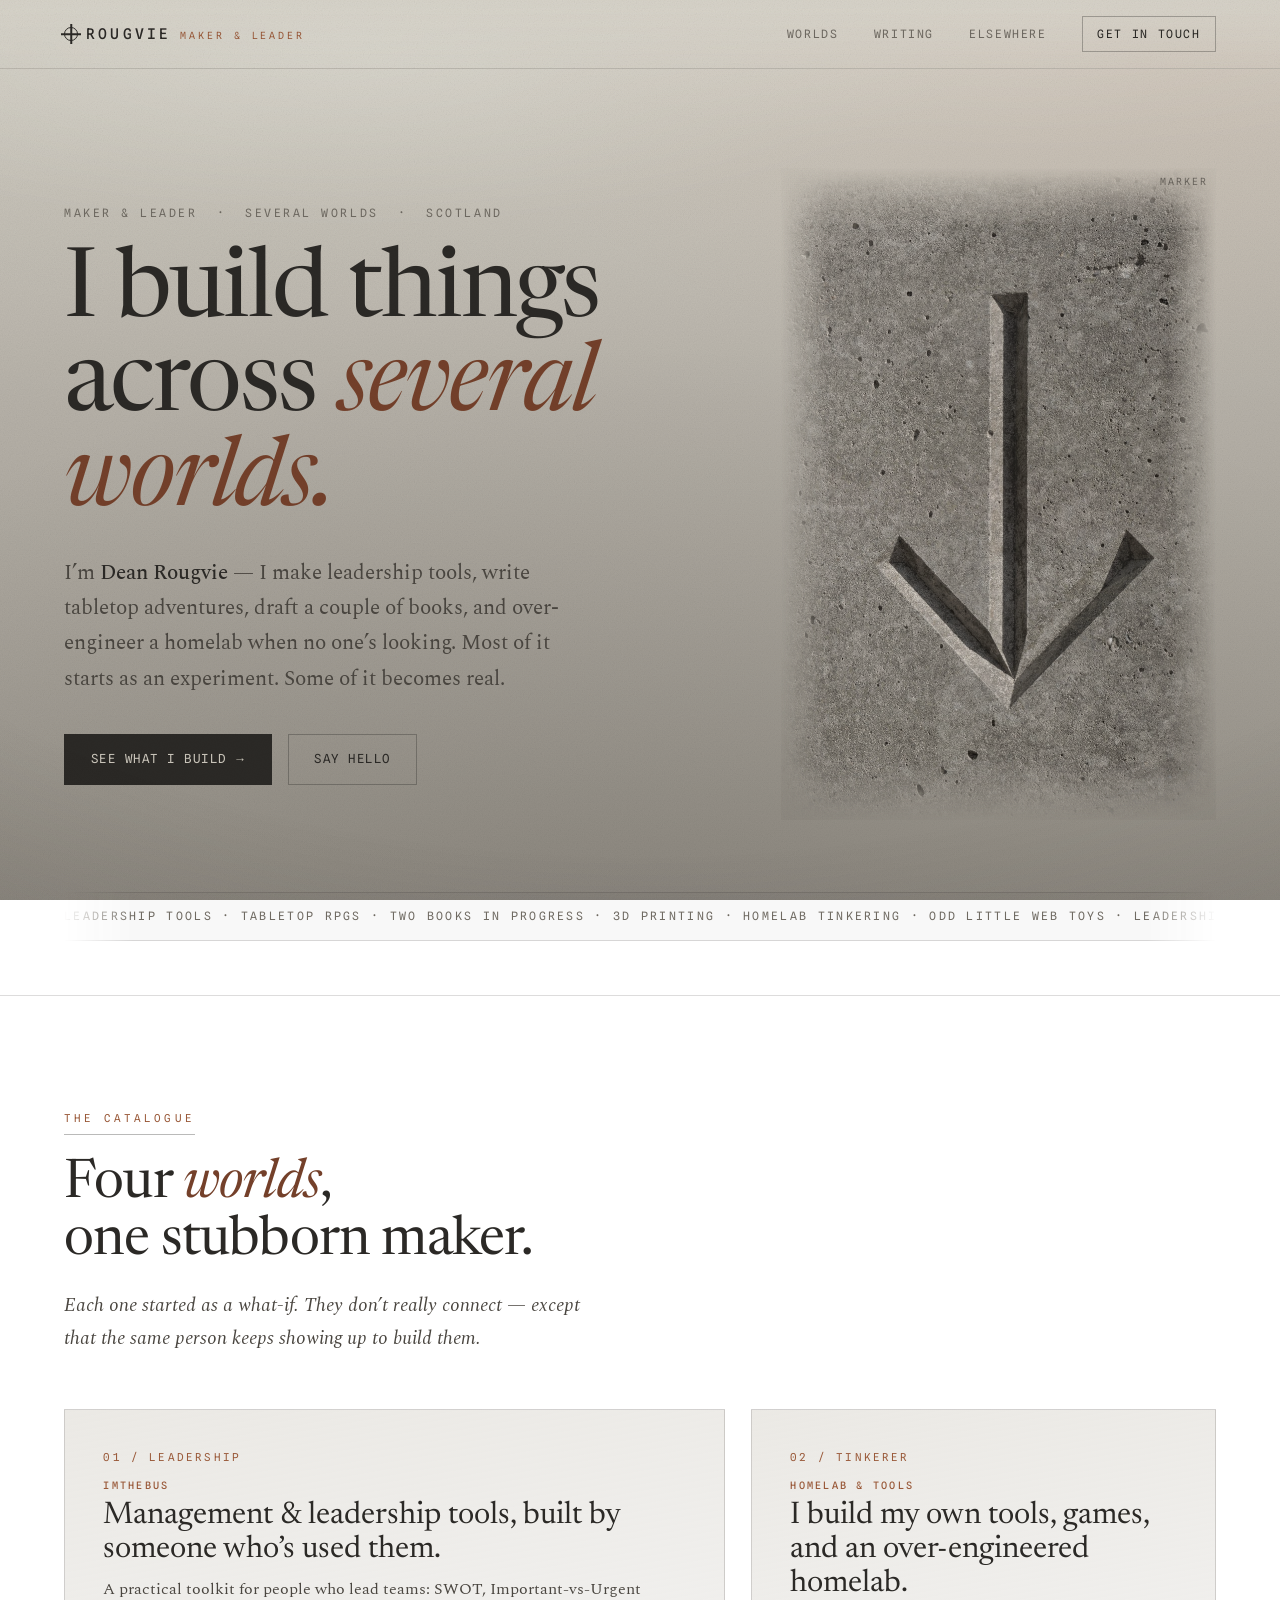
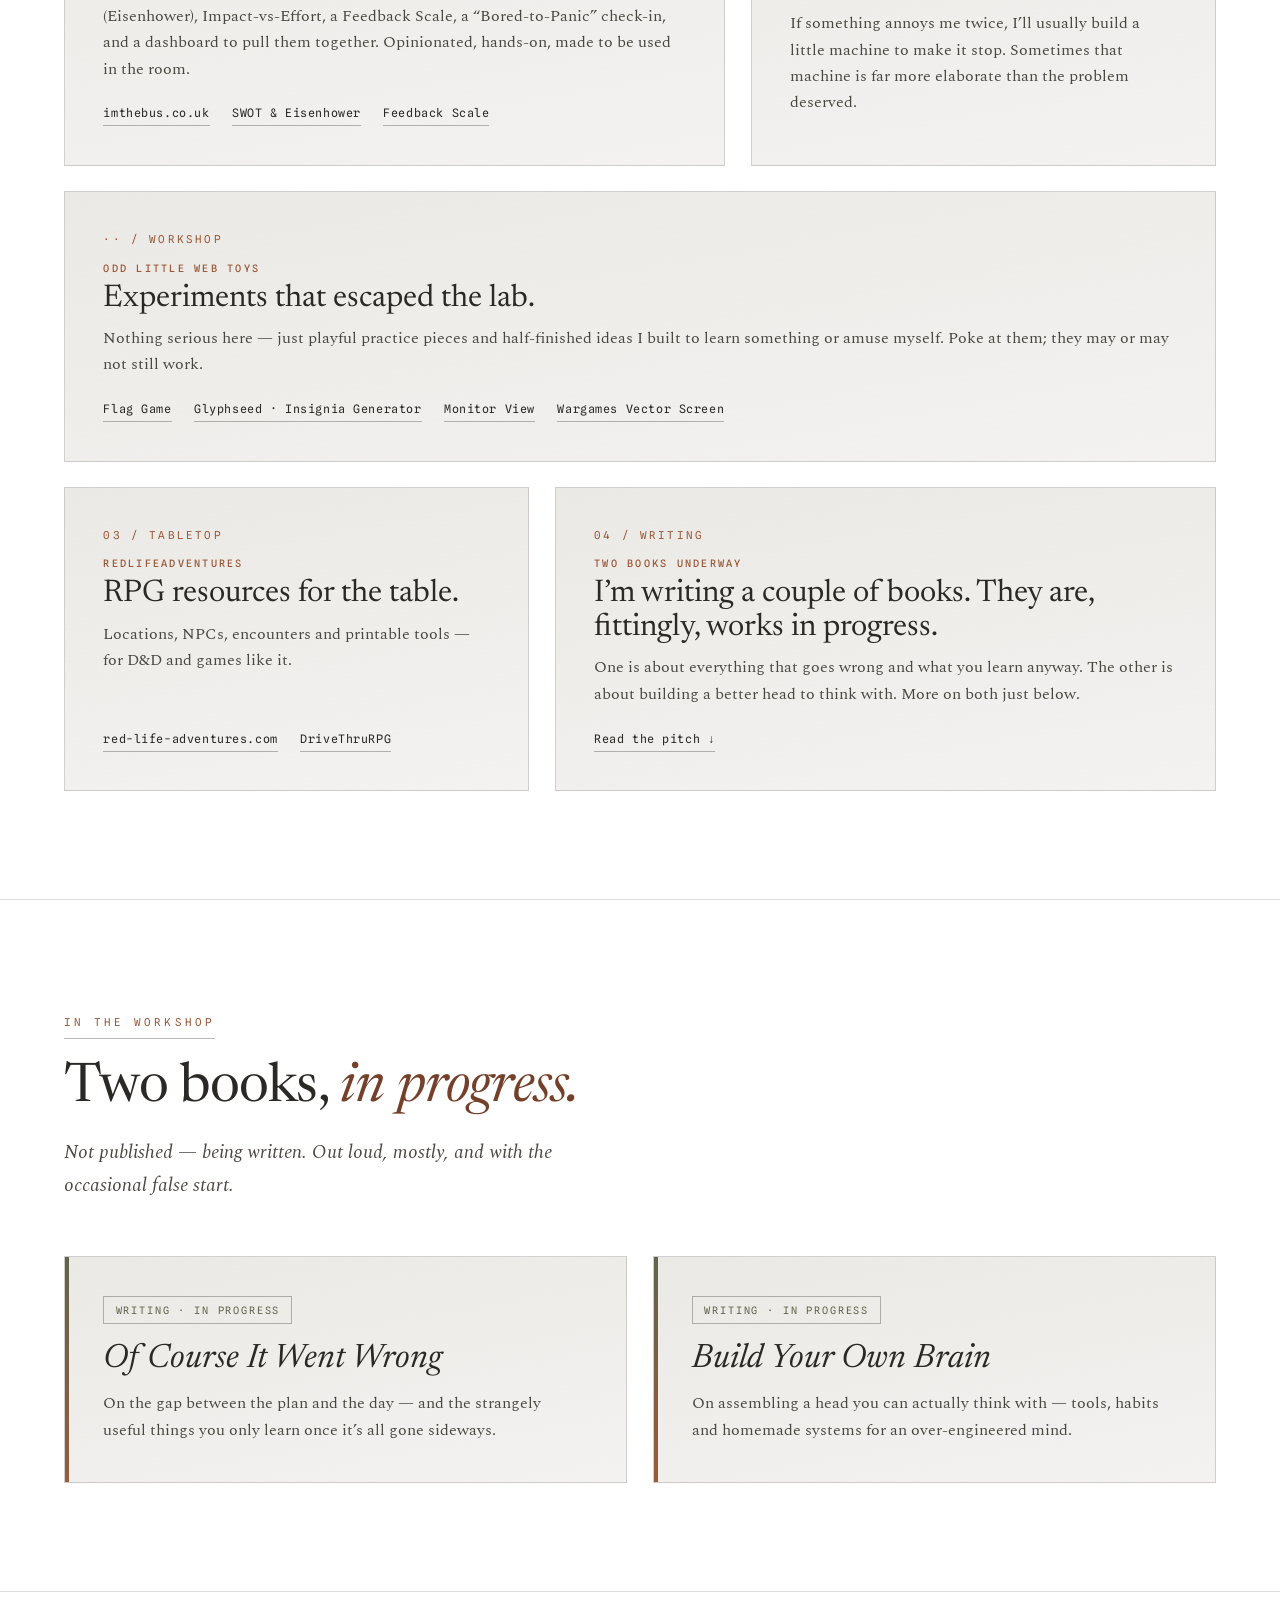
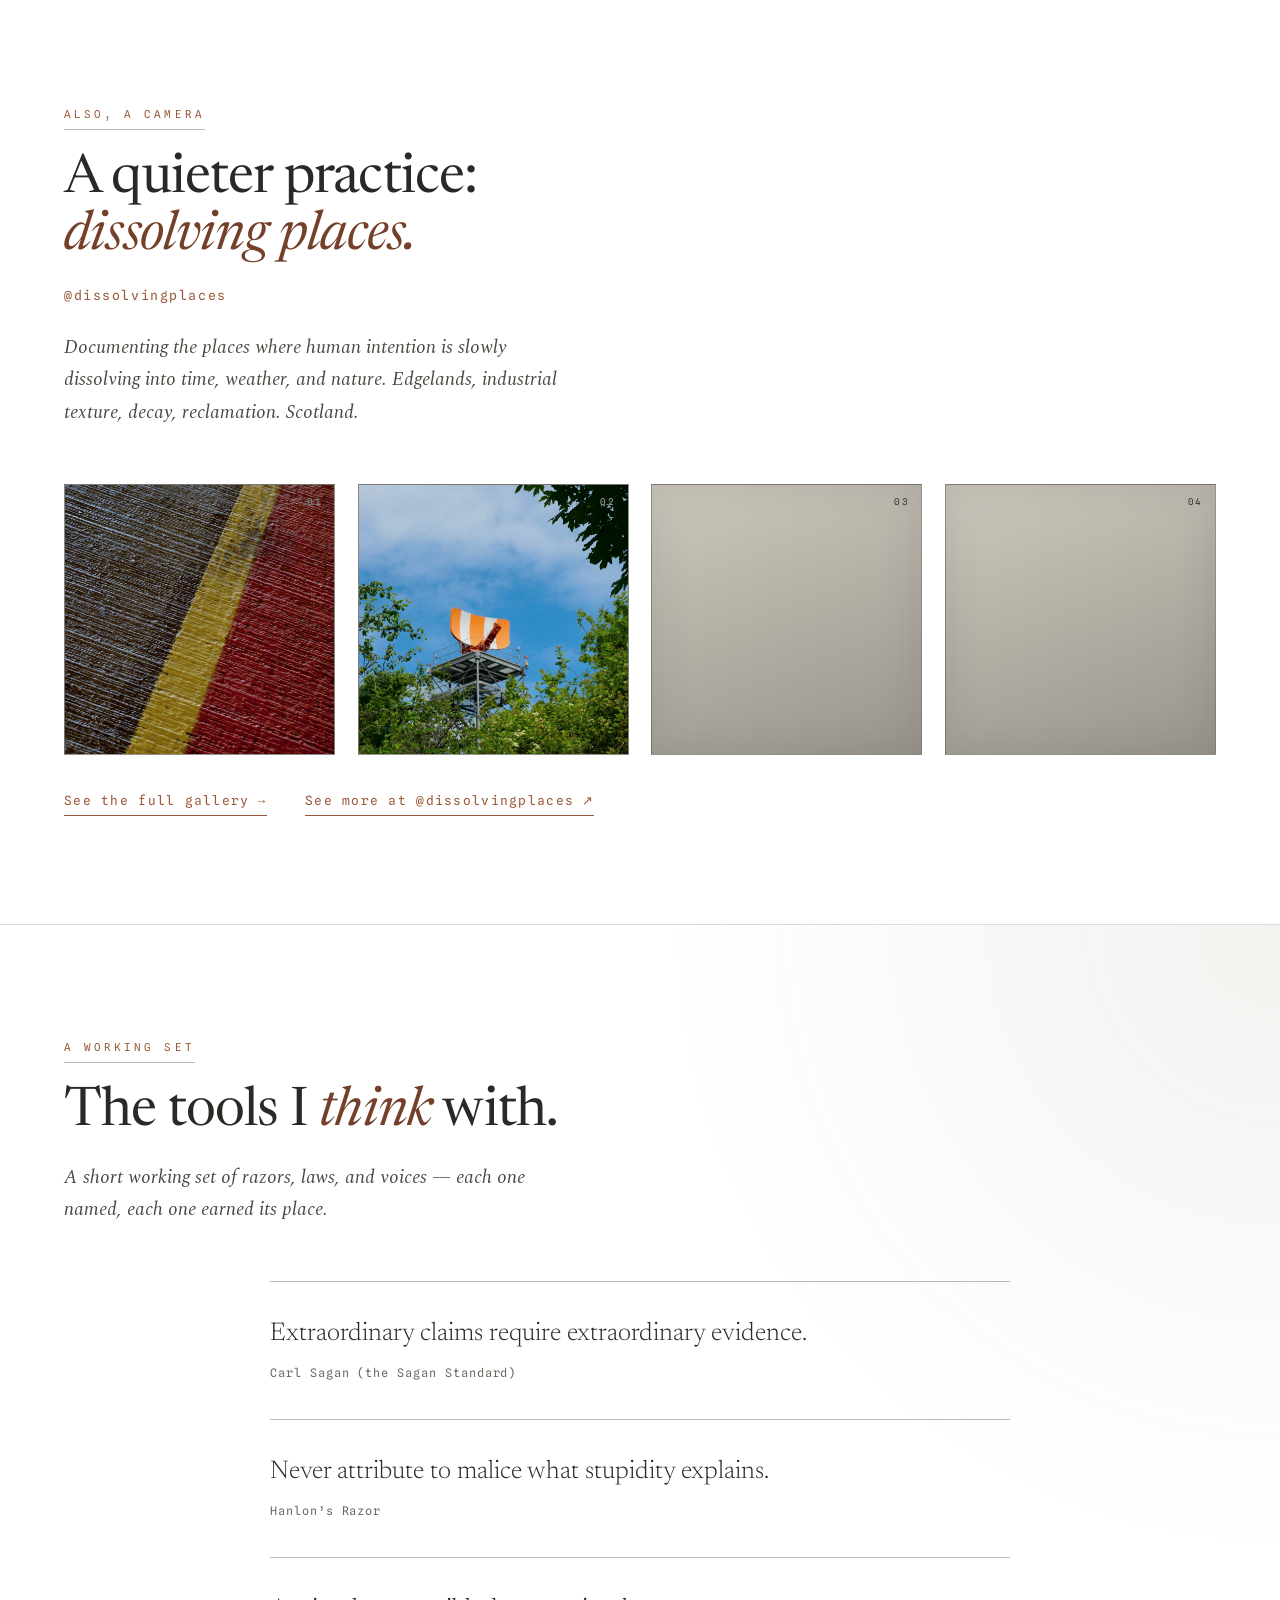
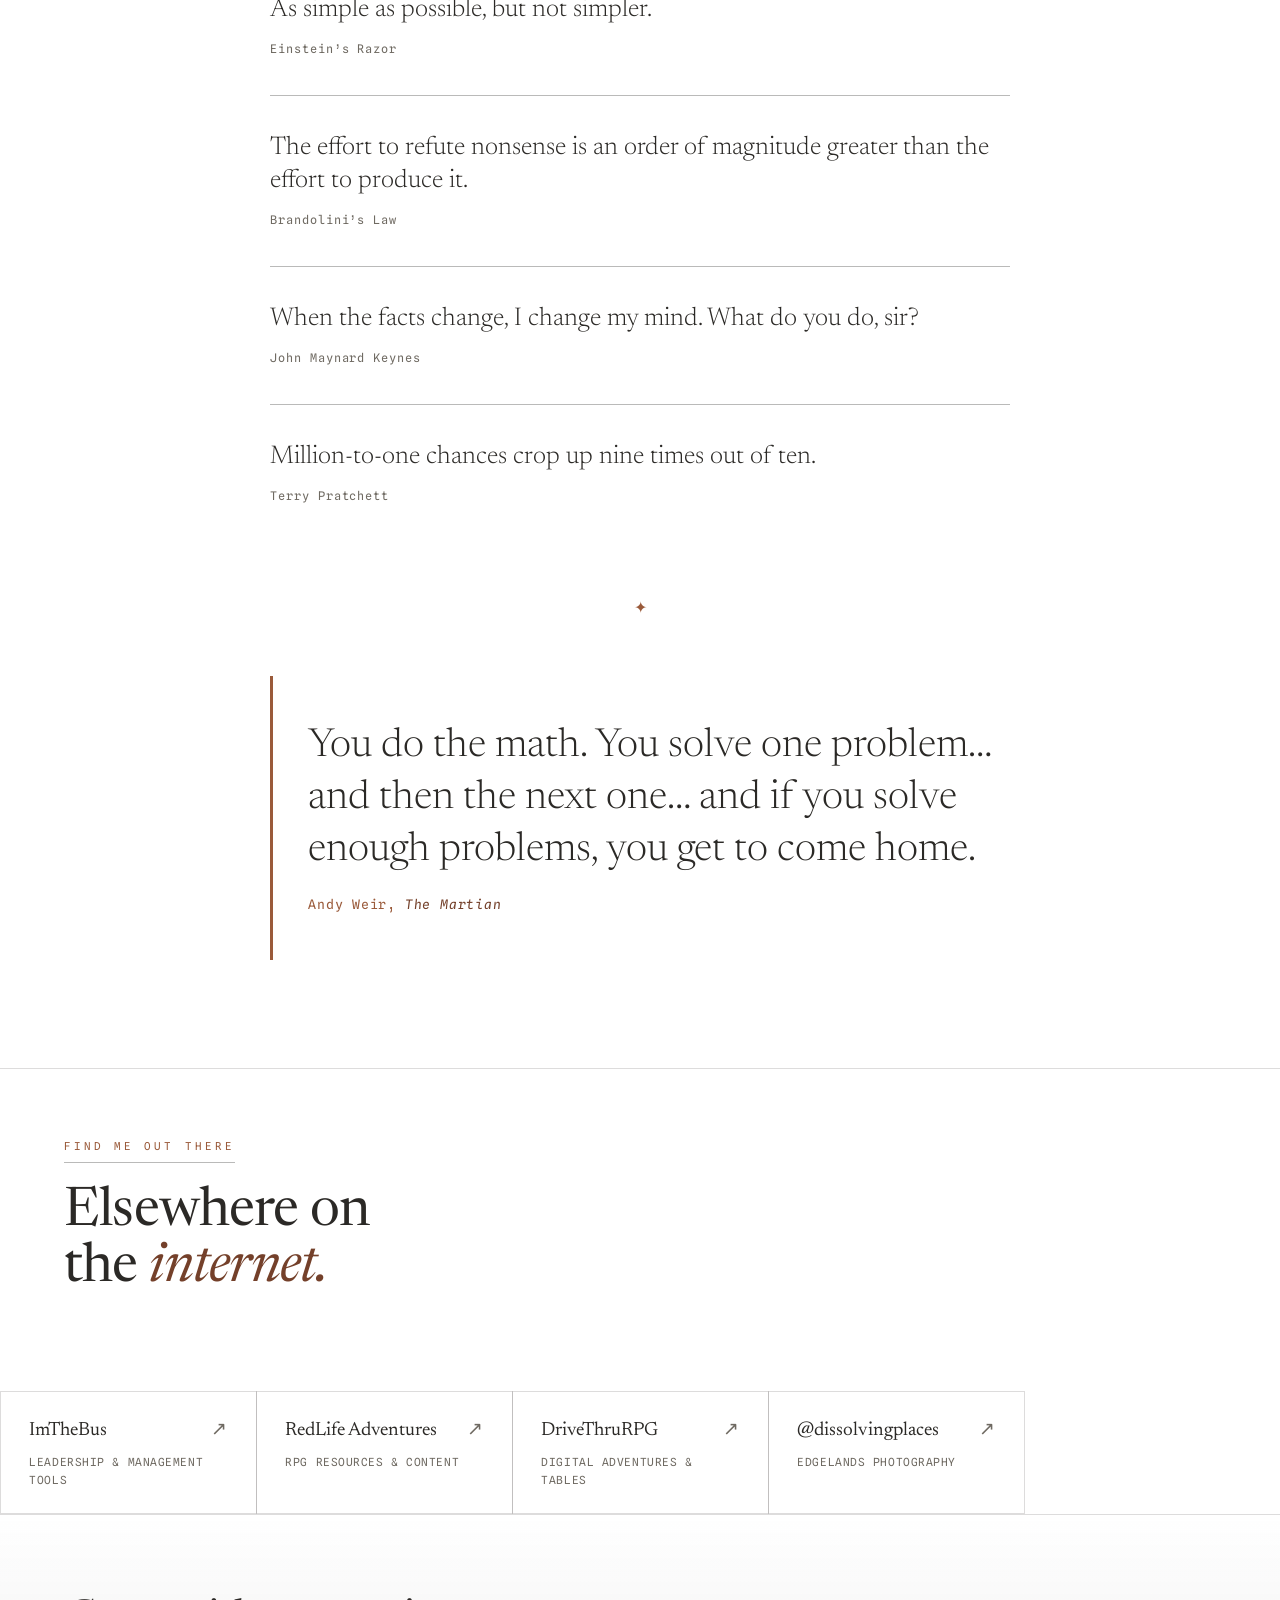
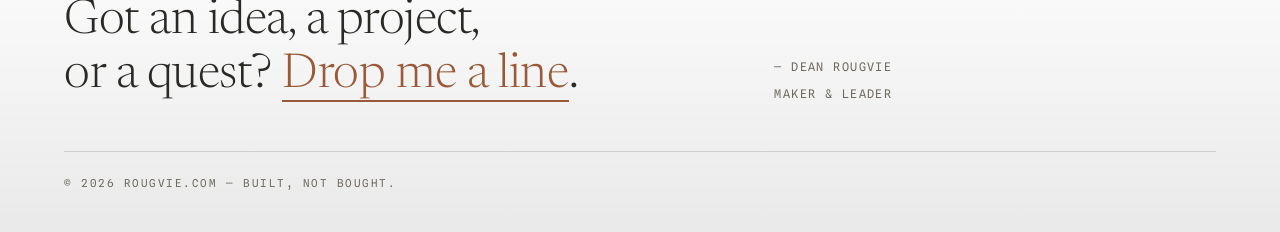
==== commit f2801751: "rougvie.com: replace hero portrait with edged arrow-sign photo (DSC_0240) Co-Authored-By: Claude Opu" ====
--- a/index.html
+++ b/index.html
@@ -70,8 +70,8 @@
           </div>
 
           <div class="hero-card reveal d2">
-            <span class="plate-id">PORTRAIT</span>
-            <img src="images/DR.png" alt="Portrait of Dean Rougvie">
+            <span class="plate-id">MARKER</span>
+            <img src="images/hero.jpg" alt="A carved concrete arrow pointing down — a sign out of context">
           </div>
         </div>
 
--- a/styles.css
+++ b/styles.css
@@ -216,37 +216,46 @@
 .btn-ghost { background: transparent; color: var(--ink); border-color: var(--line-strong); }
 .btn-ghost:hover { background: transparent; color: var(--rust); border-color: var(--rust); }
 
-/* hero portrait — a weathered survey plate */
+/* hero marker — an edgelands sign, edges feathered into the page */
 .hero-card {
   position: relative;
-  aspect-ratio: 4 / 5;
-  border: 1px solid var(--line-strong);
-  background:
-    repeating-linear-gradient(135deg, rgba(43,41,38,0.04) 0 2px, transparent 2px 9px),
-    linear-gradient(160deg, var(--paper), var(--concrete-deep));
-  box-shadow: inset 0 0 60px rgba(43,41,38,0.16);
-  overflow: hidden;
-}
-.hero-card::before, .hero-card::after {
-  content: ""; position: absolute; width: 18px; height: 18px;
-  border: 1px solid var(--line-strong); z-index: 3;
-}
-.hero-card::before { top: 12px; left: 12px; border-right: 0; border-bottom: 0; }
-.hero-card::after  { bottom: 12px; right: 12px; border-left: 0; border-top: 0; }
+  aspect-ratio: 868 / 1300;
+  background: transparent;
+  overflow: visible;
+}
+/* soft vignette layer sitting under the photo, so the fade reads as weathered ground */
+.hero-card::after {
+  content: ""; position: absolute; inset: 0; z-index: 1;
+  background: radial-gradient(120% 100% at 50% 42%, transparent 52%, rgba(43,41,38,0.10) 100%);
+  pointer-events: none;
+}
+.hero-card .plate-id {
+  position: absolute; top: 6px; right: 8px; z-index: 4;
+  font-family: var(--mono); font-size: 0.62rem; letter-spacing: 0.2em;
+  color: var(--ink-soft); opacity: 0.7;
+}
 .hero-card img {
+  position: relative; z-index: 2;
   width: 100%; height: 100%;
-  object-fit: cover; object-position: center 22%;
-  filter: grayscale(0.55) contrast(1.04) sepia(0.08);
+  object-fit: cover; object-position: center center;
+  filter: grayscale(0.5) contrast(1.04) sepia(0.07);
   mix-blend-mode: multiply;
-  opacity: 0.96;
-}
-.hero-card .plate-id {
-  position: absolute; top: 14px; right: 16px; z-index: 4;
-  font-family: var(--mono); font-size: 0.62rem; letter-spacing: 0.2em;
-  color: var(--ink-soft);
+  opacity: 0.97;
+  /* feather every edge to transparent — no hard rectangle.
+     Layered linear gradients (one per axis) intersected with a radial vignette. */
+  -webkit-mask-image:
+    linear-gradient(to right,  transparent 0, #000 11%, #000 89%, transparent 100%),
+    linear-gradient(to bottom, transparent 0, #000 9%,  #000 91%, transparent 100%),
+    radial-gradient(118% 100% at 50% 45%, #000 58%, transparent 100%);
+          mask-image:
+    linear-gradient(to right,  transparent 0, #000 11%, #000 89%, transparent 100%),
+    linear-gradient(to bottom, transparent 0, #000 9%,  #000 91%, transparent 100%),
+    radial-gradient(118% 100% at 50% 45%, #000 58%, transparent 100%);
+  -webkit-mask-composite: source-in;       /* Safari/WebKit */
+          mask-composite: intersect;       /* standard */
 }
 @media (max-width: 880px) {
-  .hero-card { max-width: 360px; aspect-ratio: 1 / 1; }
+  .hero-card { max-width: 320px; }
 }
 
 /* horizon ledger ticker */
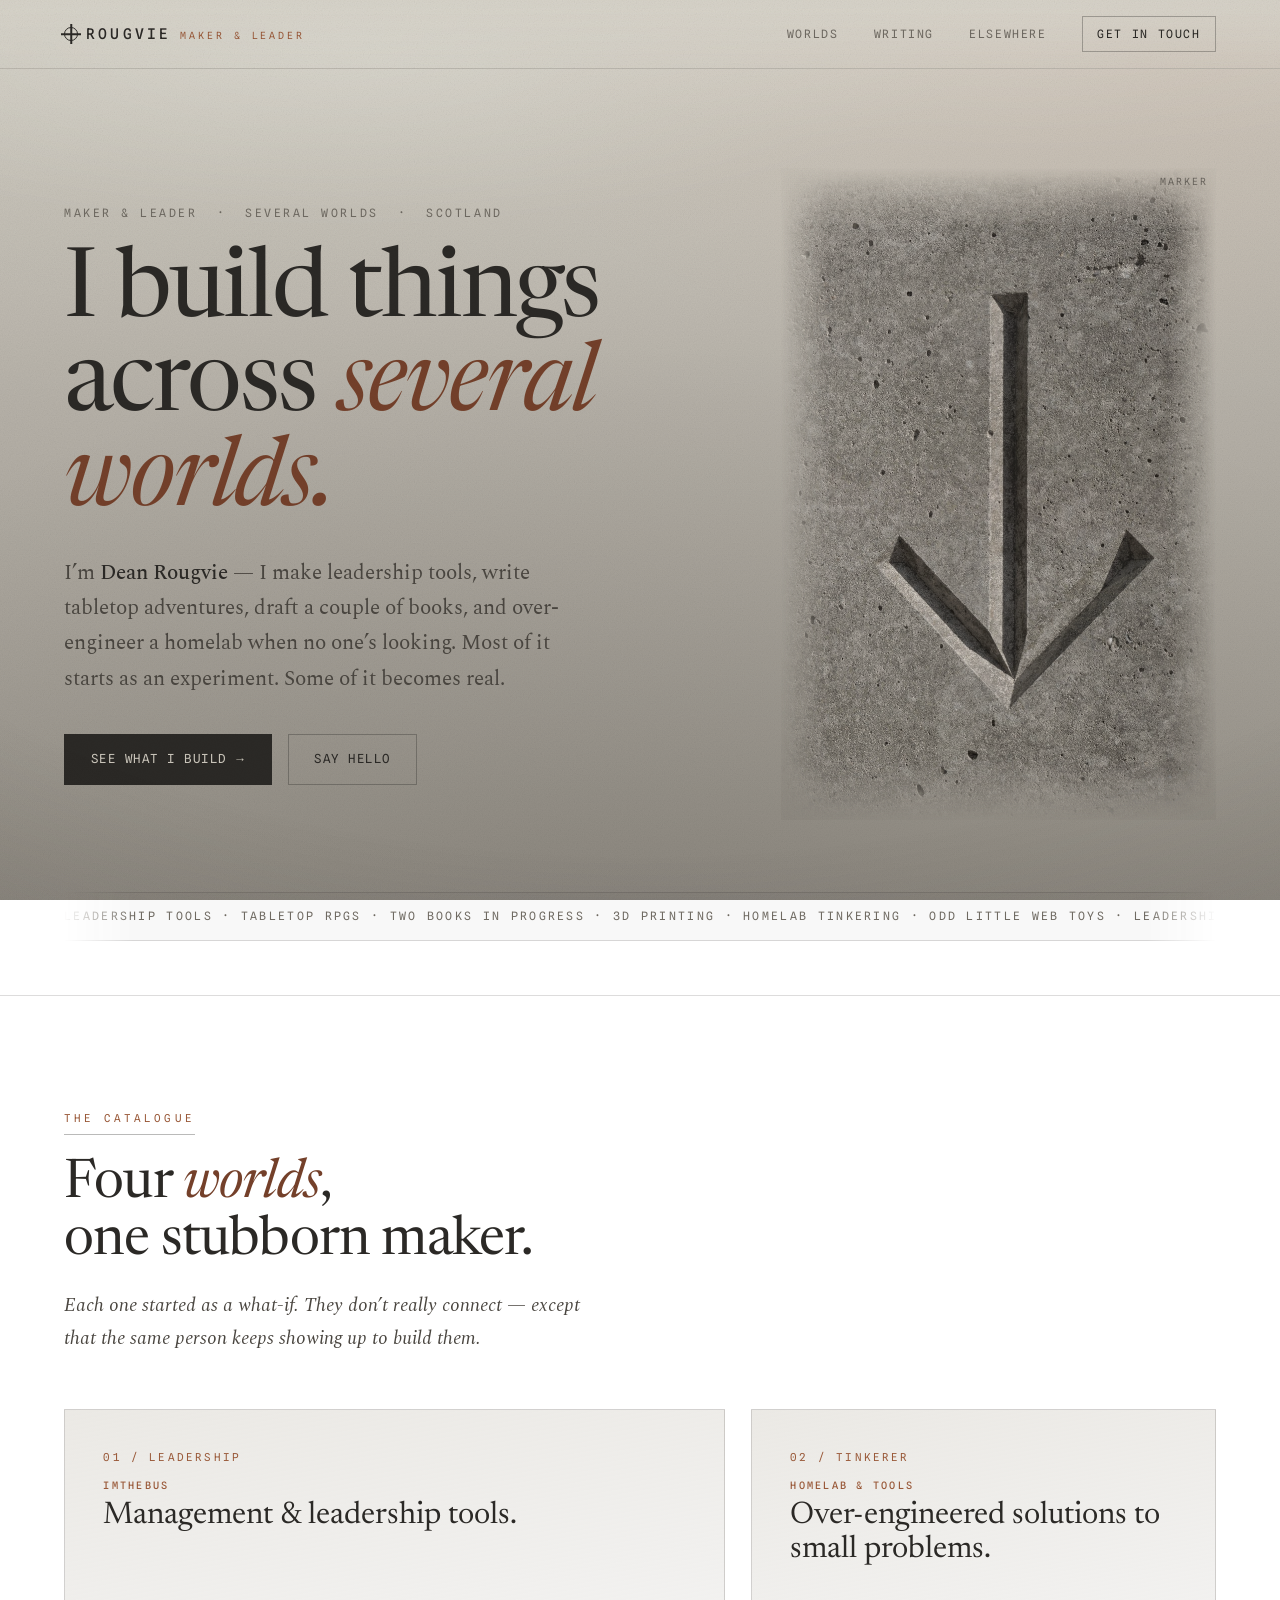
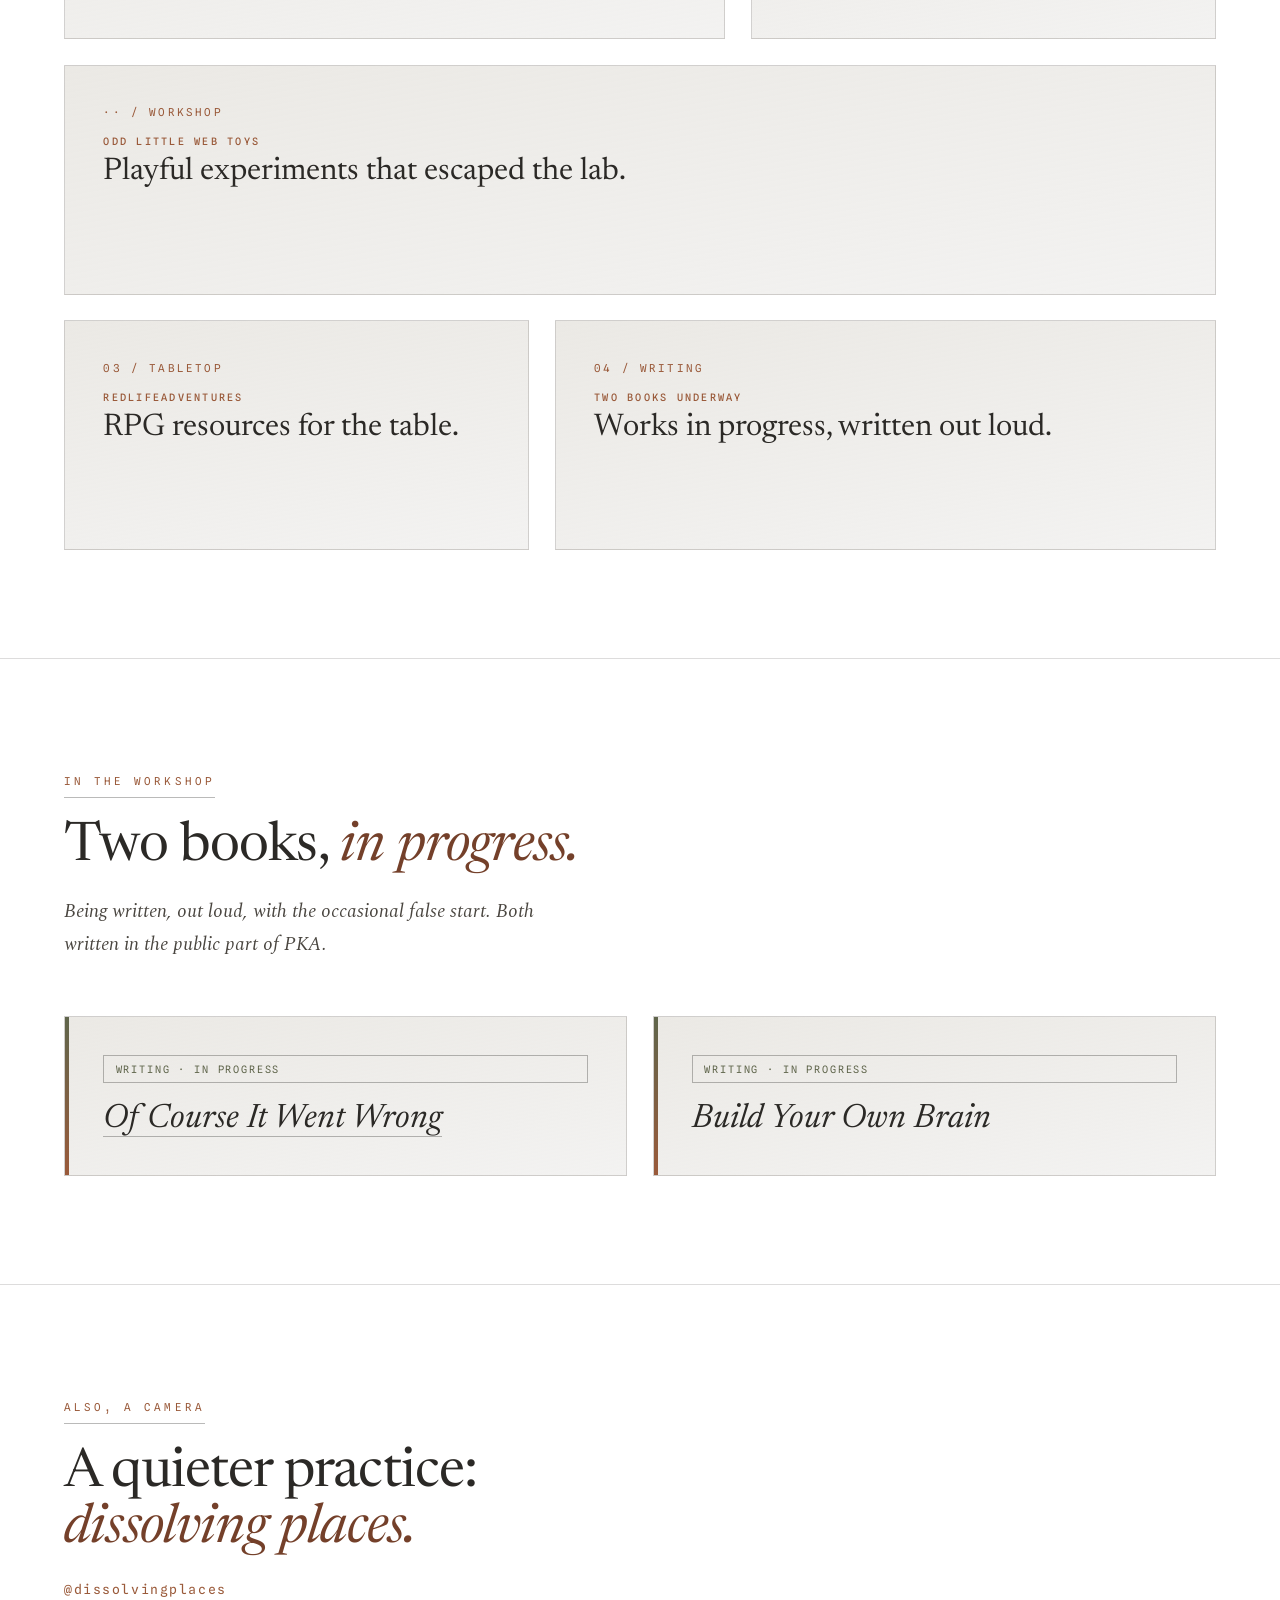
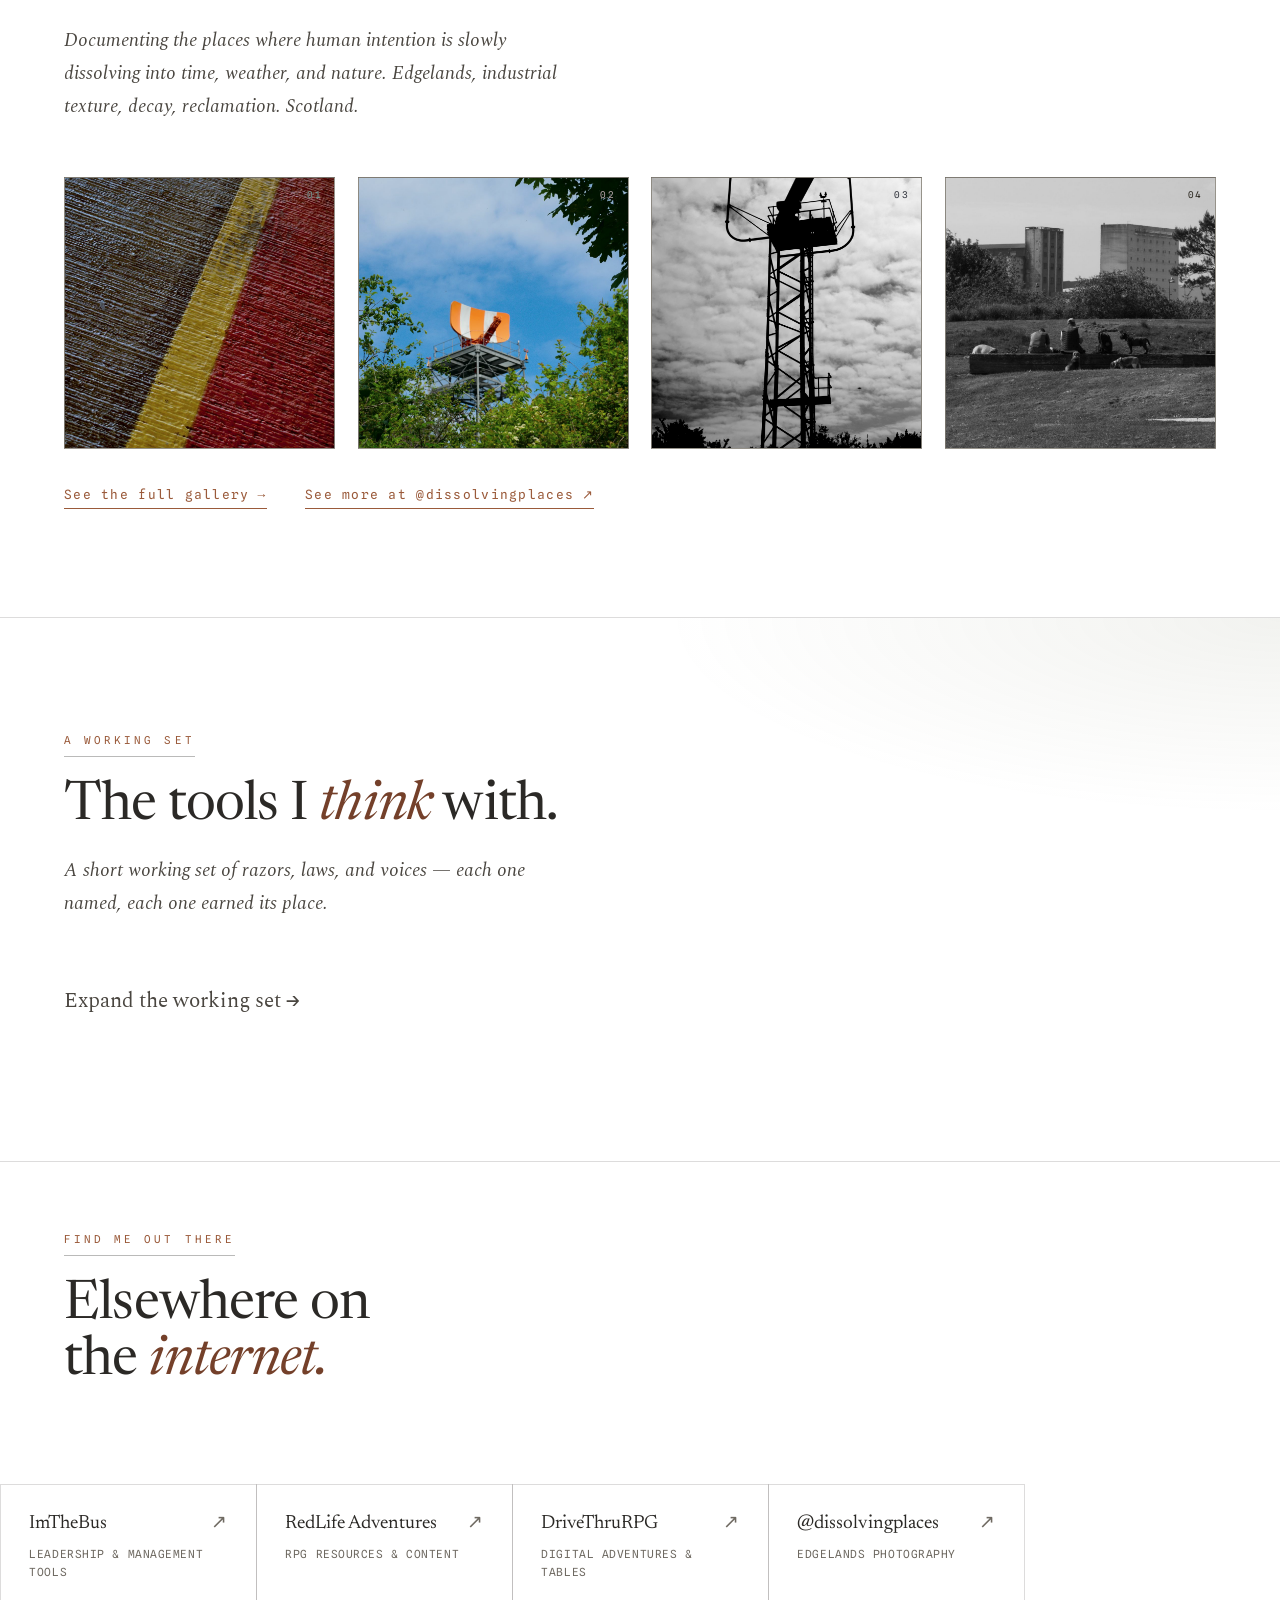
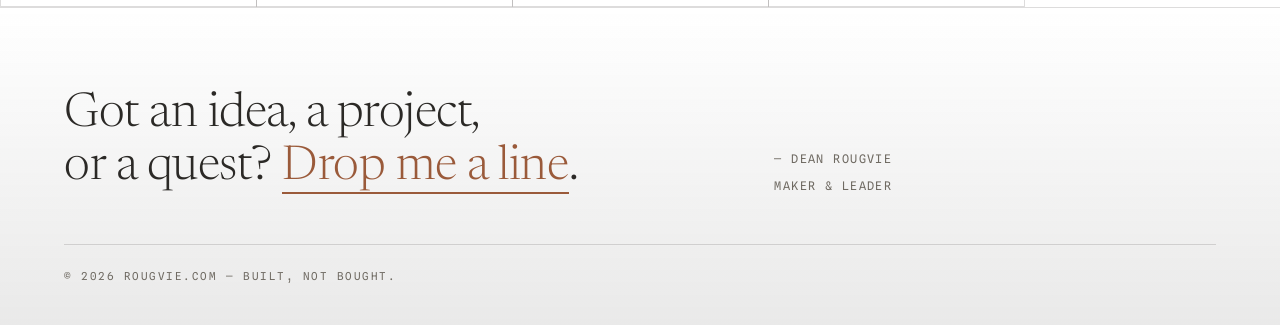
==== commit 72dddb9d: "Restructure site with collapsible sections and fix project links - Convert world cards to <details>/" ====
--- a/index.html
+++ b/index.html
@@ -85,7 +85,7 @@
       </div>
     </section>
 
-    <!-- ===================== WORLDS ===================== -->
+    <!-- ===================== TASTER / QUICK INTRO ===================== -->
     <section id="worlds" class="section-pad worlds-section">
       <div class="wrap">
         <div class="section-head reveal">
@@ -96,57 +96,75 @@
 
         <div class="worlds">
           <!-- Leadership -->
-          <article class="world span-7 reveal">
-            <span class="w-num">01 / Leadership</span>
-            <h3><span class="kicker">ImTheBus</span>Management &amp; leadership tools, built by someone who&rsquo;s used them.</h3>
-            <p>A practical toolkit for people who lead teams: SWOT, Important-vs-Urgent (Eisenhower), Impact-vs-Effort, a Feedback Scale, a &ldquo;Bored-to-Panic&rdquo; check-in, and a dashboard to pull them together. Opinionated, hands-on, made to be used in the room.</p>
-            <div class="w-links">
-              <a href="https://imthebus.co.uk" target="_blank" rel="noopener">imthebus.co.uk</a>
-              <a href="https://imthebus.co.uk" target="_blank" rel="noopener">SWOT &amp; Eisenhower</a>
-              <a href="https://imthebus.co.uk" target="_blank" rel="noopener">Feedback Scale</a>
-            </div>
-          </article>
+          <details class="world world-collapsible span-7 reveal">
+            <summary class="world-summary">
+              <span class="w-num">01 / Leadership</span>
+              <h3><span class="kicker">ImTheBus</span>Management &amp; leadership tools.</h3>
+            </summary>
+            <div class="world-detail">
+              <p>A practical toolkit for people who lead teams: SWOT, Important-vs-Urgent (Eisenhower), Impact-vs-Effort, a Feedback Scale, a &ldquo;Bored-to-Panic&rdquo; check-in, and a dashboard to pull them together. Opinionated, hands-on, made to be used in the room. Pairs with <a href="https://imthebus.github.io/OfCourseItWentWrong/" target="_blank" rel="noopener"><em>Of Course It Went Wrong</em></a> — the book describes the patterns, these tools help address them.</p>
+              <div class="w-links">
+                <a href="https://imthebus.co.uk" target="_blank" rel="noopener">imthebus.co.uk</a>
+              </div>
+            </div>
+          </details>
 
           <!-- Technologist -->
-          <article class="world span-5 reveal d1">
-            <span class="w-num">02 / Tinkerer</span>
-            <h3><span class="kicker">Homelab &amp; tools</span>I build my own tools, games, and an over-engineered homelab.</h3>
-            <p>If something annoys me twice, I&rsquo;ll usually build a little machine to make it stop. Sometimes that machine is far more elaborate than the problem deserved.</p>
-          </article>
+          <details class="world world-collapsible span-5 reveal d1">
+            <summary class="world-summary">
+              <span class="w-num">02 / Tinkerer</span>
+              <h3><span class="kicker">Homelab &amp; tools</span>Over-engineered solutions to small problems.</h3>
+            </summary>
+            <div class="world-detail">
+              <p>If something annoys me twice, I&rsquo;ll usually build a little machine to make it stop. Sometimes that machine is far more elaborate than the problem deserved. It&rsquo;s how I learn, and occasionally something useful emerges.</p>
+            </div>
+          </details>
 
           <!-- Web toys / experiments (NOT leadership) -->
-          <article class="world span-12 reveal">
-            <span class="w-num">·· / Workshop</span>
-            <h3><span class="kicker">Odd little web toys</span>Experiments that escaped the lab.</h3>
-            <p>Nothing serious here — just playful practice pieces and half-finished ideas I built to learn something or amuse myself. Poke at them; they may or may not still work.</p>
-            <div class="w-links">
-              <a href="https://imthebus.github.io/flag-game/" target="_blank" rel="noopener">Flag Game</a>
-              <a href="https://imthebus.github.io/insig/" target="_blank" rel="noopener">Glyphseed · Insignia Generator</a>
-              <a href="https://imthebus.github.io/monitor/" target="_blank" rel="noopener">Monitor View</a>
-              <a href="https://imthebus.github.io/VectorDisplay/" target="_blank" rel="noopener">Wargames Vector Screen</a>
-            </div>
-          </article>
+          <details class="world world-collapsible span-12 reveal">
+            <summary class="world-summary">
+              <span class="w-num">·· / Workshop</span>
+              <h3><span class="kicker">Odd little web toys</span>Playful experiments that escaped the lab.</h3>
+            </summary>
+            <div class="world-detail">
+              <p>Nothing serious here — just practice pieces and half-finished ideas I built to learn something or amuse myself. Poke at them; they may or may not still work.</p>
+              <div class="w-links">
+                <a href="https://imthebus.github.io/flag-game/" target="_blank" rel="noopener">Flag Game</a>
+                <a href="https://imthebus.github.io/insig/" target="_blank" rel="noopener">Glyphseed · Insignia Generator</a>
+                <a href="https://imthebus.github.io/monitor/" target="_blank" rel="noopener">Monitor View</a>
+                <a href="https://imthebus.github.io/VectorDisplay/" target="_blank" rel="noopener">Wargames Vector Screen</a>
+              </div>
+            </div>
+          </details>
 
           <!-- Tabletop RPG -->
-          <article class="world span-5 reveal">
-            <span class="w-num">03 / Tabletop</span>
-            <h3><span class="kicker">RedLifeAdventures</span>RPG resources for the table.</h3>
-            <p>Locations, NPCs, encounters and printable tools — for D&amp;D and games like it.</p>
-            <div class="w-links">
-              <a href="https://red-life-adventures.com" target="_blank" rel="noopener">red-life-adventures.com</a>
-              <a href="https://www.drivethrurpg.com" target="_blank" rel="noopener">DriveThruRPG</a>
-            </div>
-          </article>
+          <details class="world world-collapsible span-5 reveal">
+            <summary class="world-summary">
+              <span class="w-num">03 / Tabletop</span>
+              <h3><span class="kicker">RedLifeAdventures</span>RPG resources for the table.</h3>
+            </summary>
+            <div class="world-detail">
+              <p>Locations, NPCs, encounters and printable tools — for D&amp;D and games like it.</p>
+              <div class="w-links">
+                <a href="https://red-life-adventures.com" target="_blank" rel="noopener">red-life-adventures.com</a>
+                <a href="https://www.drivethrurpg.com" target="_blank" rel="noopener">DriveThruRPG</a>
+              </div>
+            </div>
+          </details>
 
           <!-- Author teaser -->
-          <article class="world span-7 reveal d1">
-            <span class="w-num">04 / Writing</span>
-            <h3><span class="kicker">Two books underway</span>I&rsquo;m writing a couple of books. They are, fittingly, works in progress.</h3>
-            <p>One is about everything that goes wrong and what you learn anyway. The other is about building a better head to think with. More on both just below.</p>
-            <div class="w-links">
-              <a href="#writing">Read the pitch ↓</a>
-            </div>
-          </article>
+          <details class="world world-collapsible span-7 reveal d1">
+            <summary class="world-summary">
+              <span class="w-num">04 / Writing</span>
+              <h3><span class="kicker">Two books underway</span>Works in progress, written out loud.</h3>
+            </summary>
+            <div class="world-detail">
+              <p><a href="https://imthebus.github.io/OfCourseItWentWrong/" target="_blank" rel="noopener"><em>Of Course It Went Wrong</em></a> is about everything that goes sideways and what you learn anyway. <em>Build Your Own Brain</em> is about assembling a head you can actually think with — tools, habits and systems for an over-engineered mind. Read the full pitches below.</p>
+              <div class="w-links">
+                <a href="#writing">Read the pitches ↓</a>
+              </div>
+            </div>
+          </details>
         </div>
       </div>
     </section>
@@ -157,22 +175,30 @@
         <div class="section-head reveal">
           <span class="eyebrow">In the workshop</span>
           <h2>Two books, <em>in progress.</em></h2>
-          <p>Not published — being written. Out loud, mostly, and with the occasional false start.</p>
+          <p>Being written, out loud, with the occasional false start. Both written in the public part of PKA.</p>
         </div>
 
         <div class="writing-grid">
-          <article class="book reveal">
-            <span class="spine" aria-hidden="true"></span>
-            <span class="status-pill">Writing · in progress</span>
-            <h3>Of Course It Went Wrong</h3>
-            <p>On the gap between the plan and the day — and the strangely useful things you only learn once it&rsquo;s all gone sideways.</p>
-          </article>
-          <article class="book reveal d1">
-            <span class="spine" aria-hidden="true"></span>
-            <span class="status-pill">Writing · in progress</span>
-            <h3>Build Your Own Brain</h3>
-            <p>On assembling a head you can actually think with — tools, habits and homemade systems for an over-engineered mind.</p>
-          </article>
+          <details class="book book-collapsible reveal">
+            <summary class="book-summary">
+              <span class="spine" aria-hidden="true"></span>
+              <span class="status-pill">Writing · in progress</span>
+              <h3><a href="https://imthebus.github.io/OfCourseItWentWrong/" target="_blank" rel="noopener">Of Course It Went Wrong</a></h3>
+            </summary>
+            <div class="book-detail">
+              <p><strong>On the gap between the plan and the day.</strong> A reference book of 40 failure patterns (why they happen, how they show up, what they cost, how to counter them) — Individual → Team → Organisation → Systems. Also a companion to ImTheBus: the book describes the patterns, the tools help address them.</p>
+            </div>
+          </details>
+          <details class="book book-collapsible reveal d1">
+            <summary class="book-summary">
+              <span class="spine" aria-hidden="true"></span>
+              <span class="status-pill">Writing · in progress</span>
+              <h3>Build Your Own Brain</h3>
+            </summary>
+            <div class="book-detail">
+              <p><strong>On assembling a head you can actually think with.</strong> A decision-led guide to designing a personal knowledge assistant — for curious people somewhere between non-technical and semi-technical who want to understand the why, not just the recipe. Written in public from the working source-of-truth documents of a real, working system.</p>
+            </div>
+          </details>
         </div>
       </div>
     </section>
@@ -232,39 +258,44 @@
           <p class="phil-kicker">A short working set of razors, laws, and voices — each one named, each one earned its place.</p>
         </div>
 
-        <ul class="phil-wall reveal">
-          <li class="phil-line">
-            <blockquote>Extraordinary claims require extraordinary evidence.</blockquote>
-            <cite>Carl Sagan (the Sagan Standard)</cite>
-          </li>
-          <li class="phil-line">
-            <blockquote>Never attribute to malice what stupidity explains.</blockquote>
-            <cite>Hanlon&rsquo;s Razor</cite>
-          </li>
-          <li class="phil-line">
-            <blockquote>As simple as possible, but not simpler.</blockquote>
-            <cite>Einstein&rsquo;s Razor</cite>
-          </li>
-          <li class="phil-line">
-            <blockquote>The effort to refute nonsense is an order of magnitude greater than the effort to produce it.</blockquote>
-            <cite>Brandolini&rsquo;s Law</cite>
-          </li>
-          <li class="phil-line">
-            <blockquote>When the facts change, I change my mind. What do you do, sir?</blockquote>
-            <cite>John Maynard Keynes</cite>
-          </li>
-          <li class="phil-line">
-            <blockquote>Million-to-one chances crop up nine times out of ten.</blockquote>
-            <cite>Terry Pratchett</cite>
-          </li>
-        </ul>
-
-        <div class="phil-div reveal" aria-hidden="true">✦</div>
-
-        <div class="phil-anchor reveal">
-          <blockquote>You do the math. You solve one problem&hellip; and then the next one&hellip; and if you solve enough problems, you get to come home.</blockquote>
-          <cite>Andy Weir, <em>The Martian</em></cite>
-        </div>
+        <details class="phil-details reveal">
+          <summary class="phil-summary">Expand the working set <span class="arr" style="display: inline;">→</span></summary>
+          <div class="phil-detail-body">
+            <ul class="phil-wall">
+              <li class="phil-line">
+                <blockquote>Extraordinary claims require extraordinary evidence.</blockquote>
+                <cite>Carl Sagan (the Sagan Standard)</cite>
+              </li>
+              <li class="phil-line">
+                <blockquote>Never attribute to malice what stupidity explains.</blockquote>
+                <cite>Hanlon&rsquo;s Razor</cite>
+              </li>
+              <li class="phil-line">
+                <blockquote>As simple as possible, but not simpler.</blockquote>
+                <cite>Einstein&rsquo;s Razor</cite>
+              </li>
+              <li class="phil-line">
+                <blockquote>The effort to refute nonsense is an order of magnitude greater than the effort to produce it.</blockquote>
+                <cite>Brandolini&rsquo;s Law</cite>
+              </li>
+              <li class="phil-line">
+                <blockquote>When the facts change, I change my mind. What do you do, sir?</blockquote>
+                <cite>John Maynard Keynes</cite>
+              </li>
+              <li class="phil-line">
+                <blockquote>Million-to-one chances crop up nine times out of ten.</blockquote>
+                <cite>Terry Pratchett</cite>
+              </li>
+            </ul>
+
+            <div class="phil-div" aria-hidden="true">✦</div>
+
+            <div class="phil-anchor">
+              <blockquote>You do the math. You solve one problem&hellip; and then the next one&hellip; and if you solve enough problems, you get to come home.</blockquote>
+              <cite>Andy Weir, <em>The Martian</em></cite>
+            </div>
+          </div>
+        </details>
       </div>
     </section>
 
--- a/styles.css
+++ b/styles.css
@@ -554,6 +554,72 @@
 }
 .foot-survey { color: var(--lichen-deep); }
 
+/* ====================== COLLAPSIBLE SECTIONS (details/summary) ====================== */
+
+/* World cards collapsible */
+.world-collapsible {
+  display: flex !important;
+  flex-direction: column;
+  padding: 0 !important;
+}
+.world-collapsible summary {
+  display: flex;
+  flex-direction: column;
+  padding: clamp(1.5rem, 3vw, 2.4rem);
+  cursor: pointer;
+  list-style: none;
+  position: relative;
+}
+.world-collapsible summary::-webkit-details-marker { display: none; }
+.world-summary h3 { margin-block: 0.9rem 0 !important; }
+.world-detail {
+  padding: 0 clamp(1.5rem, 3vw, 2.4rem) clamp(1.5rem, 3vw, 2.4rem);
+  border-top: 1px solid var(--line);
+}
+.world-collapsible[open] summary h3 { margin-bottom: 0.6rem; }
+
+/* Book cards collapsible */
+.book-collapsible {
+  display: flex !important;
+  flex-direction: column;
+  padding: 0 !important;
+}
+.book-collapsible summary {
+  display: flex;
+  flex-direction: column;
+  padding: clamp(1.6rem, 3vw, 2.4rem);
+  cursor: pointer;
+  list-style: none;
+}
+.book-collapsible summary::-webkit-details-marker { display: none; }
+.book-summary h3 { margin: 0 !important; color: var(--ink); }
+.book-summary h3 a { color: inherit; border-bottom: 1px solid var(--line-strong); transition: color 0.4s var(--ease), border-color 0.4s var(--ease); }
+.book-summary h3 a:hover { color: var(--rust); border-color: var(--rust); }
+.book-detail {
+  padding: 0 clamp(1.6rem, 3vw, 2.4rem) clamp(1.6rem, 3vw, 2.4rem);
+  border-top: 1px solid var(--line);
+}
+.book-detail p { margin-top: 0; }
+.book-collapsible[open] { min-height: auto; }
+
+/* Philosophy collapsible */
+.phil-details {
+  position: relative;
+}
+.phil-summary {
+  cursor: pointer;
+  list-style: none;
+  font-family: var(--body);
+  font-size: clamp(1.05rem, 1rem + 0.4vw, 1.3rem);
+  line-height: 1.7;
+  color: var(--ink-soft);
+  padding: 0.6rem 0;
+  margin-bottom: 1.5rem;
+}
+.phil-summary::-webkit-details-marker { display: none; }
+.phil-summary:hover { color: var(--ink); }
+.phil-detail-body { margin-top: 1.5rem; }
+
 /* ====================== SCROLL REVEAL (slow, weather-like) ====================== */
 .reveal {
   opacity: 0; transform: translateY(18px);
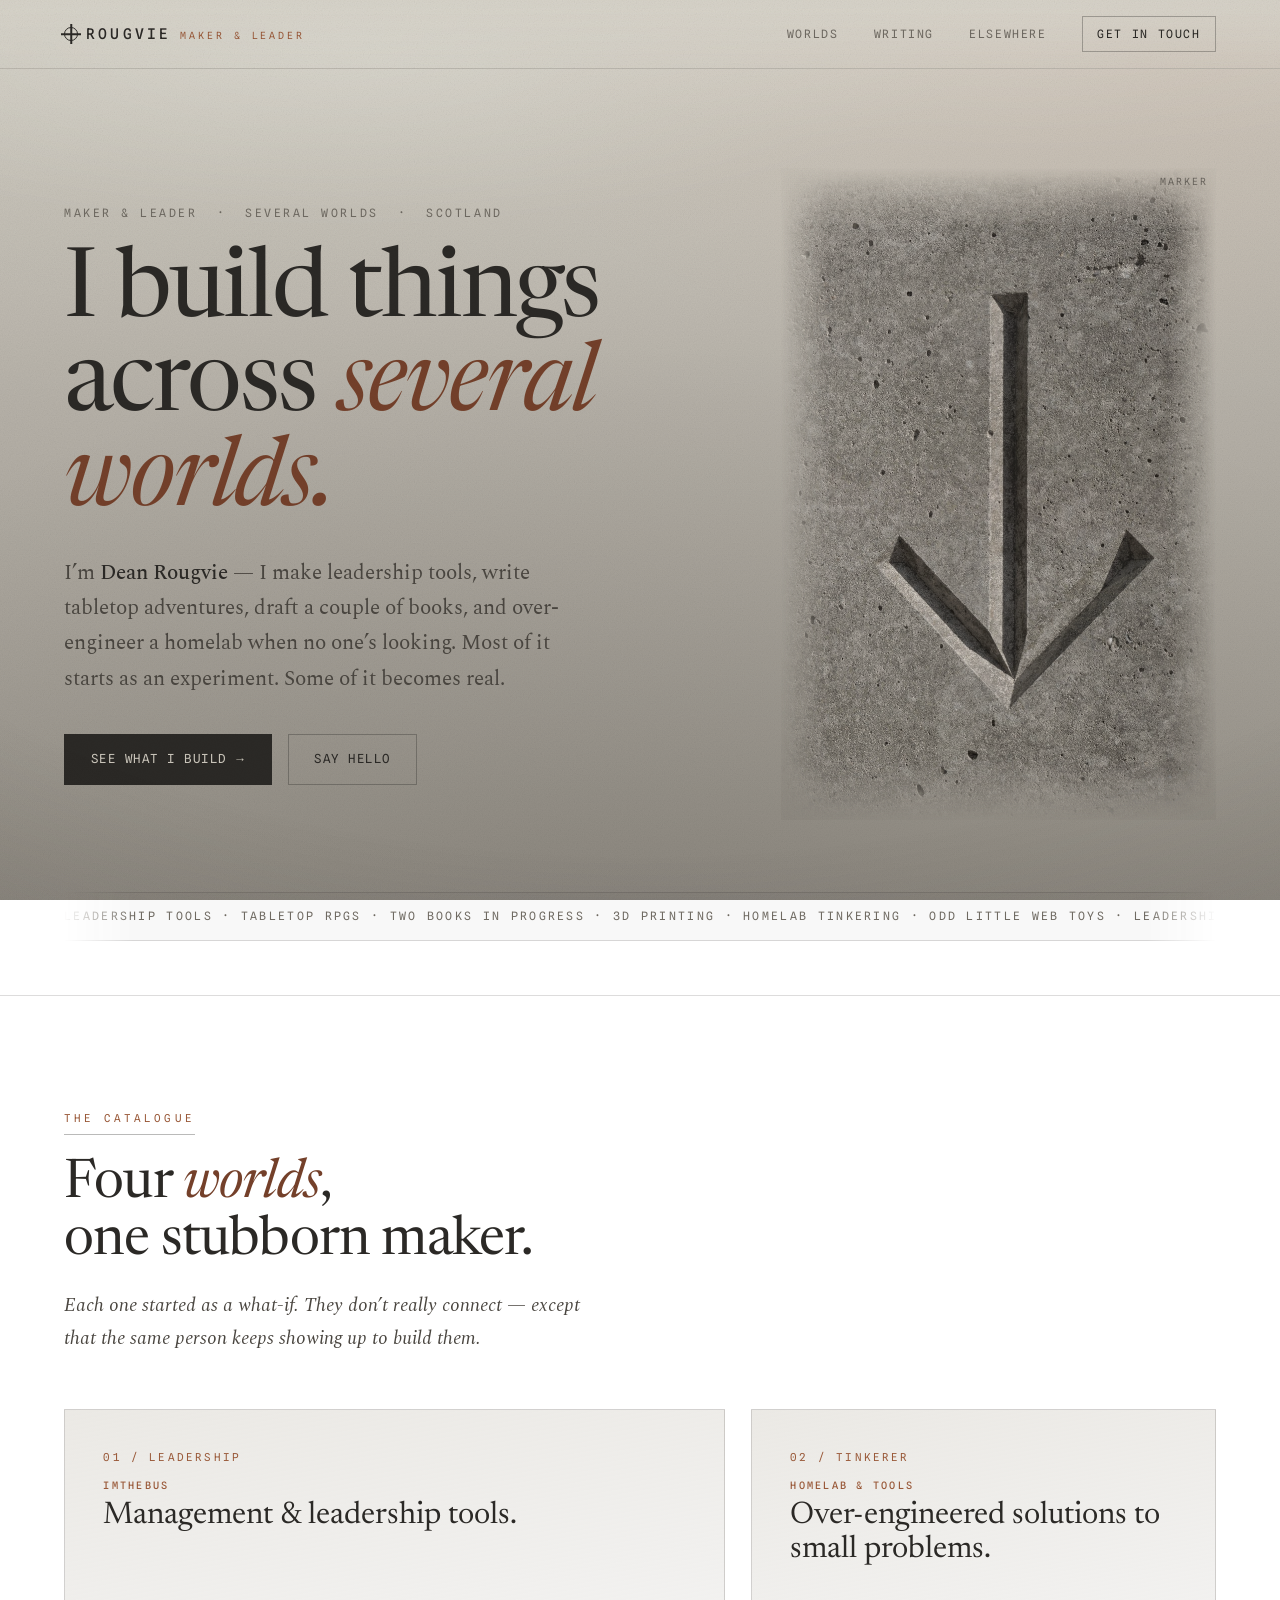
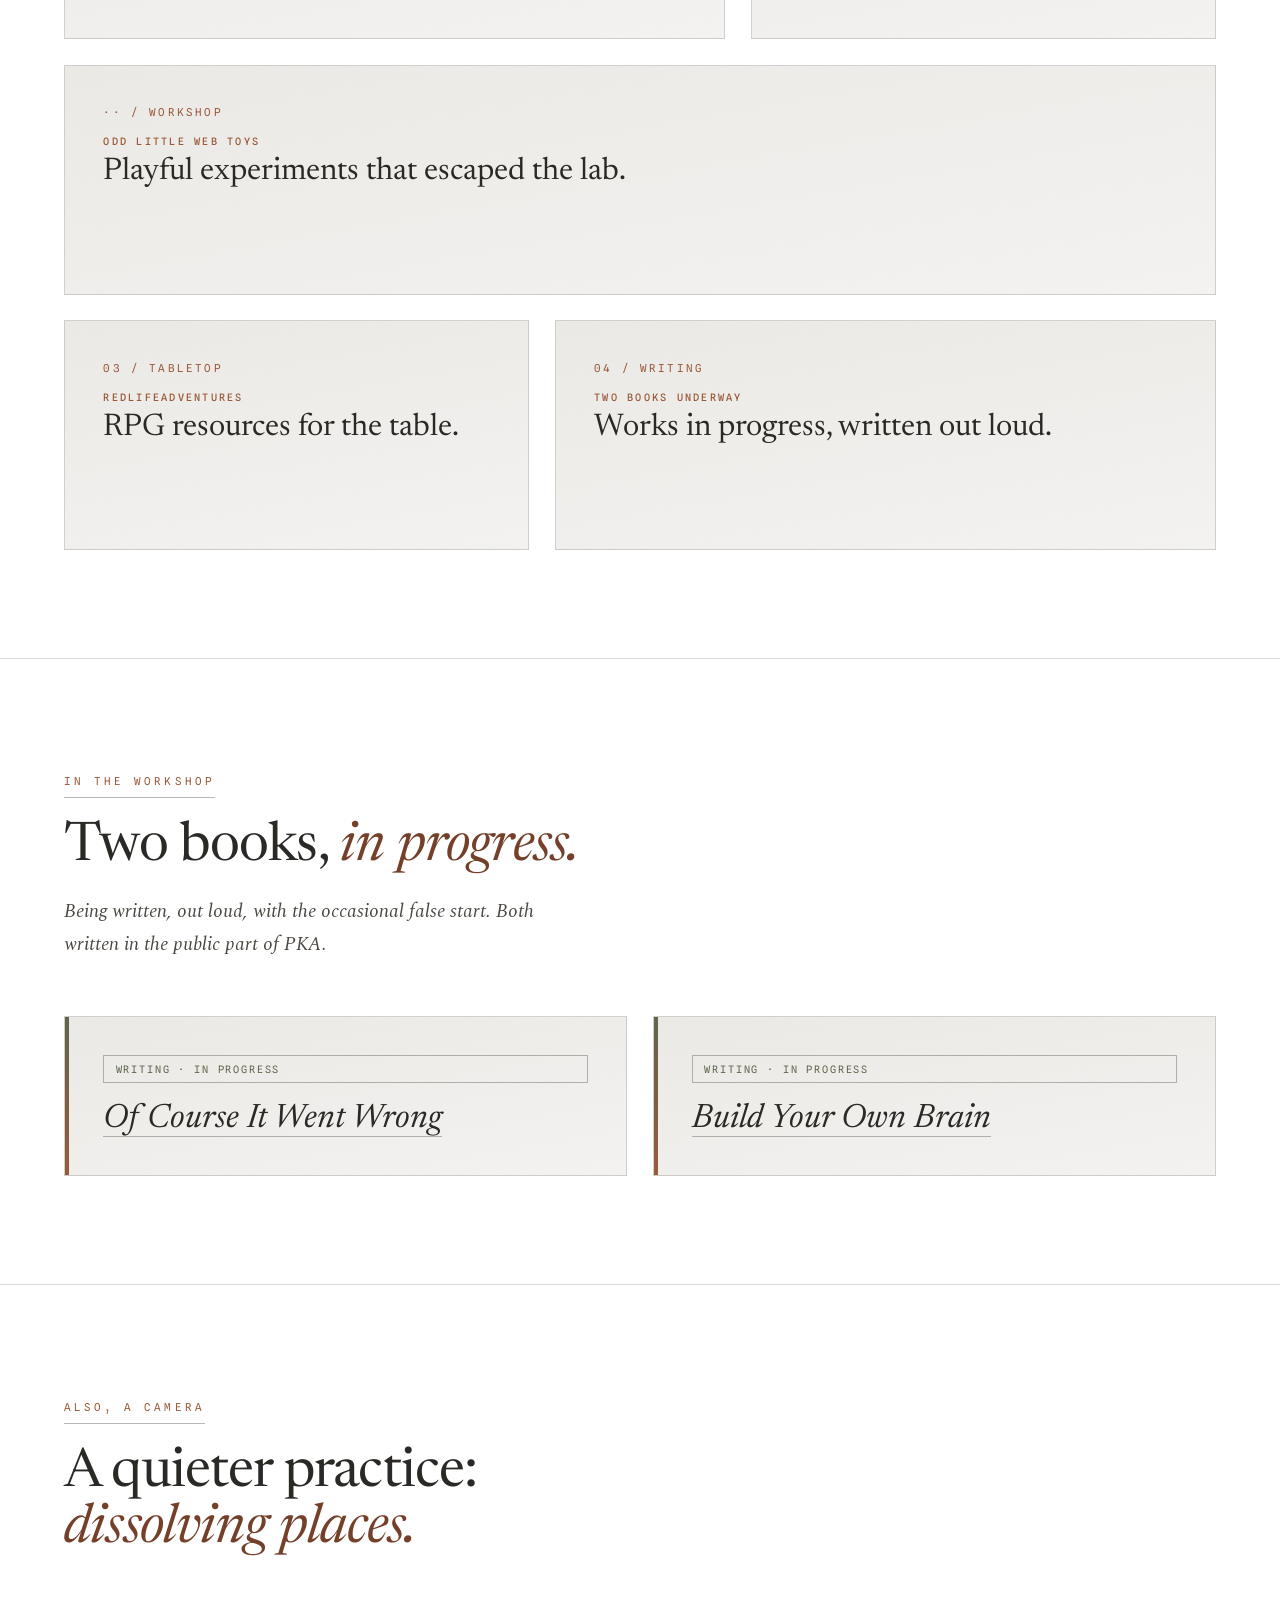
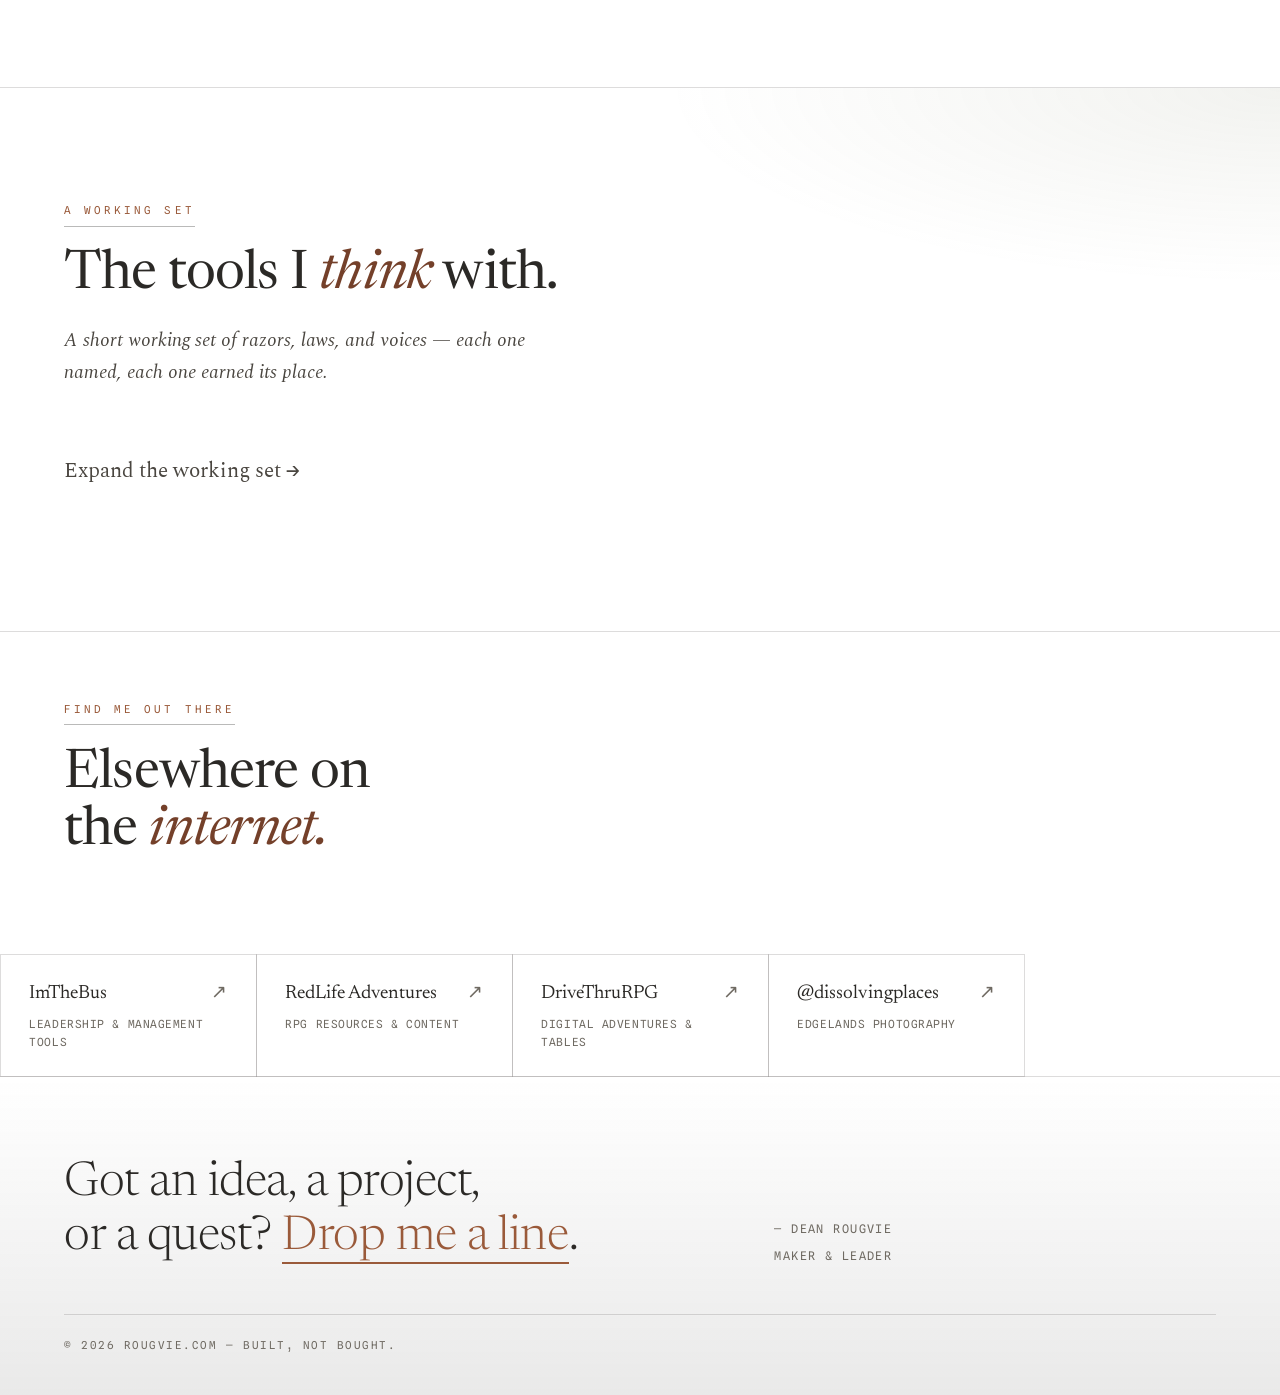
==== commit daf4941d: "Restructure rougvie.com: collapse photography section + link BYOB book - Wrap photography gallery in" ====
--- a/index.html
+++ b/index.html
@@ -193,7 +193,7 @@
             <summary class="book-summary">
               <span class="spine" aria-hidden="true"></span>
               <span class="status-pill">Writing · in progress</span>
-              <h3>Build Your Own Brain</h3>
+              <h3><a href="https://imthebus.github.io/BuildYourOwnBrain/" target="_blank" rel="noopener">Build Your Own Brain</a></h3>
             </summary>
             <div class="book-detail">
               <p><strong>On assembling a head you can actually think with.</strong> A decision-led guide to designing a personal knowledge assistant — for curious people somewhere between non-technical and semi-technical who want to understand the why, not just the recipe. Written in public from the working source-of-truth documents of a real, working system.</p>
@@ -206,46 +206,52 @@
     <!-- ===================== PHOTOGRAPHY (modest real-photo section) ===================== -->
     <section id="photography" class="section-pad photography">
       <div class="wrap">
-        <div class="section-head reveal">
-          <span class="eyebrow">Also, a camera</span>
-          <h2>A quieter practice:<br><em>dissolving places.</em></h2>
-          <div class="photo-meta">
-            <span class="photo-handle">@dissolvingplaces</span>
-          </div>
-          <p class="photo-bio">Documenting the places where human intention is slowly dissolving into time, weather, and nature. Edgelands, industrial texture, decay, reclamation. Scotland.</p>
-        </div>
-
-        <div class="photo-grid">
-          <figure class="photo-plate reveal">
-            <div class="photo-wrap">
-              <span class="photo-id">01</span>
-              <img src="images/photography/dissolvingplaces-1.jpg" alt="Edgelands photograph — reclamation, nature taking back the line" width="1600" height="1068" loading="lazy" decoding="async">
-            </div>
-          </figure>
-          <figure class="photo-plate reveal d1">
-            <div class="photo-wrap">
-              <span class="photo-id">02</span>
-              <img src="images/photography/dissolvingplaces-2.jpg" alt="Edgelands photograph — industrial texture and wear" width="1068" height="1600" loading="lazy" decoding="async">
-            </div>
-          </figure>
-          <figure class="photo-plate reveal d2">
-            <div class="photo-wrap">
-              <span class="photo-id">03</span>
-              <img src="images/photography/dissolvingplaces-3.jpg" alt="Edgelands photograph — a structure given back to time" width="1054" height="1600" loading="lazy" decoding="async">
-            </div>
-          </figure>
-          <figure class="photo-plate reveal d3">
-            <div class="photo-wrap">
-              <span class="photo-id">04</span>
-              <img src="images/photography/dissolvingplaces-4.jpg" alt="Edgelands photograph — a transitional, liminal space" width="1600" height="1054" loading="lazy" decoding="async">
-            </div>
-          </figure>
-        </div>
-
-        <div class="photo-cta reveal">
-          <a href="gallery/" class="handle-link">See the full gallery <span class="arr">→</span></a>
-          <a href="https://glass.photo/dissolvingplaces" target="_blank" rel="noopener" class="handle-link">See more at @dissolvingplaces <span class="arr">↗</span></a>
-        </div>
+        <details class="photo-collapsible reveal">
+          <summary class="photo-summary">
+            <div class="section-head" style="margin-bottom: 0;">
+              <span class="eyebrow">Also, a camera</span>
+              <h2>A quieter practice:<br><em>dissolving places.</em></h2>
+            </div>
+          </summary>
+          <div class="photo-detail">
+            <div class="photo-meta">
+              <span class="photo-handle">@dissolvingplaces</span>
+            </div>
+            <p class="photo-bio">Documenting the places where human intention is slowly dissolving into time, weather, and nature. Edgelands, industrial texture, decay, reclamation. Scotland.</p>
+
+            <div class="photo-grid">
+              <figure class="photo-plate reveal">
+                <div class="photo-wrap">
+                  <span class="photo-id">01</span>
+                  <img src="images/photography/dissolvingplaces-1.jpg" alt="Edgelands photograph — reclamation, nature taking back the line" width="1600" height="1068" loading="lazy" decoding="async">
+                </div>
+              </figure>
+              <figure class="photo-plate reveal d1">
+                <div class="photo-wrap">
+                  <span class="photo-id">02</span>
+                  <img src="images/photography/dissolvingplaces-2.jpg" alt="Edgelands photograph — industrial texture and wear" width="1068" height="1600" loading="lazy" decoding="async">
+                </div>
+              </figure>
+              <figure class="photo-plate reveal d2">
+                <div class="photo-wrap">
+                  <span class="photo-id">03</span>
+                  <img src="images/photography/dissolvingplaces-3.jpg" alt="Edgelands photograph — a structure given back to time" width="1054" height="1600" loading="lazy" decoding="async">
+                </div>
+              </figure>
+              <figure class="photo-plate reveal d3">
+                <div class="photo-wrap">
+                  <span class="photo-id">04</span>
+                  <img src="images/photography/dissolvingplaces-4.jpg" alt="Edgelands photograph — a transitional, liminal space" width="1600" height="1054" loading="lazy" decoding="async">
+                </div>
+              </figure>
+            </div>
+
+            <div class="photo-cta reveal">
+              <a href="gallery/" class="handle-link">See the full gallery <span class="arr">→</span></a>
+              <a href="https://glass.photo/dissolvingplaces" target="_blank" rel="noopener" class="handle-link">See more at @dissolvingplaces <span class="arr">↗</span></a>
+            </div>
+          </div>
+        </details>
       </div>
     </section>
 
--- a/styles.css
+++ b/styles.css
@@ -620,6 +620,23 @@
 .phil-summary:hover { color: var(--ink); }
 .phil-detail-body { margin-top: 1.5rem; }
 
+/* Photography collapsible */
+.photo-collapsible {
+  display: flex !important;
+  flex-direction: column;
+  padding: 0 !important;
+}
+.photo-summary {
+  cursor: pointer;
+  list-style: none;
+  padding: 0;
+  position: relative;
+}
+.photo-summary::-webkit-details-marker { display: none; }
+.photo-detail {
+  padding-top: 1.5rem;
+}
+
 /* ====================== SCROLL REVEAL (slow, weather-like) ====================== */
 .reveal {
   opacity: 0; transform: translateY(18px);
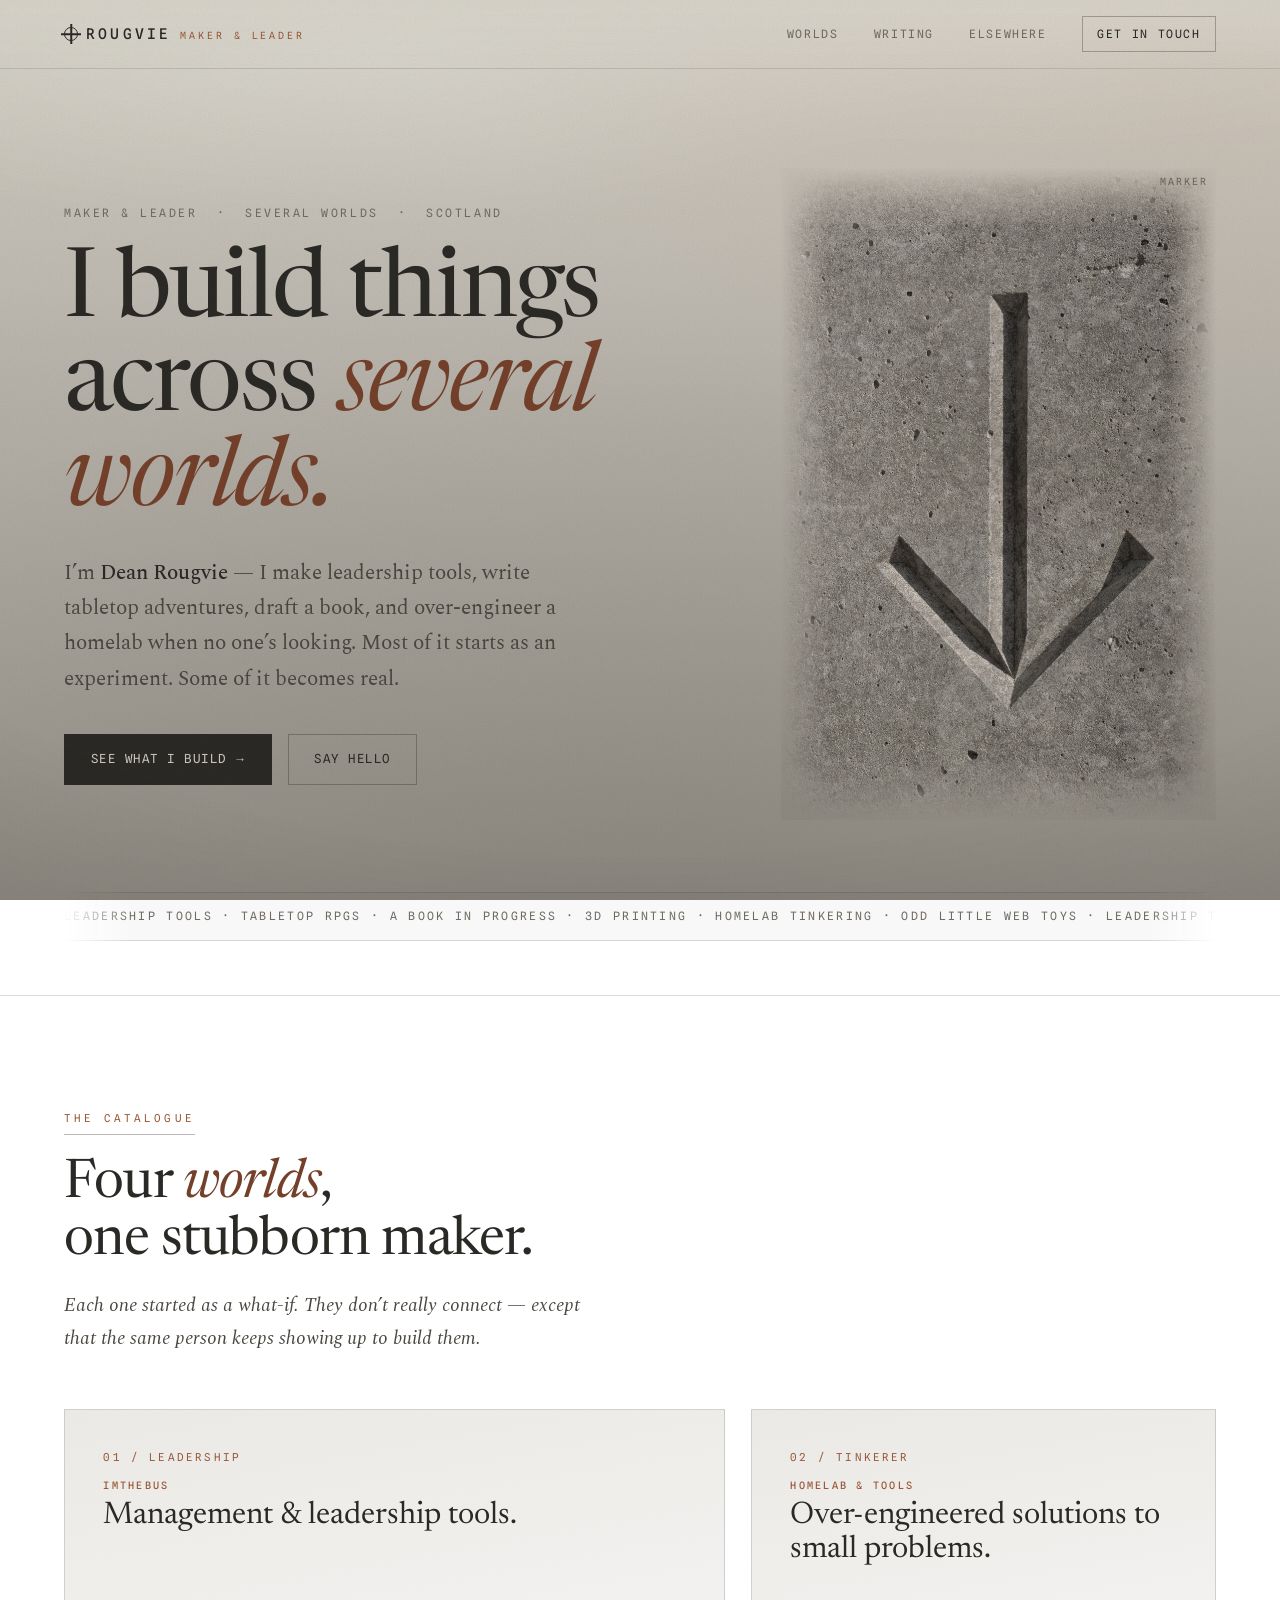
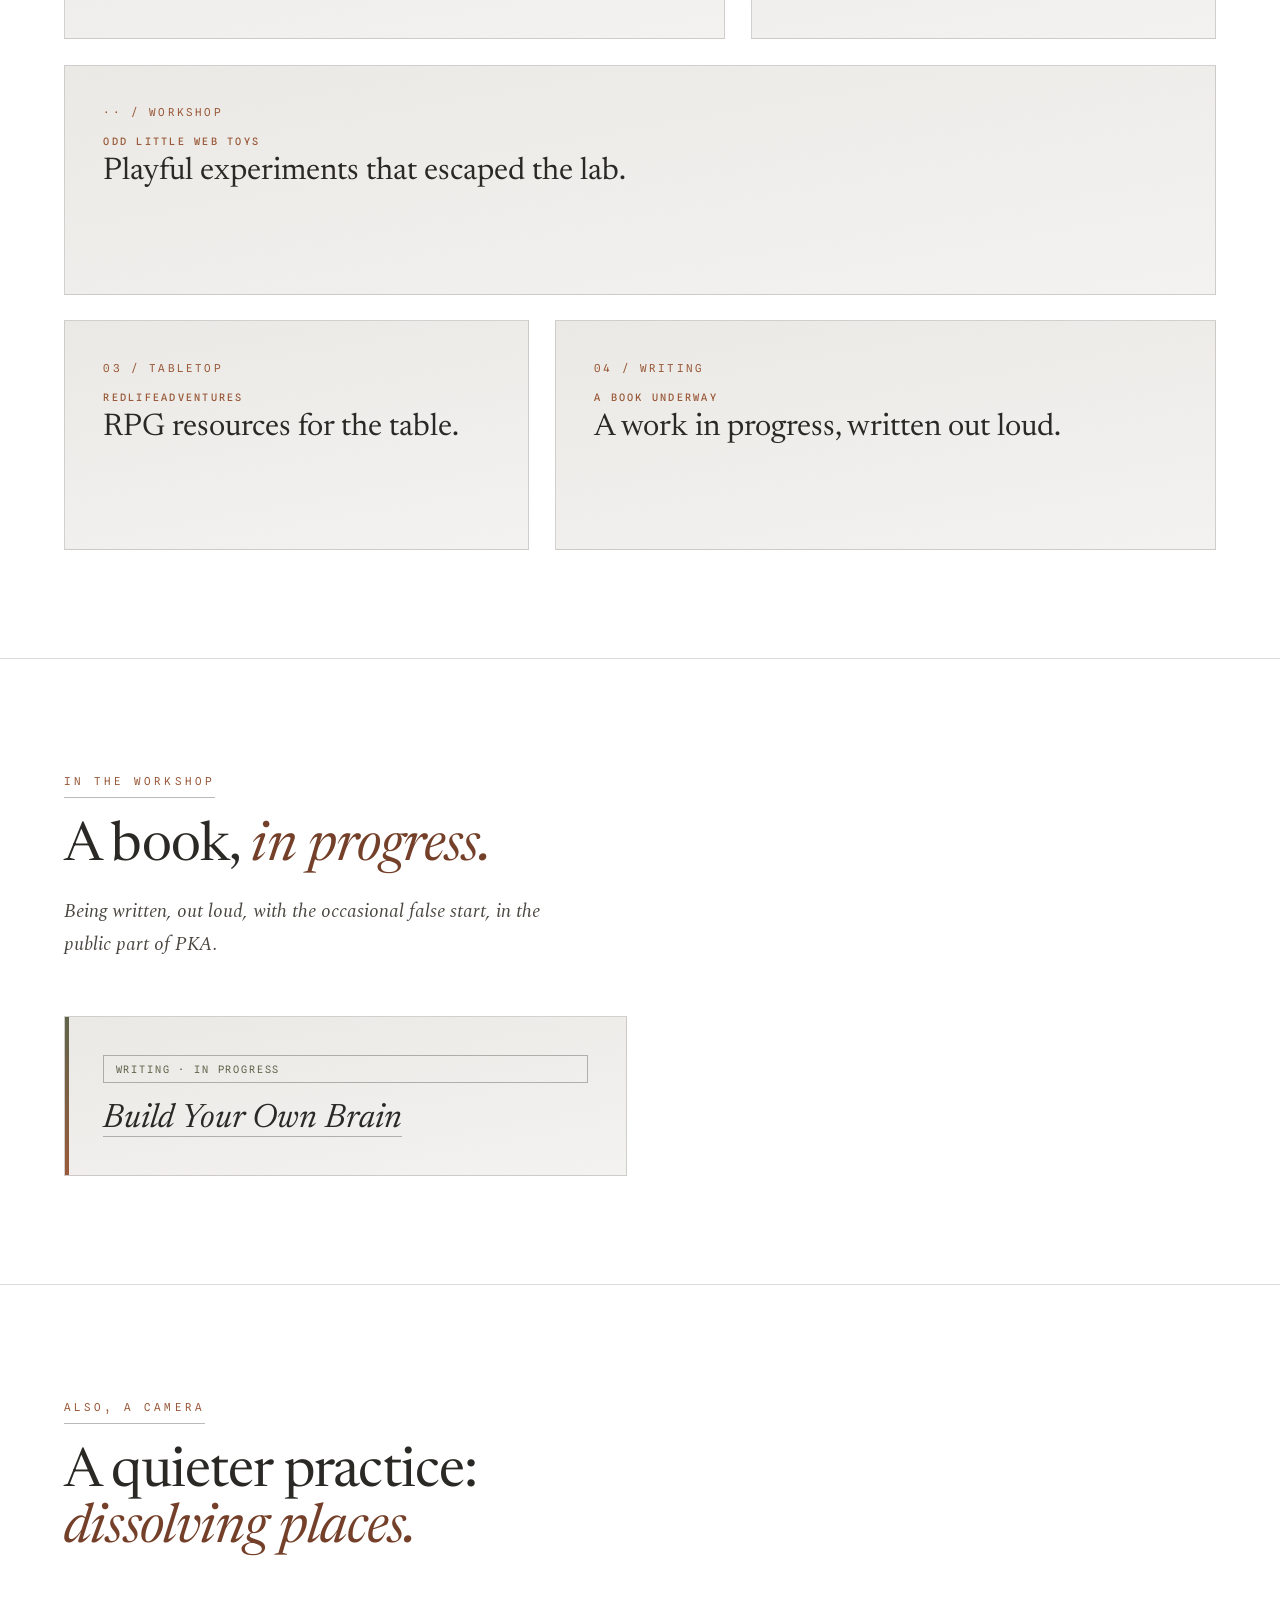
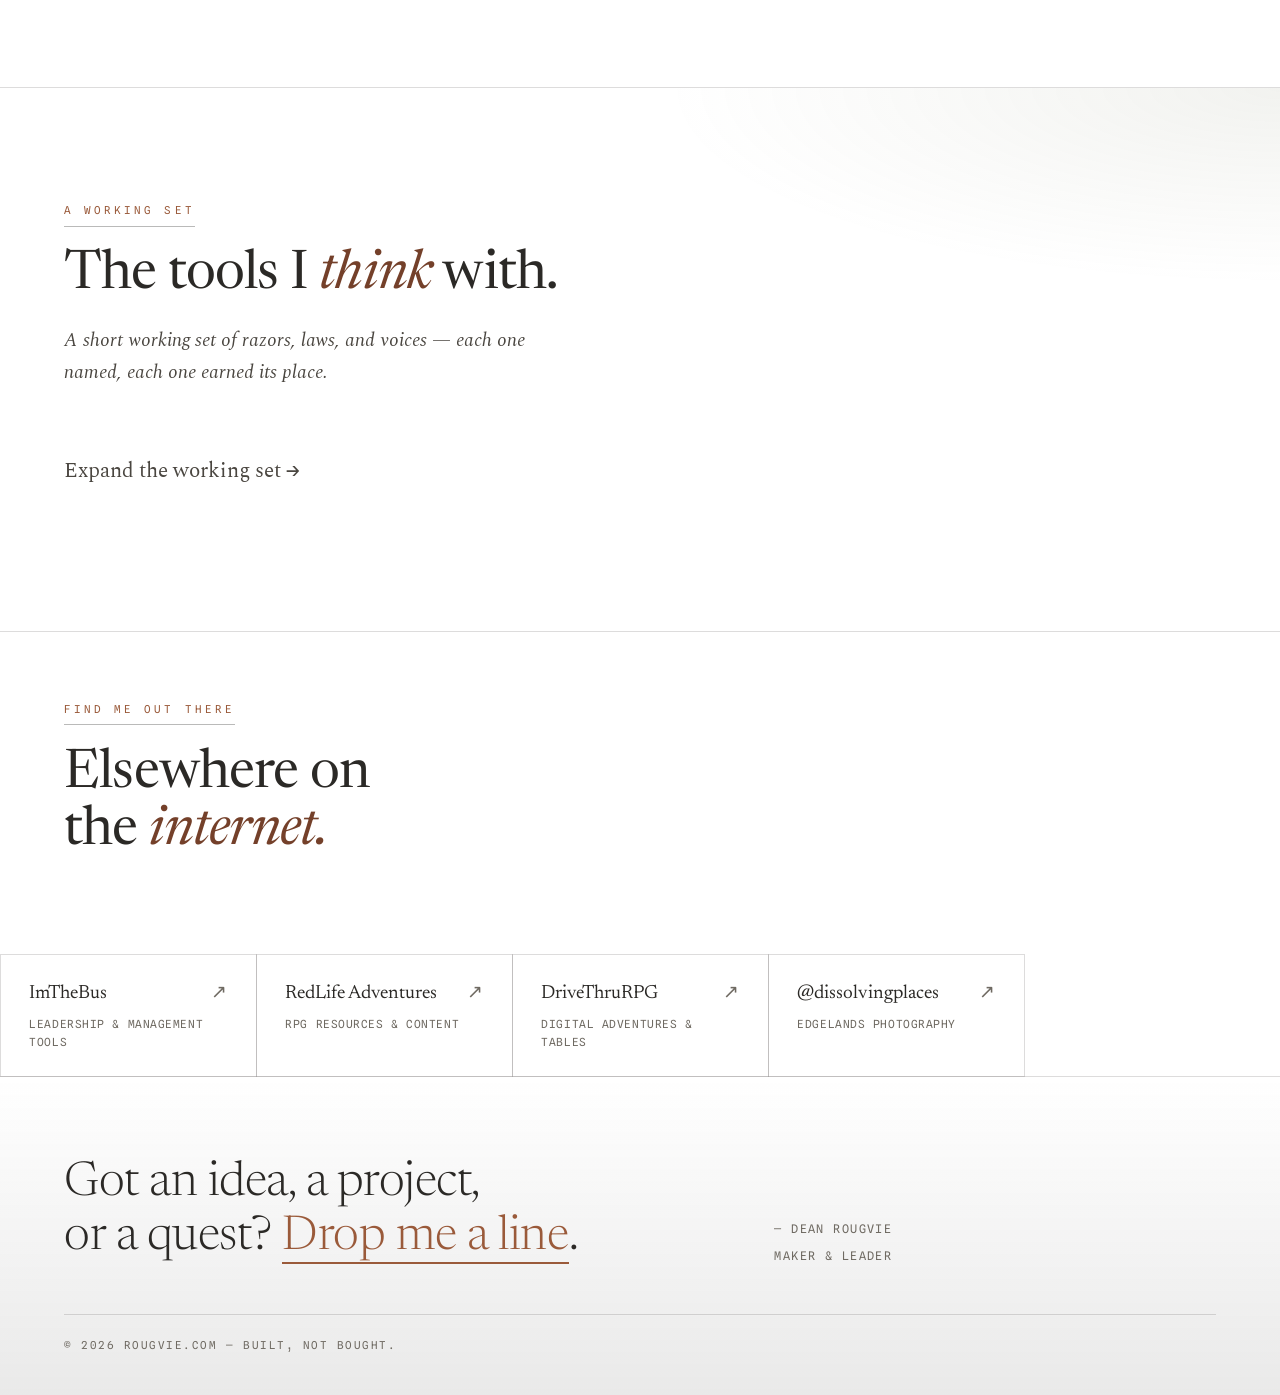
==== commit 707416ee: "Tidy site copy and writing section Co-Authored-By: Claude Fable 5.1 <noreply@anthropic.com>" ====
--- a/index.html
+++ b/index.html
@@ -4,12 +4,12 @@
   <meta charset="utf-8">
   <meta name="viewport" content="width=device-width, initial-scale=1">
   <title>Dean Rougvie — Maker &amp; Leader</title>
-  <meta name="description" content="Dean Rougvie builds things across several worlds: leadership and management tools, tabletop RPGs, books in progress, and an over-engineered homelab.">
+  <meta name="description" content="Dean Rougvie builds things across several worlds: leadership and management tools, tabletop RPGs, a book in progress, and an over-engineered homelab.">
 
   <!-- Open Graph -->
   <meta property="og:type" content="website">
   <meta property="og:title" content="Dean Rougvie — Maker &amp; Leader">
-  <meta property="og:description" content="One person, several worlds: leadership tools, tabletop RPGs, books in progress, and a homelab that got out of hand.">
+  <meta property="og:description" content="One person, several worlds: leadership tools, tabletop RPGs, a book in progress, and a homelab that got out of hand.">
   <meta property="og:url" content="https://rougvie.com">
   <meta name="twitter:card" content="summary_large_image">
 
@@ -59,7 +59,7 @@
             </h1>
             <p class="hero-lede reveal d2">
               I&rsquo;m <strong>Dean Rougvie</strong> — I make leadership tools,
-              write tabletop adventures, draft a couple of books, and
+              write tabletop adventures, draft a book, and
               over-engineer a homelab when no one&rsquo;s looking. Most of it
               starts as an experiment. Some of it becomes real.
             </p>
@@ -78,8 +78,8 @@
         <!-- horizon ledger ticker -->
         <div class="ledger reveal" aria-hidden="true">
           <div class="ledger-track">
-            <span>Leadership tools&nbsp;·&nbsp;Tabletop RPGs&nbsp;·&nbsp;Two books in progress&nbsp;·&nbsp;3D printing&nbsp;·&nbsp;Homelab tinkering&nbsp;·&nbsp;Odd little web toys&nbsp;·&nbsp;</span>
-            <span>Leadership tools&nbsp;·&nbsp;Tabletop RPGs&nbsp;·&nbsp;Two books in progress&nbsp;·&nbsp;3D printing&nbsp;·&nbsp;Homelab tinkering&nbsp;·&nbsp;Odd little web toys&nbsp;·&nbsp;</span>
+            <span>Leadership tools&nbsp;·&nbsp;Tabletop RPGs&nbsp;·&nbsp;A book in progress&nbsp;·&nbsp;3D printing&nbsp;·&nbsp;Homelab tinkering&nbsp;·&nbsp;Odd little web toys&nbsp;·&nbsp;</span>
+            <span>Leadership tools&nbsp;·&nbsp;Tabletop RPGs&nbsp;·&nbsp;A book in progress&nbsp;·&nbsp;3D printing&nbsp;·&nbsp;Homelab tinkering&nbsp;·&nbsp;Odd little web toys&nbsp;·&nbsp;</span>
           </div>
         </div>
       </div>
@@ -102,7 +102,7 @@
               <h3><span class="kicker">ImTheBus</span>Management &amp; leadership tools.</h3>
             </summary>
             <div class="world-detail">
-              <p>A practical toolkit for people who lead teams: SWOT, Important-vs-Urgent (Eisenhower), Impact-vs-Effort, a Feedback Scale, a &ldquo;Bored-to-Panic&rdquo; check-in, and a dashboard to pull them together. Opinionated, hands-on, made to be used in the room. Pairs with <a href="https://imthebus.github.io/OfCourseItWentWrong/" target="_blank" rel="noopener"><em>Of Course It Went Wrong</em></a> — the book describes the patterns, these tools help address them.</p>
+              <p>A practical toolkit for people who lead teams: SWOT, Important-vs-Urgent (Eisenhower), Impact-vs-Effort, a Feedback Scale, a &ldquo;Bored-to-Panic&rdquo; check-in, and a dashboard to pull them together. Opinionated, hands-on, made to be used in the room.</p>
               <div class="w-links">
                 <a href="https://imthebus.co.uk" target="_blank" rel="noopener">imthebus.co.uk</a>
               </div>
@@ -156,12 +156,12 @@
           <details class="world world-collapsible span-7 reveal d1">
             <summary class="world-summary">
               <span class="w-num">04 / Writing</span>
-              <h3><span class="kicker">Two books underway</span>Works in progress, written out loud.</h3>
-            </summary>
-            <div class="world-detail">
-              <p><a href="https://imthebus.github.io/OfCourseItWentWrong/" target="_blank" rel="noopener"><em>Of Course It Went Wrong</em></a> is about everything that goes sideways and what you learn anyway. <em>Build Your Own Brain</em> is about assembling a head you can actually think with — tools, habits and systems for an over-engineered mind. Read the full pitches below.</p>
+              <h3><span class="kicker">A book underway</span>A work in progress, written out loud.</h3>
+            </summary>
+            <div class="world-detail">
+              <p><em>Build Your Own Brain</em> is about assembling a head you can actually think with — tools, habits and systems for an over-engineered mind. Read the full pitch below.</p>
               <div class="w-links">
-                <a href="#writing">Read the pitches ↓</a>
+                <a href="#writing">Read the pitch ↓</a>
               </div>
             </div>
           </details>
@@ -174,22 +174,12 @@
       <div class="wrap">
         <div class="section-head reveal">
           <span class="eyebrow">In the workshop</span>
-          <h2>Two books, <em>in progress.</em></h2>
-          <p>Being written, out loud, with the occasional false start. Both written in the public part of PKA.</p>
+          <h2>A book, <em>in progress.</em></h2>
+          <p>Being written, out loud, with the occasional false start, in the public part of PKA.</p>
         </div>
 
         <div class="writing-grid">
           <details class="book book-collapsible reveal">
-            <summary class="book-summary">
-              <span class="spine" aria-hidden="true"></span>
-              <span class="status-pill">Writing · in progress</span>
-              <h3><a href="https://imthebus.github.io/OfCourseItWentWrong/" target="_blank" rel="noopener">Of Course It Went Wrong</a></h3>
-            </summary>
-            <div class="book-detail">
-              <p><strong>On the gap between the plan and the day.</strong> A reference book of 40 failure patterns (why they happen, how they show up, what they cost, how to counter them) — Individual → Team → Organisation → Systems. Also a companion to ImTheBus: the book describes the patterns, the tools help address them.</p>
-            </div>
-          </details>
-          <details class="book book-collapsible reveal d1">
             <summary class="book-summary">
               <span class="spine" aria-hidden="true"></span>
               <span class="status-pill">Writing · in progress</span>
